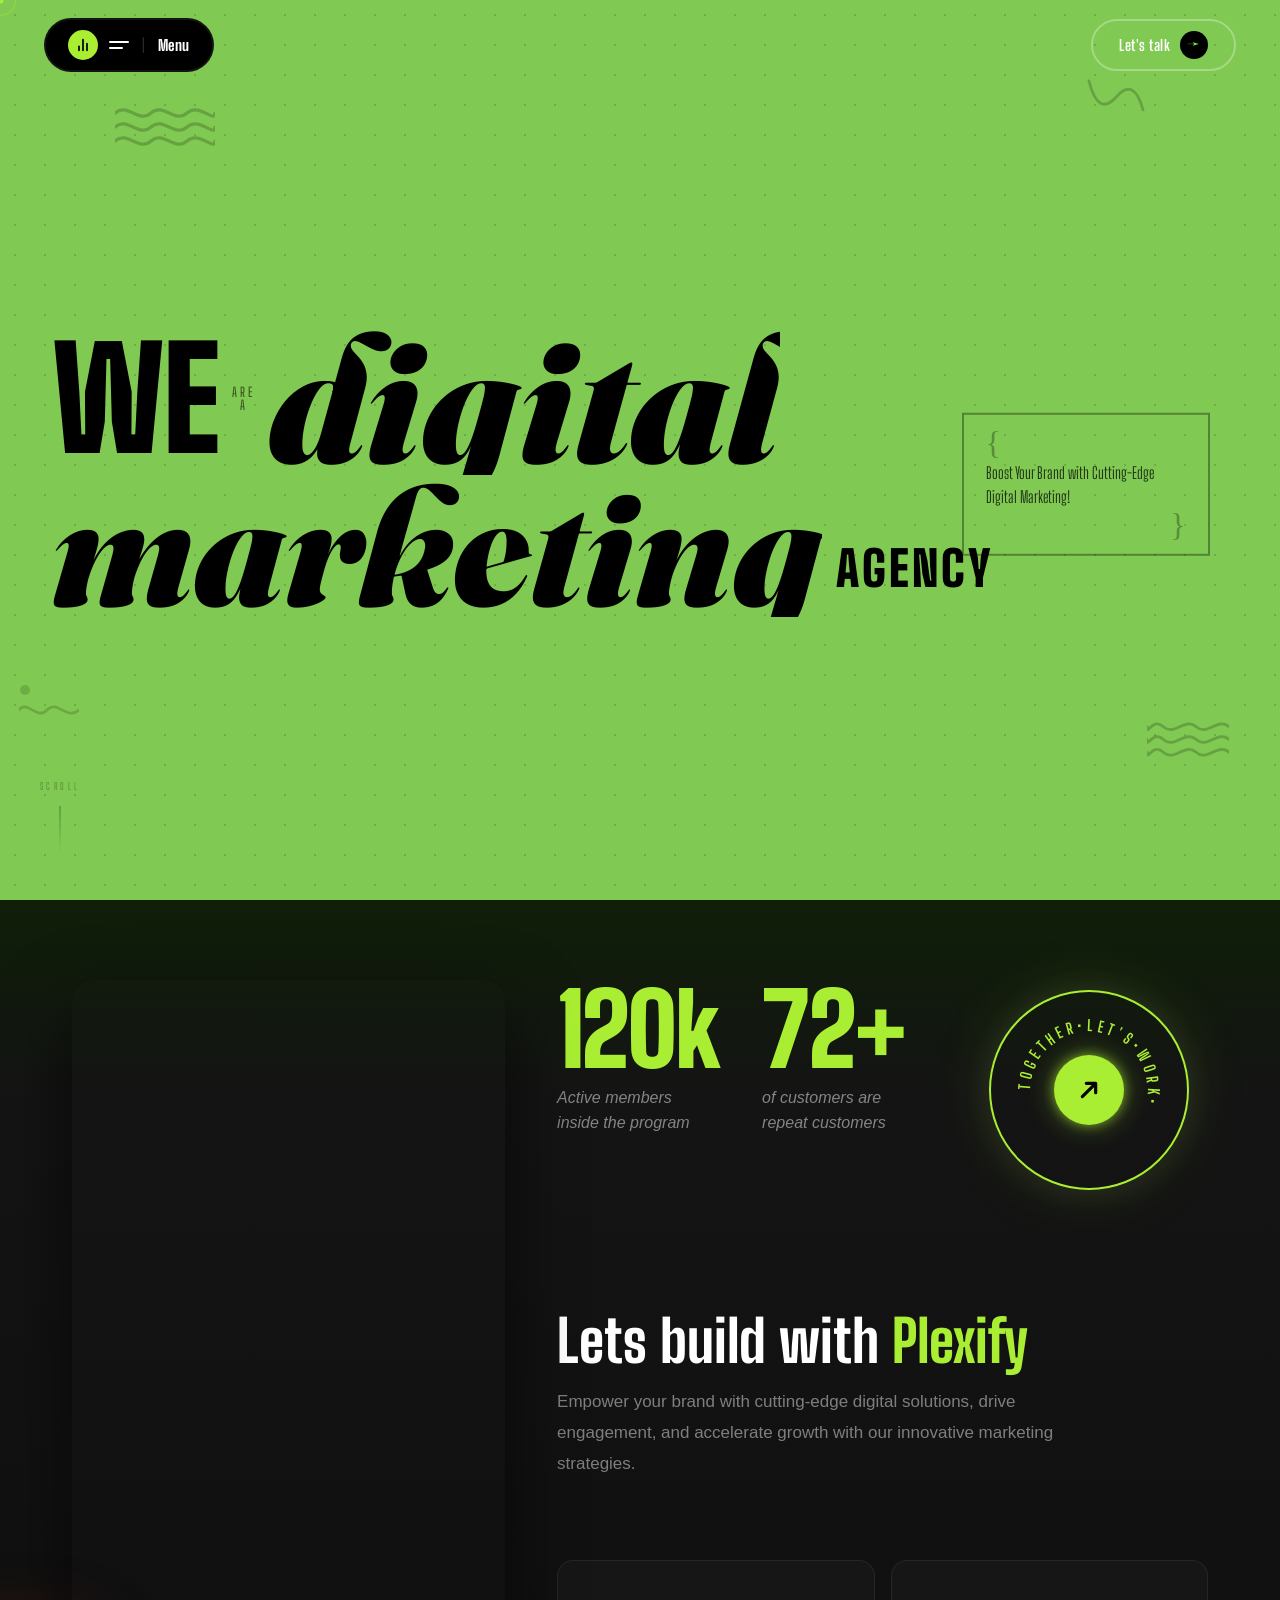
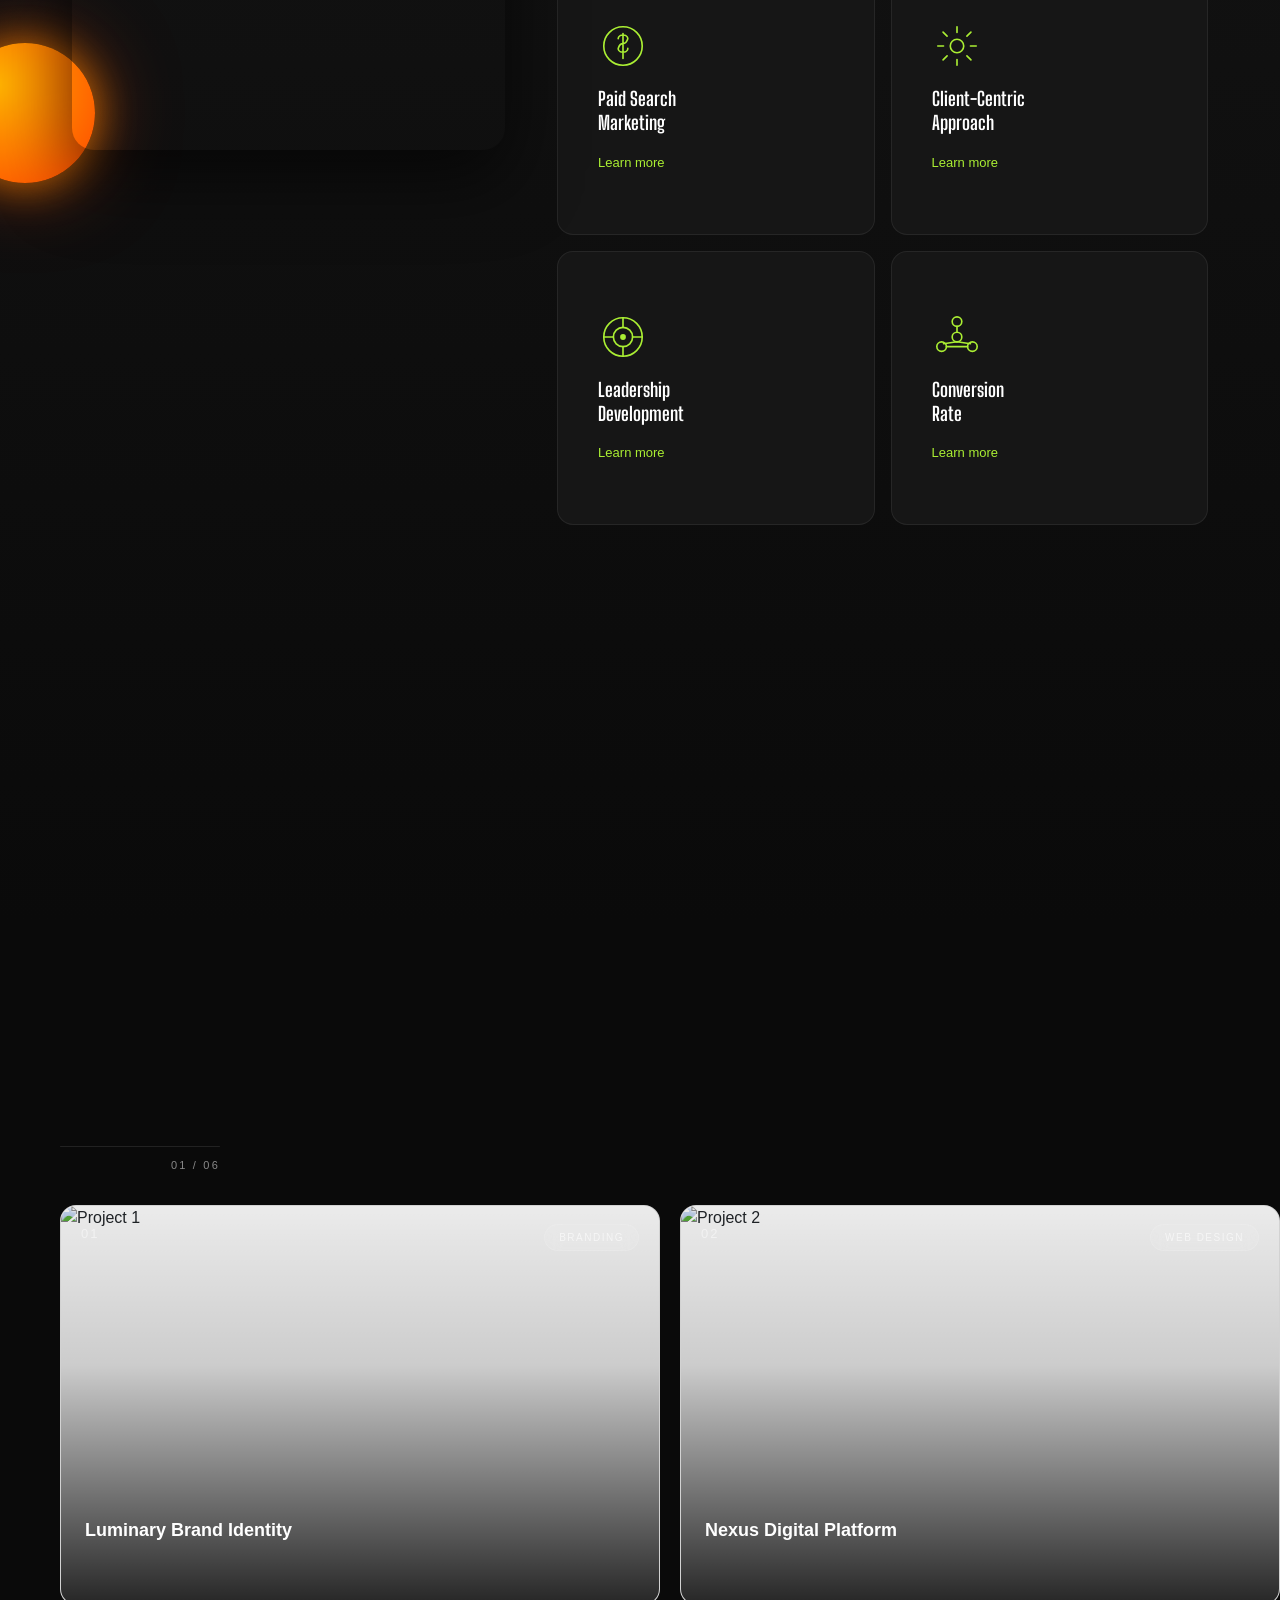
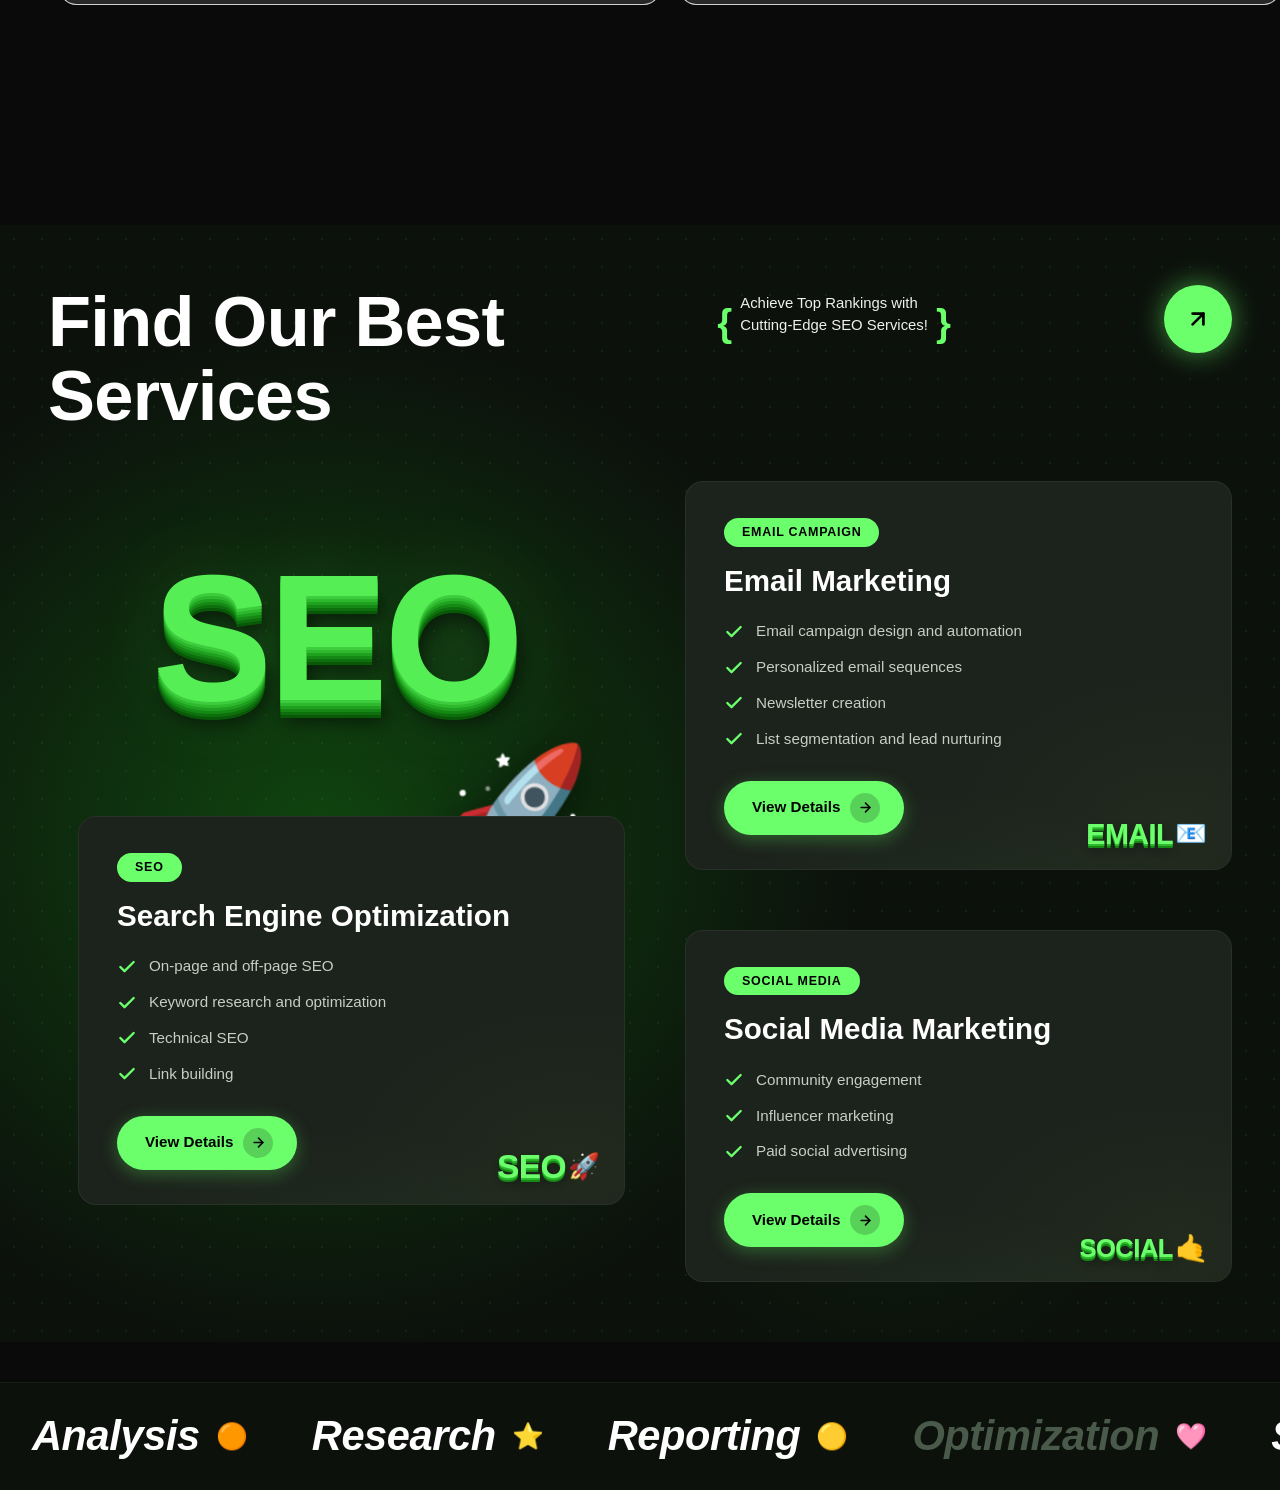
==== about.html @ 0261034b "Fix about section video positioning - video now sticky only within about section" ====
<!DOCTYPE html>
<html lang="en">

<head>
  <meta charset="UTF-8">
  <meta name="viewport" content="width=device-width, initial-scale=1.0">
  <title>Plexify – Hero</title>

  <link href="https://cdn.jsdelivr.net/npm/bootstrap@5.3.3/dist/css/bootstrap.min.css" rel="stylesheet">
  <!-- Fonts: Big Shoulders Display (condensed heavy) + Fraunces (deep serif italic) -->
  <link
    href="https://fonts.googleapis.com/css2?family=Big+Shoulders+Display:wght@400;700;800;900&family=Fraunces:ital,opsz,wght@1,9..144,900&display=swap"
    rel="stylesheet">

  <link rel="stylesheet" href="style.css">
  <!-- GSAP -->
  <script src="https://cdnjs.cloudflare.com/ajax/libs/gsap/3.12.5/gsap.min.js"></script>

  <!-- ScrollTrigger -->
  <script src="https://cdnjs.cloudflare.com/ajax/libs/gsap/3.12.5/ScrollTrigger.min.js"></script>

  <!-- Bootstrap -->
  <script src="https://cdn.jsdelivr.net/npm/bootstrap@5.3.3/dist/js/bootstrap.bundle.min.js"></script>
</head>

<body>

  <!-- Custom cursor -->
  <div id="cdot"></div>
  <div id="cring"></div>

  <!-- ══════════ NAVBAR ══════════ -->
  <nav class="gnav" id="gnav">

    <!-- Logo / Menu pill -->
    <div class="logo-pill">
      <div class="logo-ico">
        <svg viewBox="0 0 24 24" fill="none" stroke="#000" stroke-width="2.6" stroke-linecap="round">
          <line x1="18" y1="20" x2="18" y2="10" />
          <line x1="12" y1="20" x2="12" y2="4" />
          <line x1="6" y1="20" x2="6" y2="14" />
        </svg>
      </div>
      <div class="menu-lines" aria-label="Menu">
        <span></span><span></span>
      </div>
      <span class="logo-sep">|</span>
      Menu
    </div>

    <!-- Let's talk (desktop) -->
    <a href="#" class="talk-btn">
      Let's talk
      <div class="talk-arrow"></div>
    </a>

    <!-- Hamburger (mobile ≤991px) -->
    <button class="nav-mobile-toggle" aria-label="Open menu">
      <div class="mlines"><span></span><span></span></div>
    </button>

  </nav>

  <section class="hero" id="hero">

    <!-- ── Wavy decorators ── -->
    <!-- top-left: triple wave -->
    <div class="wv wv-tl">
      <svg viewBox="0 0 100 56" width="100">
        <path d="M0 14 C12 3,  24 25, 36 14 C48 3,  60 25, 72 14 C84 3, 100 25,100 14" stroke-width="3.2" />
        <path d="M0 28 C12 17, 24 39, 36 28 C48 17, 60 39, 72 28 C84 17,100 39,100 28" stroke-width="3.2" />
        <path d="M0 42 C12 31, 24 53, 36 42 C48 31, 60 53, 72 42 C84 31,100 53,100 42" stroke-width="3.2" />
      </svg>
    </div>

    <!-- top-right: single sweep -->
    <div class="wv wv-tr">
      <svg viewBox="0 0 80 50" width="72">
        <path d="M10 42 Q20 5 40 28 Q60 50 70 10" stroke-width="3.2" />
      </svg>
    </div>

    <!-- bottom-left: small dot + single wave -->
    <div class="wv wv-bl" style="opacity:.45">
      <svg viewBox="0 0 60 36" width="60">
        <circle cx="6" cy="6" r="5" fill="rgba(0,0,0,.3)" stroke="none" />
        <path d="M0 26 C8 15, 18 37, 28 26 C38 15, 48 37, 60 26" stroke-width="2.8" />
      </svg>
    </div>

    <!-- bottom-right: triple wave (mirrored via CSS scaleX) -->
    <div class="wv wv-br">
      <svg viewBox="0 0 90 56" width="82">
        <path d="M0 14 C12 3,  24 25, 36 14 C48 3,  60 25, 72 14 C84 3, 90 25, 90 14" stroke-width="3.2" />
        <path d="M0 28 C12 17, 24 39, 36 28 C48 17, 60 39, 72 28 C84 17, 90 39, 90 28" stroke-width="3.2" />
        <path d="M0 42 C12 31, 24 53, 36 42 C48 31, 60 53, 72 42 C84 31, 90 53, 90 42" stroke-width="3.2" />
      </svg>
    </div>

    <!-- ── ROW 1: WE | ARE A | digital ── -->
    <div class="h-row1">
      <div class="h-we"><span>WE</span></div>
      <div class="h-area"><span>ARE</span><span>A</span></div>
      <div class="h-digital"><span>digital</span></div>
    </div>

    <!-- ── ROW 2: marketing AGENCY ── -->
    <div class="h-row2">
      <div class="h-marketing"><span>marketing</span></div>
      <div class="h-agency"><span>AGENCY</span></div>
    </div>

    <!-- ── TAG BOX ── -->
    <div class="tagbox d-none d-lg-block">
      <div class="tagbox-inner">
        <span class="tb-brace">{</span>
        <span>Boost Your Brand with Cutting-Edge Digital Marketing!</span>
        <span class="tb-brace right">}</span>
      </div>
    </div>

    <!-- ── Scroll hint ── -->
    <div class="scroll-hint">
      <span class="sh-txt">Scroll</span>
      <div class="sh-bar"></div>
    </div>

  </section>


  <!-- about started -->
  <section class="about-section" id="about">

    <!-- orange glow blob -->
    <div class="o-blob"></div>

    <div class="about-cols">

      <!-- left column holding fixed video -->
      <div class="ab-left-placeholder">
        <div class="ab-left-fixed">
          <div class="img-card">
            <video class="img-photo" autoplay muted loop playsinline>
              <source src="videoplayback.mp4" type="video/mp4">
              Your browser does not support the video tag.
            </video>
          </div>
        </div>
      </div>

      <!-- ══ RIGHT CONTENT — scrolls normally ══ -->
      <div class="ab-right">

        <!-- Stats -->
        <div class="stats-row">
          <div>
            <div class="stat-num">120k</div>
            <div class="stat-lbl">Active members<br>inside the program</div>
          </div>
          <div>
            <div class="stat-num">72+</div>
            <div class="stat-lbl">of customers are<br>repeat customers</div>
          </div>
          <div class="rot-badge">
            <svg class="badge-ring" viewBox="0 0 104 104">
              <defs>
                <path id="cp" d="M52,52 m-38,0 a38,38 0 1,1 76,0 a38,38 0 1,1 -76,0" />
              </defs>
              <text font-size="9.8" fill="#aaee33" font-family="Big Shoulders Display,sans-serif" font-weight="700"
                letter-spacing="2.8">
                <textPath href="#cp">TOGETHER•LET'S•WORK•</textPath>
              </text>
            </svg>
            <div class="badge-arrow">
              <svg viewBox="0 0 18 18" fill="none" stroke="#000" stroke-width="2.4" stroke-linecap="round">
                <path d="M4 14L14 4M14 4H7M14 4V11" />
              </svg>
            </div>
          </div>
        </div>

        <!-- Heading -->
        <h2 class="build-h">Lets build with <span class="gc">Plexify</span></h2>
        <p class="build-p">Empower your brand with cutting-edge digital solutions, drive
          engagement, and accelerate growth with our innovative marketing strategies.</p>

        <!-- 2×2 service cards -->
        <div class="svc-grid">

          <div class="svc-card">
            <div class="svc-ico">
              <svg viewBox="0 0 52 52" fill="none" stroke="currentColor" stroke-width="1.7" stroke-linecap="round"
                stroke-linejoin="round">
                <circle cx="26" cy="26" r="20" />
                <path d="M26 13v26M21 18.5s0-4 5-4 5 4 5 4-1.5 5-5 5-5 5-5 5 0 4 5 4 5-4 5-4" />
              </svg>
            </div>
            <div class="svc-t">Paid Search<br>Marketing</div>
            <a href="#" class="svc-learn">Learn more</a>
          </div>

          <div class="svc-card">
            <div class="svc-ico">
              <svg viewBox="0 0 52 52" fill="none" stroke="currentColor" stroke-width="1.7" stroke-linecap="round"
                stroke-linejoin="round">
                <circle cx="26" cy="26" r="7" />
                <path
                  d="M26 6v6M26 40v6M6 26h6M40 26h6M11.5 11.5l4.2 4.2M36.3 36.3l4.2 4.2M11.5 40.5l4.2-4.2M36.3 15.7l4.2-4.2" />
              </svg>
            </div>
            <div class="svc-t">Client-Centric<br>Approach</div>
            <a href="#" class="svc-learn">Learn more</a>
          </div>

          <div class="svc-card">
            <div class="svc-ico">
              <svg viewBox="0 0 52 52" fill="none" stroke="currentColor" stroke-width="1.7" stroke-linecap="round">
                <circle cx="26" cy="26" r="20" />
                <circle cx="26" cy="26" r="10" />
                <circle cx="26" cy="26" r="3" fill="currentColor" stroke="none" />
                <line x1="26" y1="6" x2="26" y2="16" />
                <line x1="26" y1="36" x2="26" y2="46" />
                <line x1="6" y1="26" x2="16" y2="26" />
                <line x1="36" y1="26" x2="46" y2="26" />
              </svg>
            </div>
            <div class="svc-t">Leadership<br>Development</div>
            <a href="#" class="svc-learn">Learn more</a>
          </div>

          <div class="svc-card">
            <div class="svc-ico">
              <svg viewBox="0 0 52 52" fill="none" stroke="currentColor" stroke-width="1.7" stroke-linecap="round"
                stroke-linejoin="round">
                <circle cx="26" cy="10" r="5" />
                <circle cx="10" cy="36" r="5" />
                <circle cx="42" cy="36" r="5" />
                <circle cx="26" cy="26" r="5" />
                <line x1="26" y1="15" x2="26" y2="21" />
                <line x1="26" y1="31" x2="12" y2="33" />
                <line x1="26" y1="31" x2="40" y2="33" />
                <line x1="15" y1="36" x2="37" y2="36" />
              </svg>
            </div>
            <div class="svc-t">Conversion<br>Rate</div>
            <a href="#" class="svc-learn">Learn more</a>
          </div>

        </div>

      </div><!-- /ab-right -->
    </div>

  </section>

<!-- about finished -->

 <!-- Custom cursor -->
    <div class="cursor" id="cursor"></div>
    <div class="cursor-trail" id="cursorTrail"></div>


    <!-- Horizontal scroll section -->
    <div class="sticky-outer" id="stickyOuter">
        <div class="sticky-pin" id="stickyPin">

            <div class="section-header">
               
                <div style="text-align:right;">
                    <div class="progress-bar-wrap">
                        <div class="progress-bar-fill" id="progressFill"></div>
                    </div>
                    <div class="progress-count" id="progressCount">01 / 06</div>
                </div>
            </div>

            <div class="cards-viewport">
                <div class="cards-track" id="cardsTrack">

                    <!-- Card 1 -->
                    <div class="card">
                        <img class="card-bg" src="https://images.unsplash.com/photo-1497366216548-37526070297c?w=700&q=80"
                            alt="Project 1">
                        <div class="card-overlay"></div>
                        <div class="card-number">01</div>
                        <div class="card-chip">Branding</div>
                        <div class="card-arrow">
                            <svg viewBox="0 0 24 24">
                                <line x1="5" y1="12" x2="19" y2="12" />
                                <polyline points="12 5 19 12 12 19" />
                            </svg>
                        </div>
                        <div class="card-content">
                            <div class="card-title">Luminary Brand Identity</div>
                            <div class="card-desc">Complete visual overhaul for a luxury fintech startup seeking bold
                                market presence.</div>
                        </div>
                    </div>

                    <!-- Card 2 -->
                    <div class="card">
                        <img class="card-bg"
                            src="https://images.unsplash.com/photo-1497366216548-37526070297c?w=700&q=80"
                            alt="Project 2">
                        <div class="card-overlay"></div>
                        <div class="card-number">02</div>
                        <div class="card-chip">Web Design</div>
                        <div class="card-arrow">
                            <svg viewBox="0 0 24 24">
                                <line x1="5" y1="12" x2="19" y2="12" />
                                <polyline points="12 5 19 12 12 19" />
                            </svg>
                        </div>
                        <div class="card-content">
                            <div class="card-title">Nexus Digital Platform</div>
                            <div class="card-desc">Award-winning SaaS platform design with seamless UX flows and
                                micro-animations.</div>
                        </div>
                    </div>

                    <!-- Card 3 -->
                    <div class="card">
                        <img class="card-bg"
                            src="https://images.unsplash.com/photo-1504384308090-c894fdcc538d?w=700&q=80"
                            alt="Project 3">
                        <div class="card-overlay"></div>
                        <div class="card-number">03</div>
                        <div class="card-chip">Motion</div>
                        <div class="card-arrow">
                            <svg viewBox="0 0 24 24">
                                <line x1="5" y1="12" x2="19" y2="12" />
                                <polyline points="12 5 19 12 12 19" />
                            </svg>
                        </div>
                        <div class="card-content">
                            <div class="card-title">Velocity Motion Reel</div>
                            <div class="card-desc">Cinematic motion graphics campaign for a global sports apparel
                                launch.</div>
                        </div>
                    </div>

                    <!-- Card 4 -->
                    <div class="card">
                        <img class="card-bg"
                            src="https://images.unsplash.com/photo-1460925895917-afdab827c52f?w=700&q=80"
                            alt="Project 4">
                        <div class="card-overlay"></div>
                        <div class="card-number">04</div>
                        <div class="card-chip">Strategy</div>
                        <div class="card-arrow">
                            <svg viewBox="0 0 24 24">
                                <line x1="5" y1="12" x2="19" y2="12" />
                                <polyline points="12 5 19 12 12 19" />
                            </svg>
                        </div>
                        <div class="card-content">
                            <div class="card-title">Apex Growth Engine</div>
                            <div class="card-desc">Data-driven marketing strategy that scaled a D2C brand to 8-figure
                                revenue.</div>
                        </div>
                    </div>

                    <!-- Card 5 -->
                    <div class="card">
                        <img class="card-bg"
                            src="https://images.unsplash.com/photo-1519389950473-47ba0277781c?w=700&q=80"
                            alt="Project 5">
                        <div class="card-overlay"></div>
                        <div class="card-number">05</div>
                        <div class="card-chip">Development</div>
                        <div class="card-arrow">
                            <svg viewBox="0 0 24 24">
                                <line x1="5" y1="12" x2="19" y2="12" />
                                <polyline points="12 5 19 12 12 19" />
                            </svg>
                        </div>
                        <div class="card-content">
                            <div class="card-title">Orbital App Ecosystem</div>
                            <div class="card-desc">End-to-end product engineering for a real-time collaboration suite.
                            </div>
                        </div>
                    </div>

                    <!-- Card 6 -->
                    <div class="card">
                        <img class="card-bg"
                            src="https://images.unsplash.com/photo-1486312338219-ce68d2c6f44d?w=700&q=80"
                            alt="Project 6">
                        <div class="card-overlay"></div>
                        <div class="card-number">06</div>
                        <div class="card-chip">Campaign</div>
                        <div class="card-arrow">
                            <svg viewBox="0 0 24 24">
                                <line x1="5" y1="12" x2="19" y2="12" />
                                <polyline points="12 5 19 12 12 19" />
                            </svg>
                        </div>
                        <div class="card-content">
                            <div class="card-title">Echo Social Campaign</div>
                            <div class="card-desc">Viral multi-platform campaign reaching 40M impressions in the first
                                week.</div>
                        </div>
                    </div>

                </div><!-- /cards-track -->
            </div><!-- /cards-viewport -->

            <!-- Mobile dots -->
            <div class="mobile-dots" id="mobileDots">
                <div class="mobile-dot active" data-idx="0"></div>
                <div class="mobile-dot" data-idx="1"></div>
                <div class="mobile-dot" data-idx="2"></div>
                <div class="mobile-dot" data-idx="3"></div>
                <div class="mobile-dot" data-idx="4"></div>
                <div class="mobile-dot" data-idx="5"></div>
            </div>

            <!-- Mobile nav -->
            <div class="mobile-nav" id="mobileNav">
                <button class="mobile-nav-btn disabled" id="prevBtn" aria-label="Previous">
                    <svg viewBox="0 0 24 24">
                        <polyline points="15 18 9 12 15 6" />
                    </svg>
                </button>
                <span class="mobile-card-label" id="mobileCount">01 / 06</span>
                <button class="mobile-nav-btn" id="nextBtn" aria-label="Next">
                    <svg viewBox="0 0 24 24">
                        <polyline points="9 18 15 12 9 6" />
                    </svg>
                </button>
            </div>

        </div><!-- /sticky-pin -->
    </div><!-- /sticky-outer -->

<!-- work finished -->




<section class="seo-section">
    <div class="container-fluid px-4 px-lg-5">

      <!-- TOP ROW -->
      <div class="top-row">

        <h1 class="main-heading">
          Find Our Best<br>Services
        </h1>

        <div class="top-badge">
          <span class="brace">{</span>
          <p class="badge-text">Achieve Top Rankings with<br>Cutting-Edge SEO Services!</p>
          <span class="brace">}</span>
        </div>

        <div class="arrow-circle">
          <svg viewBox="0 0 24 24" fill="none" stroke-width="2.5" stroke-linecap="round" stroke-linejoin="round">
            <line x1="7" y1="17" x2="17" y2="7" />
            <polyline points="7 7 17 7 17 17" />
          </svg>
        </div>

      </div>

      <!-- BOTTOM ROW -->
      <div class="bottom-row">

        <div class="left-col">
          <!-- 3-D Sticky Graphic -->
          <div class="seo-graphic-wrap">
            <span class="seo-3d" id="stickyText">SEO</span>
            <div class="rocket-img" id="stickyEmoji">🚀</div>
          </div>

          <!-- Card 1 -->
          <div class="service-card" data-text="SEO" data-emoji="🚀">
            <span class="seo-pill">SEO</span>
            <h2 class="card-title-main">Search Engine Optimization</h2>
            <ul class="features">
              <li>
                <svg class="check" viewBox="0 0 24 24" fill="none" stroke-width="2.8" stroke-linecap="round" stroke-linejoin="round"><polyline points="20 6 9 17 4 12" /></svg>
                On-page and off-page SEO
              </li>
              <li>
                <svg class="check" viewBox="0 0 24 24" fill="none" stroke-width="2.8" stroke-linecap="round" stroke-linejoin="round"><polyline points="20 6 9 17 4 12" /></svg>
                Keyword research and optimization
              </li>
              <li>
                <svg class="check" viewBox="0 0 24 24" fill="none" stroke-width="2.8" stroke-linecap="round" stroke-linejoin="round"><polyline points="20 6 9 17 4 12" /></svg>
                Technical SEO
              </li>
              <li>
                <svg class="check" viewBox="0 0 24 24" fill="none" stroke-width="2.8" stroke-linecap="round" stroke-linejoin="round"><polyline points="20 6 9 17 4 12" /></svg>
                Link building
              </li>
            </ul>
            <a href="#" class="view-btn">
              View Details
              <span class="btn-arrow-circle"><svg viewBox="0 0 24 24" fill="none" stroke-width="2.5" stroke-linecap="round" stroke-linejoin="round"><line x1="5" y1="12" x2="19" y2="12" /><polyline points="12 5 19 12 12 19" /></svg></span>
            </a>
            <div class="card-corner">
              <span class="corner-seo">SEO</span>
              <span class="corner-rocket">🚀</span>
            </div>
          </div>
        </div>

        <!-- Scrollable Cards List -->
        <div class="right-col services-list">

          <!-- Card 2 -->
          <div class="service-card" data-text="EMAIL" data-emoji="📧">
            <span class="seo-pill">Email Campaign</span>
            <h2 class="card-title-main">Email Marketing</h2>
            <ul class="features">
              <li>
                <svg class="check" viewBox="0 0 24 24" fill="none" stroke-width="2.8" stroke-linecap="round" stroke-linejoin="round"><polyline points="20 6 9 17 4 12" /></svg>
                Email campaign design and automation
              </li>
              <li>
                <svg class="check" viewBox="0 0 24 24" fill="none" stroke-width="2.8" stroke-linecap="round" stroke-linejoin="round"><polyline points="20 6 9 17 4 12" /></svg>
                Personalized email sequences
              </li>
              <li>
                <svg class="check" viewBox="0 0 24 24" fill="none" stroke-width="2.8" stroke-linecap="round" stroke-linejoin="round"><polyline points="20 6 9 17 4 12" /></svg>
                Newsletter creation
              </li>
              <li>
                <svg class="check" viewBox="0 0 24 24" fill="none" stroke-width="2.8" stroke-linecap="round" stroke-linejoin="round"><polyline points="20 6 9 17 4 12" /></svg>
                List segmentation and lead nurturing
              </li>
            </ul>
            <a href="#" class="view-btn">
              View Details
              <span class="btn-arrow-circle"><svg viewBox="0 0 24 24" fill="none" stroke-width="2.5" stroke-linecap="round" stroke-linejoin="round"><line x1="5" y1="12" x2="19" y2="12" /><polyline points="12 5 19 12 12 19" /></svg></span>
            </a>
            <div class="card-corner">
              <span class="corner-seo" style="font-size: 1.8rem;">EMAIL</span>
              <span class="corner-rocket">📧</span>
            </div>
          </div>

          <!-- Card 3 -->
          <div class="service-card" data-text="SOCIAL" data-emoji="🤙">
            <span class="seo-pill">Social media</span>
            <h2 class="card-title-main">Social Media Marketing</h2>
            <ul class="features">
              <li>
                <svg class="check" viewBox="0 0 24 24" fill="none" stroke-width="2.8" stroke-linecap="round" stroke-linejoin="round"><polyline points="20 6 9 17 4 12" /></svg>
                Community engagement
              </li>
              <li>
                <svg class="check" viewBox="0 0 24 24" fill="none" stroke-width="2.8" stroke-linecap="round" stroke-linejoin="round"><polyline points="20 6 9 17 4 12" /></svg>
                Influencer marketing
              </li>
              <li>
                <svg class="check" viewBox="0 0 24 24" fill="none" stroke-width="2.8" stroke-linecap="round" stroke-linejoin="round"><polyline points="20 6 9 17 4 12" /></svg>
                Paid social advertising
              </li>
            </ul>
            <a href="#" class="view-btn">
              View Details
              <span class="btn-arrow-circle"><svg viewBox="0 0 24 24" fill="none" stroke-width="2.5" stroke-linecap="round" stroke-linejoin="round"><line x1="5" y1="12" x2="19" y2="12" /><polyline points="12 5 19 12 12 19" /></svg></span>
            </a>
            <div class="card-corner">
              <span class="corner-seo" style="font-size: 1.6rem;">SOCIAL</span>
              <span class="corner-rocket">🤙</span>
            </div>
          </div>

        </div>

      </div>

    </div>
  </section>
 
  <!-- end -->













<!-- next section -->
 <div class="marquee-wrap">
    <div class="marquee-track">
      <!-- set 1 -->
      <div class="marquee-item"><span class="marquee-word">Analysis</span><span class="marquee-dot">🟠</span></div>
      <div class="marquee-item"><span class="marquee-word">Research</span><span class="marquee-dot">⭐</span></div>
      <div class="marquee-item"><span class="marquee-word">Reporting</span><span class="marquee-dot">🟡</span></div>
      <div class="marquee-item"><span class="marquee-word muted">Optimization</span><span class="marquee-dot">🩷</span>
      </div>
      <div class="marquee-item"><span class="marquee-word">Strategy</span><span class="marquee-dot">🟢</span></div>
      <div class="marquee-item"><span class="marquee-word">Branding</span><span class="marquee-dot">🔵</span></div>
      <div class="marquee-item"><span class="marquee-word muted">Growth</span><span class="marquee-dot">🟠</span></div>
      <div class="marquee-item"><span class="marquee-word">Engagement</span><span class="marquee-dot">⭐</span></div>
      <!-- set 2 (duplicate for seamless loop) -->
      <div class="marquee-item"><span class="marquee-word">Analysis</span><span class="marquee-dot">🟠</span></div>
      <div class="marquee-item"><span class="marquee-word">Research</span><span class="marquee-dot">⭐</span></div>
      <div class="marquee-item"><span class="marquee-word">Reporting</span><span class="marquee-dot">🟡</span></div>
      <div class="marquee-item"><span class="marquee-word muted">Optimization</span><span class="marquee-dot">🩷</span>
      </div>
      <div class="marquee-item"><span class="marquee-word">Strategy</span><span class="marquee-dot">🟢</span></div>
      <div class="marquee-item"><span class="marquee-word">Branding</span><span class="marquee-dot">🔵</span></div>
      <div class="marquee-item"><span class="marquee-word muted">Growth</span><span class="marquee-dot">🟠</span></div>
      <div class="marquee-item"><span class="marquee-word">Engagement</span><span class="marquee-dot">⭐</span></div>
    </div>
  </div>
<!-- finished -->



















  <script src="https://cdn.jsdelivr.net/npm/bootstrap@5.3.3/dist/js/bootstrap.bundle.min.js"></script>
  <script>
    /* ── Navbar scroll ── */
    window.addEventListener('scroll', () => {
      document.getElementById('gnav').classList.toggle('scrolled', window.scrollY > 60);
    }, { passive: true });

    /* ── Custom cursor ── */
    const cdot = document.getElementById('cdot');
    const cring = document.getElementById('cring');
    let mx = 0, my = 0, rx = 0, ry = 0;
    const lp = (a, b, t) => a + (b - a) * t;
    document.addEventListener('mousemove', e => { mx = e.clientX; my = e.clientY; });
    (function loop() {
      cdot.style.left = mx + 'px'; cdot.style.top = my + 'px';
      rx = lp(rx, mx, .1); ry = lp(ry, my, .1);
      cring.style.left = rx + 'px'; cring.style.top = ry + 'px';
      requestAnimationFrame(loop);
    })();
    document.querySelectorAll('a, button, .logo-pill').forEach(el => {
      el.addEventListener('mouseenter', () => document.body.classList.add('ch'));
      el.addEventListener('mouseleave', () => document.body.classList.remove('ch'));
    });




    // start works 


    gsap.registerPlugin(ScrollTrigger);

        const isMobile = () => window.innerWidth <= 900;

        // ── Desktop horizontal scroll ──
        function initDesktop() {
            const track = document.getElementById('cardsTrack');
            const outer = document.getElementById('stickyOuter');
            const fill = document.getElementById('progressFill');
            const count = document.getElementById('progressCount');
            const cards = track.querySelectorAll('.card');

            const getScrollAmount = () => {
                const trackW = track.scrollWidth;
                const viewW = track.parentElement.offsetWidth;
                return -(trackW - viewW + 60);
            };

            ScrollTrigger.create({
                trigger: outer,
                start: 'top top',
                end: () => `+=${Math.abs(getScrollAmount()) + window.innerHeight * 0.5}`,
                pin: '#stickyPin',
                scrub: 1,
                anticipatePin: 1,
                onUpdate: self => {
                    const prog = self.progress;
                    gsap.set(track, { x: getScrollAmount() * prog });
                    fill.style.width = (prog * 100) + '%';
                    const cardIdx = Math.min(Math.floor(prog * 6), 5);
                    count.textContent = `0${cardIdx + 1} / 06`;
                },
                invalidateOnRefresh: true
            });

            gsap.from(cards, {
                scrollTrigger: {
                    trigger: outer,
                    start: 'top 80%',
                    toggleActions: 'play none none none'
                },
                y: 60, opacity: 0, stagger: 0.08, duration: 0.9, ease: 'power3.out'
            });

            window.addEventListener('resize', () => ScrollTrigger.refresh());
        }

        // ── Mobile slider ──
        function initMobile() {
            const viewport = document.querySelector('.cards-viewport');
            const cards = document.querySelectorAll('.card');
            const dots = document.querySelectorAll('.mobile-dot');
            const prevBtn = document.getElementById('prevBtn');
            const nextBtn = document.getElementById('nextBtn');
            const countEl = document.getElementById('mobileCount');
            const fillEl = document.getElementById('progressFill');
            let current = 0;
            const total = cards.length;

            function getCardWidth() {
                return cards[0].offsetWidth + 14;
            }

            function goTo(idx) {
                idx = Math.max(0, Math.min(total - 1, idx));
                current = idx;
                viewport.scrollTo({ left: getCardWidth() * idx, behavior: 'smooth' });
                updateUI();
            }

            function updateUI() {
                dots.forEach((d, i) => d.classList.toggle('active', i === current));
                countEl.textContent = `0${current + 1} / 0${total}`;
                fillEl.style.width = ((current / (total - 1)) * 100) + '%';
                prevBtn.classList.toggle('disabled', current === 0);
                nextBtn.classList.toggle('disabled', current === total - 1);
            }

            dots.forEach(d => d.addEventListener('click', () => goTo(+d.dataset.idx)));
            prevBtn.addEventListener('click', () => goTo(current - 1));
            nextBtn.addEventListener('click', () => goTo(current + 1));

            let scrollTimer;
            viewport.addEventListener('scroll', () => {
                clearTimeout(scrollTimer);
                scrollTimer = setTimeout(() => {
                    const w = getCardWidth();
                    const idx = Math.round(viewport.scrollLeft / w);
                    if (idx !== current) { current = idx; updateUI(); }
                }, 80);
            }, { passive: true });

            let touchStartX = 0;
            viewport.addEventListener('touchstart', e => { touchStartX = e.touches[0].clientX; }, { passive: true });
            viewport.addEventListener('touchend', e => {
                const diff = touchStartX - e.changedTouches[0].clientX;
                if (Math.abs(diff) > 40) goTo(diff > 0 ? current + 1 : current - 1);
            }, { passive: true });

            gsap.from(cards, {
                y: 50, opacity: 0, stagger: 0.1, duration: 0.7, ease: 'power3.out', delay: 0.2
            });

            updateUI();
        }

        // ── Init based on viewport ──
        if (isMobile()) {
            // Mobile: vertical stack, just animate cards in
            const cards = document.querySelectorAll('.card');
            gsap.from(cards, {
                y: 40, opacity: 0, stagger: 0.1, duration: 0.6, ease: 'power3.out', delay: 0.1
            });
        } else {
            initDesktop();
        }

        // ── Default cursor always visible on desktop ──
        if (!isMobile()) {
            // Cards should NOT hide the cursor - remove cursor:none from cards
            document.querySelectorAll('.card').forEach(el => {
                el.style.cursor = 'default';
            });
        }

  // service started
document.addEventListener("DOMContentLoaded", () => {
      const cards = document.querySelectorAll('.service-card');
      const stickyText = document.getElementById('stickyText');
      const stickyEmoji = document.getElementById('stickyEmoji');

      let activeText = "SEO";
      const rightCards = Array.from(cards).slice(1);
      
      window.addEventListener('scroll', () => {
        let newActiveText = "SEO";
        let newActiveEmoji = "🚀";
        
        for (let i = rightCards.length - 1; i >= 0; i--) {
          const rect = rightCards[i].getBoundingClientRect();
          if (rect.top < window.innerHeight * 0.65) {
            newActiveText = rightCards[i].getAttribute('data-text');
            newActiveEmoji = rightCards[i].getAttribute('data-emoji');
            break;
          }
        }
        
        if (newActiveText !== activeText) {
          activeText = newActiveText;
          stickyText.style.opacity = '0';
          stickyEmoji.style.opacity = '0';
          
          setTimeout(() => {
            stickyText.textContent = newActiveText;
            stickyEmoji.textContent = newActiveEmoji;
            
            if (newActiveText.length > 4) {
              stickyText.style.fontSize = "clamp(4.5rem, 8vw, 7rem)";
            } else {
              stickyText.style.fontSize = "clamp(7rem, 14vw, 11.5rem)";
            }

            stickyText.style.opacity = '1';
            stickyEmoji.style.opacity = '1';
          }, 300);
        }
      });
    });
  // ended 














  </script>
  </script>














</body>

</html>
---- style.css ----
/* ── reset ── */

@keyframes pgFade {
  from {
    opacity: 0;
  }

  to {
    opacity: 1;
  }
}

/* ── CURSOR ── */
#cdot,
#cring {
  position: fixed;
  pointer-events: none;
  z-index: 9999;
  border-radius: 50%;
  transform: translate(-50%, -50%);
}

#cdot {
  width: 7px;
  height: 7px;
  background: #000;
  transition: width .18s, height .18s;
}

#cring {
  width: 32px;
  height: 32px;
  border: 1.5px solid rgba(0, 0, 0, .45);
  transition: width .28s, height .28s, border-radius .28s;
}

body.ch #cdot {
  width: 10px;
  height: 10px;
}

body.ch #cring {
  width: 48px;
  height: 48px;
  border-radius: 6px;
}

/* ══════════════════════════════════════
   NAVBAR
══════════════════════════════════════ */
.gnav {
  position: fixed;
  top: 0;
  left: 0;
  right: 0;
  z-index: 800;
  padding: 22px 48px;
  display: flex;
  align-items: center;
  justify-content: space-between;
  transition: background .4s, padding .35s, border-color .4s;
  border-bottom: 1px solid transparent;
}

/* scrolled state – added via JS */
.gnav.scrolled {
  background: rgba(20, 80, 0, .55);
  backdrop-filter: blur(18px);
  padding: 14px 48px;
  border-bottom-color: rgba(0, 0, 0, .12);
}

/* ── Logo pill ── */
.logo-pill {
  display: flex;
  align-items: center;
  gap: 10px;
  background: #000;
  border-radius: 50px;
  padding: 10px 22px;
  font-family: 'Big Shoulders Display', sans-serif;
  font-weight: 800;
  font-size: 15px;
  letter-spacing: .5px;
  color: #fff;
  cursor: none;
  user-select: none;
  transition: transform .3s, box-shadow .3s;
  animation: fi .7s .2s ease both;
}

.logo-pill:hover {
  transform: scale(1.06);
  box-shadow: 0 6px 20px rgba(0, 0, 0, .35);
}

.logo-ico {
  width: 30px;
  height: 30px;
  background: #7deb3a;
  border-radius: 50%;
  display: flex;
  align-items: center;
  justify-content: center;
  flex-shrink: 0;
}

.logo-ico svg {
  width: 16px;
  height: 16px;
}

.logo-sep {
  opacity: .3;
  font-weight: 300;
  margin: 0 2px;
}

/* ── Hamburger lines (Menu icon) ── */
.menu-lines {
  display: flex;
  flex-direction: column;
  gap: 4px;
  cursor: none;
  padding: 2px 0;
}

.menu-lines span {
  display: block;
  height: 2px;
  border-radius: 2px;
  background: #fff;
  transition: width .3s;
}

.menu-lines span:nth-child(1) {
  width: 20px;
}

.menu-lines span:nth-child(2) {
  width: 14px;
}

.logo-pill:hover .menu-lines span:nth-child(2) {
  width: 20px;
}

/* ── Let's talk button ── */
.talk-btn {
  display: flex;
  align-items: center;
  gap: 10px;
  border: 2px solid rgba(0, 0, 0, .55);
  border-radius: 50px;
  padding: 10px 26px;
  background: transparent;
  color: #000;
  font-family: 'Big Shoulders Display', sans-serif;
  font-weight: 700;
  font-size: 15px;
  letter-spacing: .5px;
  cursor: none;
  text-decoration: none;
  transition: background .3s, border-color .3s, color .3s, transform .3s, box-shadow .3s;
  animation: fi .7s .3s ease both;
}

.talk-arrow {
  width: 28px;
  height: 28px;
  border-radius: 50%;
  background: #000;
  color: #7deb3a;
  display: flex;
  align-items: center;
  justify-content: center;
  font-size: 13px;
  flex-shrink: 0;
  transition: transform .4s, background .3s, color .3s;
}

/* arrow symbol */
.talk-arrow::after {
  content: '→';
  font-size: 14px;
  line-height: 1;
}

.talk-btn:hover {
  background: #000;
  border-color: #000;
  color: #7deb3a;
  transform: scale(1.05);
  box-shadow: 0 8px 24px rgba(0, 0, 0, .25);
}

.talk-btn:hover .talk-arrow {
  background: #7deb3a;
  color: #000;
  transform: rotate(-45deg);
}

.talk-btn:hover .talk-arrow::after {
  content: '→';
}

/* ── Mobile hamburger toggle (separate, shown ≤ 991px) ── */
.nav-mobile-toggle {
  display: none;
  background: #000;
  border: none;
  border-radius: 50px;
  padding: 10px 18px;
  gap: 10px;
  align-items: center;
  cursor: none;
  animation: fi .7s .2s ease both;
}

.nav-mobile-toggle .mlines {
  display: flex;
  flex-direction: column;
  gap: 4px;
}

.nav-mobile-toggle .mlines span {
  display: block;
  height: 2px;
  border-radius: 2px;
  background: #fff;
  transition: width .3s;
}

.nav-mobile-toggle .mlines span:nth-child(1) {
  width: 18px;
}

.nav-mobile-toggle .mlines span:nth-child(2) {
  width: 13px;
}

.nav-mobile-toggle:hover .mlines span:nth-child(2) {
  width: 18px;
}

/* ── Responsive nav ── */
@media (max-width: 991px) {
  .gnav {
    padding: 14px 20px;
  }

  .gnav.scrolled {
    padding: 10px 20px;
  }

  .talk-btn {
    display: none;
  }

  .nav-mobile-toggle {
    display: flex;
  }
}

@media (max-width: 575px) {
  .logo-pill {
    padding: 9px 16px;
    font-size: 13px;
  }
}

/* ═══════════════════════════════════════
   HERO
═══════════════════════════════════════ */
.hero {
  min-height: 100vh;
  background: #80c952;
  /* bright lime-green */

  position: relative;
  overflow: hidden;
  display: flex;
  flex-direction: column;
  justify-content: center;
  padding: 130px 52px 90px;
}

/* dot-grid texture */
.hero::before {
  content: '';
  position: absolute;
  inset: 0;
  background-image: radial-gradient(circle, rgba(0, 0, 0, .15) 1.5px, transparent 1.5px);
  background-size: 30px 30px;
  pointer-events: none;
  z-index: 0;
}

/* ── WAVY SVG decorators ── */
.wv {
  position: absolute;
  pointer-events: none;
  z-index: 1;
  opacity: .55;
}

.wv path {
  fill: none;
  stroke: rgba(0, 0, 0, .35);
  stroke-linecap: round;
}

/* positions */
.wv-tl {
  top: 11%;
  left: 9%;
  width: 100px;
  animation: wvf 5s ease-in-out infinite;
}

.wv-tr {
  top: 8%;
  right: 10%;
  width: 72px;
  animation: wvf 6.5s 1.3s ease-in-out infinite;
  transform: scaleX(-1);
}

.wv-bl {
  bottom: 20%;
  left: 1.5%;
  width: 60px;
  animation: wvf 4.8s .7s ease-in-out infinite;
}

.wv-br {
  bottom: 15%;
  right: 4%;
  width: 82px;
  animation: wvf 5.8s 2s ease-in-out infinite;
  transform: scaleX(-1);
}

@keyframes wvf {

  0%,
  100% {
    translate: 0 0;
  }

  50% {
    translate: 0 -18px;
  }
}

/* ── TYPOGRAPHY ROWS ── */
.h-row1 {
  display: flex;
  align-items: center;
  position: relative;
  z-index: 2;
  line-height: 1;
}

/* "WE" */
.h-we {
  font-family: 'Big Shoulders Display', sans-serif;
  font-weight: 900;
  font-size: clamp(62px, 11vw, 152px);
  color: #000;
  letter-spacing: -2px;
  overflow: hidden;
}

.h-we span {
  display: block;
  animation: wup .85s .35s cubic-bezier(.16, 1, .3, 1) both;
}

/* "ARE A" vertical */
.h-area {
  display: flex;
  flex-direction: column;
  align-items: center;
  font-family: 'Big Shoulders Display', sans-serif;
  font-weight: 600;
  font-size: clamp(9px, 1.1vw, 13px);
  letter-spacing: 3px;
  text-transform: uppercase;
  color: rgba(0, 0, 0, .55);
  margin: 0 14px;
  align-self: center;
  animation: fi .7s 1s ease both;
}

/* "digital" italic serif */
.h-digital {
  font-family: 'Fraunces', serif;
  font-style: italic;
  font-weight: 900;
  font-size: clamp(76px, 14vw, 200px);
  color: #000;
  line-height: .85;
  position: relative;
  z-index: 2;
  display: block;
  overflow: hidden;
}

.h-digital span {
  display: block;
  animation: wup .9s .6s cubic-bezier(.16, 1, .3, 1) both;
}

/* row 2: "marketing" + "AGENCY" */
.h-row2 {
  display: flex;
  align-items: flex-end;
  position: relative;
  z-index: 2;
}

.h-marketing {
  font-family: 'Fraunces', serif;
  font-style: italic;
  font-weight: 900;
  font-size: clamp(66px, 13vw, 186px);
  color: #000;
  line-height: .85;
  display: block;
  overflow: hidden;
}

.h-marketing span {
  display: block;
  animation: wup .9s .82s cubic-bezier(.16, 1, .3, 1) both;
}

.h-agency {
  font-family: 'Big Shoulders Display', sans-serif;
  font-weight: 900;
  font-size: clamp(22px, 3.8vw, 58px);
  color: #000;
  letter-spacing: 3px;
  padding-left: 14px;
  padding-bottom: 12px;
  overflow: hidden;
}

.h-agency span {
  display: block;
  animation: wup .8s 1s cubic-bezier(.16, 1, .3, 1) both;
}

/* ── TAG BOX (right side) ── */
.tagbox {
  position: absolute;
  right: clamp(20px, 5.5vw, 96px);
  top: 50%;
  transform: translateY(-26%);
  z-index: 3;
  animation: fi .9s 1.5s ease both;
}

.tagbox-inner {
  border: 2px solid rgba(0, 0, 0, .35);
  padding: 16px 22px;
  max-width: 248px;
  font-family: 'Big Shoulders Display', sans-serif;
  font-weight: 400;
  font-size: clamp(13px, 1.4vw, 16px);
  line-height: 1.5;
  color: rgba(0, 0, 0, .75);
  display: flex;
  flex-direction: column;
  gap: 4px;
}

.tb-brace {
  font-size: 32px;
  line-height: .8;
  opacity: .4;
  font-family: Georgia, serif;
  font-weight: 400;
}

.tb-brace.right {
  text-align: right;
}

/* ── SCROLL HINT ── */
.scroll-hint {
  position: absolute;
  bottom: 36px;
  left: 50%;
  translate: -50% 0;
  display: flex;
  flex-direction: column;
  align-items: center;
  gap: 8px;
  animation: fi 1s 2.1s ease both;
  z-index: 2;
}

.sh-txt {
  font-family: 'Big Shoulders Display', sans-serif;
  font-size: 10px;
  letter-spacing: 3.5px;
  text-transform: uppercase;
  color: rgba(0, 0, 0, .3);
}

.sh-bar {
  width: 1px;
  height: 46px;
  background: linear-gradient(to bottom, rgba(0, 0, 0, .4), transparent);
  animation: shp 2s 2.4s ease-in-out infinite;
}

@keyframes shp {

  0%,
  100% {
    opacity: .8;
    transform: scaleY(1);
  }

  50% {
    opacity: .2;
    transform: scaleY(.45);
  }
}

/* ── keyframes ── */
@keyframes wup {
  from {
    opacity: 0;
    transform: translateY(108%);
  }

  to {
    opacity: 1;
    transform: translateY(0);
  }
}

@keyframes fi {
  from {
    opacity: 0;
  }

  to {
    opacity: 1;
  }
}

/* ══════════════════════════════════════
   RESPONSIVE
══════════════════════════════════════ */
@media (max-width: 991px) {
  .hero {
    padding: 110px 24px 70px;
  }

  .tagbox {
    display: none !important;
  }

  .wv-tr,
  .wv-br {
    display: none;
  }
}

@media (max-width: 575px) {
  .hero {
    padding: 100px 18px 60px;
  }

  .h-area {
    margin: 0 8px;
  }
}


/* about section started */


*,
*::before,
*::after {
  box-sizing: border-box;
  margin: 0;
  padding: 0;
}

html {
  scroll-behavior: smooth;
}

body {
  background: #0a0a0a;
  color: #fff;
  font-family: 'Barlow', sans-serif;
  overflow-x: hidden;
  cursor: none;
}


/* ================= CURSOR ================= */

#cdot,
#cring {
  position: fixed;
  pointer-events: none;
  z-index: 9999;
  border-radius: 50%;
  transform: translate(-50%, -50%);
}

#cdot {
  width: 7px;
  height: 7px;
  background: #aaee33;
  transition: width .18s, height .18s;
}

#cring {
  width: 32px;
  height: 32px;
  border: 1.5px solid rgba(170, 238, 51, .5);
  transition: width .28s, height .28s, border-radius .28s;
}

body.ch #cdot {
  width: 11px;
  height: 11px;
}

body.ch #cring {
  width: 50px;
  height: 50px;
  border-radius: 5px;
}


/* ================= NAVBAR ================= */

.gnav {
  position: fixed;
  top: 0;
  left: 0;
  right: 0;
  z-index: 800;
  padding: 18px 44px;
  display: flex;
  align-items: center;
  justify-content: space-between;
  transition: background .4s, padding .3s;
}

.gnav.s {
  background: rgba(10, 10, 10, .95);
  backdrop-filter: blur(18px);
  padding: 13px 44px;
  border-bottom: 1px solid rgba(255, 255, 255, .05);
}

.logo-pill {
  display: flex;
  align-items: center;
  gap: 11px;
  background: #000;
  border-radius: 50px;
  padding: 10px 22px;
  font-family: 'Big Shoulders Display', sans-serif;
  font-weight: 800;
  font-size: 15px;
  color: #fff;
  border: 2px solid rgba(255, 255, 255, .08);
  text-decoration: none;
}

.logo-ico {
  width: 30px;
  height: 30px;
  background: #aaee33;
  border-radius: 50%;
  display: flex;
  align-items: center;
  justify-content: center;
}

.mlines {
  display: flex;
  flex-direction: column;
  gap: 4px;
}

.mlines span {
  display: block;
  height: 2px;
  background: #fff;
  border-radius: 2px;
}

.talk-btn {
  display: flex;
  align-items: center;
  gap: 10px;
  border: 2px solid rgba(255, 255, 255, .3);
  border-radius: 50px;
  padding: 10px 26px;
  background: transparent;
  color: #fff;
  font-family: 'Big Shoulders Display', sans-serif;
  font-weight: 700;
  font-size: 15px;
  text-decoration: none;
}


/* ================= ABOUT SECTION ================= */


/* ============================================================
   ABOUT SECTION
   — background + right content scroll naturally (phase 1)
   — left video becomes sticky/fixed once it hits viewport top
============================================================ */
.about-section {
  background: linear-gradient(180deg, #0f1f08 0%, #141414 12%, #0a0a0a 100%);
  position: relative;
  overflow: visible;
}

/* ================= ORANGE BLOB ================= */
.o-blob {
  position: absolute;
  left: -45px;
  top: 50%;
  transform: translateY(-50%);
  width: 140px;
  height: 140px;
  border-radius: 50%;
  background: radial-gradient(circle at 30% 30%, #ffb300, #ff4500);
  box-shadow:
    0 0 40px rgba(255, 140, 0, 0.7),
    0 0 80px rgba(255, 80, 0, 0.5);
  animation: blobF 3.4s ease-in-out infinite;
  z-index: 2;
  pointer-events: none;
}

@keyframes blobF {

  0%,
  100% {
    transform: translateY(-50%) scale(1);
    opacity: 1;
  }

  50% {
    transform: translateY(-55%) scale(1.08);
    opacity: .85;
  }
}

/* ================= LAYOUT ================= */
.about-cols {
  display: flex;
  align-items: stretch;
  max-width: 1240px;
  margin: 0 auto;
  padding: 80px 52px 340px;
  gap: 0;
}

/* ─────────────────────────────────────────
   LEFT LAYOUT COLUMN
   Holds the fixed video in normal layout flow
───────────────────────────────────────── */
.ab-left-placeholder {
  width: 42%;
  flex-shrink: 0;
  padding-right: 44px;
}

/* ─────────────────────────────────────────
   LEFT VIDEO — position: sticky
   Only fixed within about section scroll
───────────────────────────────────────── */
.ab-left-fixed {
  position: sticky;
  top: 90px;
  width: 100%;
  z-index: 10;
}

.img-card {
  width: 100%;
  aspect-ratio: 9 / 16;
  height: auto;
  border-radius: 22px;
  overflow: hidden;
  position: relative;
  box-shadow: 0 28px 72px rgba(0, 0, 0, .6);
}

.img-photo {
  width: 100%;
  height: 100%;
  object-fit: cover;
  object-position: center top;
  display: block;
  filter: saturate(.45) hue-rotate(72deg) brightness(.78);
}

/* ─────────────────────────────────────────
   RIGHT CONTENT — scrolls normally
───────────────────────────────────────── */
.ab-right {
  flex: 1;
  padding-top: 0;
  padding-bottom: 60px;
  padding-left: 8px;
}

/* ================= STATS ================= */
.stats-row {
  display: flex;
  align-items: flex-start;
  gap: 44px;
  flex-wrap: wrap;
  margin-bottom: 120px;
}

.stat-num {
  font-family: 'Big Shoulders Display', sans-serif;
  font-weight: 900;
  font-size: clamp(64px, 9vw, 100px);
  color: #aaee33;
  line-height: 1;
  letter-spacing: -3px;
}

.stat-lbl {
  font-style: italic;
  font-size: 16px;
  color: rgba(255, 255, 255, .48);
  line-height: 1.55;
  margin-top: 6px;
}

/* ================= ROTATING BADGE ================= */
.rot-badge {
  width: 200px;
  height: 200px;
  border-radius: 50%;
  border: 2px solid #aaee33;
  display: flex;
  align-items: center;
  justify-content: center;
  position: relative;
  flex-shrink: 0;
  margin-top: 10px;
  margin-left: 40px;
  box-shadow:
    0 0 25px rgba(66, 73, 55, 0.35),
    0 0 60px rgba(170, 238, 51, 0.15);
}

.badge-ring {
  position: absolute;
  top: 50%;
  left: 50%;
  transform: translate(-50%, -50%);
  width: 160px;
  height: 160px;
  animation: spin 10s linear infinite;
}

.badge-ring text {
  font-size: 9.8px;
  fill: #aaee33;
  font-family: 'Big Shoulders Display', sans-serif;
  font-weight: 700;
  letter-spacing: 3px;
}

@keyframes spin {
  from {
    transform: translate(-50%, -50%) rotate(0deg);
  }

  to {
    transform: translate(-50%, -50%) rotate(360deg);
  }
}

.badge-arrow {
  width: 70px;
  height: 70px;
  border-radius: 50%;
  background: #aaee33;
  display: flex;
  align-items: center;
  justify-content: center;
  box-shadow:
    0 0 12px rgba(170, 238, 51, 0.6),
    0 0 30px rgba(170, 238, 51, 0.35);
}

.badge-arrow svg {
  width: 24px;
  height: 24px;
  stroke: #000;
}

/* ================= HEADING ================= */
.build-h {
  font-family: 'Big Shoulders Display', sans-serif;
  font-weight: 800;
  font-size: clamp(34px, 4.8vw, 58px);
  line-height: 1.06;
  color: #fff;
  margin-bottom: 16px;
}

.build-h .gc {
  color: #aaee33;
}

.build-p {
  font-size: 17px;
  line-height: 1.82;
  color: rgba(255, 255, 255, .46);
  max-width: 540px;
  margin-bottom: 80px;
}

/* ================= SERVICE CARDS ================= */
.svc-grid {
  display: grid;
  grid-template-columns: 1fr 1fr;
  gap: 16px;
}

.svc-card {
  background: #161616;
  border: 1px solid rgba(255, 255, 255, .07);
  border-radius: 16px;
  padding: 60px 40px;
  transition: border-color .3s, transform .3s;
  cursor: default;
}

.svc-card:hover {
  border-color: rgba(170, 238, 51, .3);
  transform: translateY(-6px);
}

.svc-ico {
  width: 50px;
  height: 50px;
  color: #aaee33;
  margin-bottom: 16px;
}

.svc-t {
  font-family: 'Big Shoulders Display', sans-serif;
  font-weight: 700;
  font-size: 19px;
  color: #fff;
  line-height: 1.25;
}

.svc-learn {
  display: inline-block;
  margin-top: 18px;
  font-size: 13px;
  color: #aaee33;
  text-decoration: none;
  transition: opacity .2s;
}

.svc-learn:hover {
  opacity: .7;
}

/* ================= RESPONSIVE ================= */
@media (max-width: 991px) {
  .ab-left-fixed {
    position: relative;
    top: auto;
    left: auto;
    width: 100%;
  }

  .ab-left-placeholder {
    width: 100%;
    padding-right: 0;
    margin-bottom: 30px;
  }

  .about-cols {
    flex-direction: column;
    padding: 40px 20px 60px;
  }

  .img-card {
    aspect-ratio: 9 / 16;
    height: auto;
    min-height: 300px;
  }

  .ab-right {
    padding: 0 0 40px;
  }

  .o-blob {
    position: absolute;
    width: 100px;
    height: 100px;
    left: -30px;
  }
}

@media (max-width: 575px) {
  .stat-num {
    font-size: 52px;
  }

  .svc-grid {
    grid-template-columns: 1fr;
  }

  .stats-row {
    gap: 24px;
  }
}

/* our works */

 /* ── Intro section ── */
  .intro {
    min-height: 100vh;
    display: flex;
    flex-direction: column;
    justify-content: center;
    padding: 80px 60px;
    position: relative;
    overflow: hidden;
    background-image: url('https://images.unsplash.com/photo-1451187580459-43490279c0fa?w=1920&q=80');
    background-size: cover;
    background-position: center;
    background-attachment: fixed;
  }
  /* Dark overlay over bg image */
  .intro-overlay {
    position: absolute;
    inset: 0;
    background: rgba(0,0,0,0.70);
    pointer-events: none;
    z-index: 0;
  }
  .intro > * { position: relative; z-index: 1; }
  .intro::before {
    content: '';
    position: absolute;
    inset: 0;
    background: radial-gradient(ellipse 60% 60% at 70% 50%, rgba(184,255,87,0.08) 0%, transparent 70%);
    pointer-events: none;
    z-index: 1;
  }
  .intro-label {
    font-family: 'Syne', sans-serif;
    font-size: 11px;
    letter-spacing: 0.35em;
    text-transform: uppercase;
    color: var(--green);
    margin-bottom: 28px;
  }
  .intro h1 {
    font-family: 'Bebas Neue', sans-serif;
    font-size: clamp(72px, 10vw, 140px);
    line-height: 0.92;
    letter-spacing: 0.02em;
    color: var(--text);
    max-width: 900px;
  }
  .intro h1 em {
    font-style: normal;
    color: var(--green);
    -webkit-text-stroke: 0px;
  }
  .intro p {
    margin-top: 36px;
    font-size: 16px;
    line-height: 1.7;
    color: var(--muted);
    max-width: 420px;
    font-weight: 300;
  }
  .scroll-hint {
    position: absolute;
    bottom: 48px;
    left: 60px;
    display: flex;
    align-items: center;
    gap: 12px;
    font-family: 'Syne', sans-serif;
    font-size: 11px;
    letter-spacing: 0.2em;
    text-transform: uppercase;
    color: var(--muted);
  }
  .scroll-hint-line {
    width: 40px;
    height: 1px;
    background: var(--muted);
    animation: line-pulse 2s ease-in-out infinite;
  }
  @keyframes line-pulse { 0%,100%{opacity:0.3} 50%{opacity:1} }

  /* ── Sticky wrapper ── */
  .sticky-outer {
    position: relative;
    background-image: url('https://images.unsplash.com/photo-1451187580459-43490279c0fa?w=1920&q=80');
    background-size: cover;
    background-position: center;
    background-attachment: fixed;
  }
  .sticky-pin {
    position: sticky;
    top: 0;
    height: 100vh;
    overflow: hidden;
    display: flex;
    flex-direction: column;
    justify-content: center;
    z-index: 1;
  }

  .section-header {
    padding: 0 60px;
    margin-bottom: 32px;
    display: flex;
    align-items: flex-end;
    justify-content: space-between;
  }
  .section-tag {
    font-family: 'Syne', sans-serif;
    font-size: 11px;
    letter-spacing: 0.35em;
    text-transform: uppercase;
    color: var(--green);
    margin-bottom: 12px;
  }
  .section-title {
    font-family: 'Bebas Neue', sans-serif;
    font-size: clamp(36px, 5vw, 64px);
    letter-spacing: 0.04em;
    line-height: 1;
    color: var(--text);
  }
  .progress-bar-wrap {
    width: 160px;
    height: 1px;
    background: rgba(255,255,255,0.1);
    margin-bottom: 10px;
    overflow: hidden;
    border-radius: 1px;
  }
  .progress-bar-fill {
    height: 100%;
    background: var(--green);
    width: 0%;
    transition: width 0.05s linear;
  }
  .progress-count {
    font-family: 'Syne', sans-serif;
    font-size: 11px;
    letter-spacing: 0.2em;
    color: var(--muted);
  }

  /* ── Cards track ── */
  .cards-viewport {
    overflow: hidden;
    padding: 0 60px;
  }
  .cards-track {
    display: flex;
    gap: var(--gap);
    will-change: transform;
    width: max-content;
  }

  /* ── Individual card ── */
  .card {
    width: var(--card-w);
    height: var(--card-h);
    position: relative;
    border-radius: 16px;
    overflow: hidden;
    flex-shrink: 0;
    cursor: default;
  }
  .card-bg {
    position: absolute;
    inset: 0;
    background-size: cover;
    background-position: center;
    transition: transform 0.7s cubic-bezier(0.25,0.46,0.45,0.94);
  }
  .card:hover .card-bg { transform: scale(1.08); }

  .card-overlay {
    position: absolute;
    inset: 0;
    background: linear-gradient(
      to bottom,
      rgba(0,0,0,0.08) 0%,
      rgba(0,0,0,0.2) 40%,
      rgba(0,0,0,0.85) 100%
    );
    transition: background 0.5s ease;
  }
  .card:hover .card-overlay {
    background: linear-gradient(
      to bottom,
      rgba(0,0,0,0.25) 0%,
      rgba(0,0,0,0.4) 40%,
      rgba(0,0,0,0.9) 100%
    );
  }

  /* Number tag */
  .card-number {
    position: absolute;
    top: 18px;
    left: 20px;
    font-family: 'Bebas Neue', sans-serif;
    font-size: 13px;
    letter-spacing: 0.15em;
    color: rgba(255,255,255,0.5);
    z-index: 3;
    transition: color 0.3s;
  }
  .card:hover .card-number { color: var(--green); }

  /* Category chip */
  .card-chip {
    position: absolute;
    top: 18px;
    right: 20px;
    background: rgba(255,255,255,0.08);
    border: 1px solid rgba(255,255,255,0.12);
    backdrop-filter: blur(8px);
    border-radius: 100px;
    padding: 5px 14px;
    font-family: 'Syne', sans-serif;
    font-size: 10px;
    letter-spacing: 0.15em;
    text-transform: uppercase;
    color: rgba(255,255,255,0.6);
    z-index: 3;
    transition: background 0.3s, border-color 0.3s, color 0.3s;
  }
  .card:hover .card-chip {
    background: rgba(184,255,87,0.12);
    border-color: rgba(184,255,87,0.3);
    color: var(--green);
  }

  /* Content at bottom */
  .card-content {
    position: absolute;
    bottom: 0;
    left: 0;
    right: 0;
    padding: 22px 24px;
    z-index: 3;
    transform: translateY(10px);
    transition: transform 0.5s cubic-bezier(0.25,0.46,0.45,0.94);
  }
  .card:hover .card-content { transform: translateY(0); }

  .card-title {
    font-family: 'Syne', sans-serif;
    font-size: 18px;
    font-weight: 700;
    line-height: 1.25;
    color: #fff;
    margin-bottom: 8px;
  }
  .card-desc {
    font-size: 13px;
    line-height: 1.65;
    color: rgba(255,255,255,0.6);
    font-weight: 300;
    opacity: 0;
    transform: translateY(10px);
    transition: opacity 0.4s 0.05s ease, transform 0.4s 0.05s ease;
    max-width: 400px;
  }
  .card:hover .card-desc {
    opacity: 1;
    transform: translateY(0);
  }

  /* Arrow button */
  .card-arrow {
    position: absolute;
    top: 50%;
    left: 50%;
    transform: translate(-50%, -50%) scale(0);
    width: 56px;
    height: 56px;
    border-radius: 50%;
    background: var(--green);
    display: flex;
    align-items: center;
    justify-content: center;
    z-index: 4;
    transition: transform 0.4s cubic-bezier(0.34,1.56,0.64,1), background 0.3s;
  }
  .card:hover .card-arrow { transform: translate(-50%, -50%) scale(1); }
  .card-arrow:hover { background: #d4ff7a; }
  .card-arrow svg {
    width: 20px;
    height: 20px;
    fill: none;
    stroke: #000;
    stroke-width: 2.2;
    stroke-linecap: round;
    stroke-linejoin: round;
    transform: rotate(-45deg);
  }

  /* Shine sweep */
  .card::after {
    content: '';
    position: absolute;
    inset: 0;
    background: linear-gradient(105deg, transparent 40%, rgba(255,255,255,0.06) 50%, transparent 60%);
    transform: translateX(-100%);
    transition: transform 0.6s ease;
    z-index: 2;
    pointer-events: none;
  }
  .card:hover::after { transform: translateX(100%); }

  /* ── Services section ── */
  .services {
    min-height: 100vh;
    display: flex;
    align-items: center;
    padding: 80px 60px;
    background: var(--dark);
    position: relative;
    overflow: hidden;
    gap: 60px;
  }
  .services::before {
    content: '';
    position: absolute;
    inset: 0;
    background: radial-gradient(ellipse 50% 60% at 20% 50%, rgba(184,255,87,0.04) 0%, transparent 60%);
    pointer-events: none;
  }

  /* Left side */
  .services-left {
    flex: 0 0 420px;
    position: relative;
  }
  .services-num {
    font-family: 'Bebas Neue', sans-serif;
    font-size: 80px;
    color: rgba(184,255,87,0.15);
    line-height: 1;
    margin-bottom: -16px;
    display: block;
  }
  .services-left h2 {
    font-family: 'Syne', sans-serif;
    font-size: clamp(36px, 4vw, 56px);
    font-weight: 800;
    line-height: 1.1;
    color: #fff;
    margin-bottom: 32px;
  }
  .services-left h2 span { color: var(--green); }

  /* 3D SEO visual mockup */
  .seo-visual {
    width: 100%;
    height: 220px;
    position: relative;
    display: flex;
    align-items: center;
    justify-content: center;
  }
  .seo-text-3d {
    font-family: 'Bebas Neue', sans-serif;
    font-size: 110px;
    letter-spacing: 0.06em;
    background: linear-gradient(135deg, #4ade80 0%, #22c55e 40%, #15803d 100%);
    -webkit-background-clip: text;
    -webkit-text-fill-color: transparent;
    background-clip: text;
    filter: drop-shadow(0 8px 24px rgba(74,222,128,0.4));
    position: relative;
    z-index: 2;
    text-shadow: none;
  }
  .rocket-emoji {
    position: absolute;
    font-size: 64px;
    top: 10px;
    left: 55%;
    z-index: 3;
    animation: rocket-float 3s ease-in-out infinite;
    filter: drop-shadow(0 4px 12px rgba(0,0,0,0.5));
  }
  @keyframes rocket-float {
    0%,100% { transform: translateY(0) rotate(-10deg); }
    50%      { transform: translateY(-12px) rotate(-5deg); }
  }

  /* Right side */
  .services-right {
    flex: 1;
    display: flex;
    flex-direction: column;
    gap: 20px;
  }

  /* Top row: tagline + arrow btn */
  .services-top-row {
    display: flex;
    align-items: center;
    gap: 20px;
    margin-bottom: 4px;
  }
  .services-tagline {
    border: 1px solid rgba(255,255,255,0.15);
    border-left: 3px solid var(--green);
    padding: 12px 20px;
    font-family: 'Syne', sans-serif;
    font-size: 13px;
    font-weight: 600;
    color: rgba(255,255,255,0.8);
    line-height: 1.4;
    flex: 1;
    background: rgba(255,255,255,0.03);
    border-radius: 4px;
  }
  .services-arrow-btn {
    width: 56px;
    height: 56px;
    border-radius: 50%;
    background: var(--green);
    display: flex;
    align-items: center;
    justify-content: center;
    flex-shrink: 0;
    cursor: pointer;
    transition: background 0.3s, transform 0.3s;
  }
  .services-arrow-btn:hover { background: #d4ff7a; transform: scale(1.08); }
  .services-arrow-btn svg {
    width: 22px; height: 22px;
    fill: none; stroke: #000;
    stroke-width: 2.2;
    stroke-linecap: round; stroke-linejoin: round;
    transform: rotate(-45deg);
  }

  /* Service card */
  .service-card {
    background: #161616;
    border: 1px solid rgba(255,255,255,0.07);
    border-radius: 16px;
    padding: 28px 28px 24px;
    position: relative;
    overflow: hidden;
    transition: border-color 0.3s, transform 0.3s;
  }
  .service-card:hover {
    border-color: rgba(184,255,87,0.25);
    transform: translateY(-2px);
  }
  .service-card::before {
    content: '';
    position: absolute;
    inset: 0;
    background: radial-gradient(ellipse 60% 60% at 90% 90%, rgba(184,255,87,0.04) 0%, transparent 70%);
    pointer-events: none;
  }

  .service-badge {
    display: inline-flex;
    align-items: center;
    gap: 6px;
    background: rgba(184,255,87,0.12);
    border: 1px solid rgba(184,255,87,0.25);
    color: var(--green);
    font-family: 'Syne', sans-serif;
    font-size: 10px;
    font-weight: 700;
    letter-spacing: 0.12em;
    text-transform: uppercase;
    padding: 4px 12px;
    border-radius: 100px;
    margin-bottom: 14px;
  }
  .service-badge::before {
    content: '';
    width: 6px; height: 6px;
    border-radius: 50%;
    background: var(--green);
    display: inline-block;
  }

  .service-card h3 {
    font-family: 'Syne', sans-serif;
    font-size: 22px;
    font-weight: 700;
    color: #fff;
    margin-bottom: 16px;
  }

  .service-features {
    list-style: none;
    display: grid;
    grid-template-columns: 1fr 1fr;
    gap: 8px 20px;
    margin-bottom: 22px;
  }
  .service-features li {
    display: flex;
    align-items: center;
    gap: 8px;
    font-size: 13px;
    color: rgba(255,255,255,0.6);
    font-weight: 300;
  }
  .service-features li::before {
    content: '✓';
    color: var(--green);
    font-weight: 700;
    font-size: 12px;
    flex-shrink: 0;
  }

  /* Mini SEO badge in corner */
  .service-corner-badge {
    position: absolute;
    bottom: 20px;
    right: 24px;
    font-family: 'Bebas Neue', sans-serif;
    font-size: 28px;
    letter-spacing: 0.05em;
    background: linear-gradient(135deg, #4ade80, #22c55e);
    -webkit-background-clip: text;
    -webkit-text-fill-color: transparent;
    background-clip: text;
    opacity: 0.6;
  }

  .service-view-btn {
    display: inline-flex;
    align-items: center;
    gap: 10px;
    border: 1px solid rgba(184,255,87,0.4);
    color: var(--green);
    font-family: 'Syne', sans-serif;
    font-size: 12px;
    font-weight: 700;
    letter-spacing: 0.1em;
    text-transform: uppercase;
    padding: 10px 22px;
    border-radius: 100px;
    text-decoration: none;
    cursor: pointer;
    transition: background 0.3s, color 0.3s;
  }
  .service-view-btn:hover {
    background: var(--green);
    color: #000;
  }
  .service-view-btn svg {
    width: 16px; height: 16px;
    fill: none; stroke: currentColor;
    stroke-width: 2.2;
    stroke-linecap: round; stroke-linejoin: round;
  }

  @media (max-width: 900px) {
    .services {
      flex-direction: column;
      padding: 60px 24px;
      gap: 40px;
    }
    .services-left { flex: none; width: 100%; }
    .seo-visual { height: 160px; }
    .seo-text-3d { font-size: 80px; }
    .rocket-emoji { font-size: 48px; }
    .service-features { grid-template-columns: 1fr; }
    .services-arrow-btn { cursor: auto; }
    .service-view-btn { cursor: auto; }
  }

  /* ── Mobile slider dots ── */
  .mobile-dots {
    display: none;
    justify-content: center;
    gap: 8px;
    margin-top: 24px;
    padding: 0 24px;
  }
  .mobile-dot {
    width: 6px; height: 6px;
    border-radius: 50%;
    background: rgba(255,255,255,0.2);
    transition: background 0.3s, width 0.3s;
    cursor: pointer;
  }
  .mobile-dot.active {
    background: var(--green);
    width: 24px;
    border-radius: 3px;
  }

  /* Mobile nav arrows */
  .mobile-nav {
    display: none;
    justify-content: space-between;
    align-items: center;
    padding: 0 24px;
    margin-top: 20px;
  }
  .mobile-nav-btn {
    width: 44px; height: 44px;
    border-radius: 50%;
    border: 1px solid rgba(255,255,255,0.15);
    background: rgba(255,255,255,0.05);
    display: flex;
    align-items: center;
    justify-content: center;
    cursor: pointer;
    transition: background 0.3s, border-color 0.3s;
    -webkit-tap-highlight-color: transparent;
  }
  .mobile-nav-btn:active { background: rgba(184,255,87,0.15); border-color: var(--green); }
  .mobile-nav-btn svg {
    width: 18px; height: 18px;
    fill: none; stroke: #fff;
    stroke-width: 2; stroke-linecap: round; stroke-linejoin: round;
  }
  .mobile-nav-btn.disabled { opacity: 0.3; pointer-events: none; }
  .mobile-card-label {
    font-family: 'Syne', sans-serif;
    font-size: 12px;
    letter-spacing: 0.15em;
    color: var(--muted);
  }

  /* ── Mobile swipe slider ── */
  @media (max-width: 900px) {
    body { cursor: auto; }
    .cursor, .cursor-trail { display: none; }

    .sticky-outer {
      background-attachment: scroll;
    }

    .sticky-outer { height: auto !important; }
    .sticky-pin {
      position: relative !important;
      height: auto !important;
      overflow: visible;
      padding: 40px 0 0;
    }
    .section-header {
      padding: 0 16px;
      margin-bottom: 24px;
      flex-direction: column;
      align-items: flex-start;
      gap: 12px;
    }
    .progress-bar-wrap { width: 100px; }

    /* Vertical stack layout */
    .cards-viewport {
      overflow-x: hidden;
      overflow-y: visible;
      padding: 0 16px 16px;
      scrollbar-width: none;
    }
    .cards-track {
      transform: none !important;
      flex-direction: column;
      gap: 16px;
      width: 100%;
    }

    :root { --card-w: 100%; --card-h: 220px; }

    .card {
      width: 100% !important;
      height: 220px !important;
      border-radius: 16px;
      scroll-snap-align: unset;
    }

    /* Always show content on mobile */
    .card .card-content { transform: translateY(0) !important; }
    .card .card-desc {
      opacity: 1 !important;
      transform: translateY(0) !important;
    }
    /* Hide arrow on mobile */
    .card .card-arrow {
      display: none !important;
    }
    /* Chip style on mobile */
    .card-chip {
      background: var(--green);
      color: #000 !important;
      font-weight: 700;
      border: none;
    }
    .card-number { color: var(--green) !important; }

    .mobile-dots { display: none; }
    .mobile-nav { display: none; }
  }

  @media (max-width: 480px) {
    .cards-viewport { padding: 0 12px 16px; }
    .card { height: 200px !important; }
  }




        :root {
            --green: #b8ff57;
            --dark: #0a0a0a;
            --mid: #111111;
            --text: #e8e4dc;
            --muted: #888;
            --card-w: 600px;
            --card-h: 400px;
            --gap: 20px;
        }

       

        .cursor,
        .cursor-trail {
            display: none !important;
        }

        /* ── Intro section ── */
        .intro {
            min-height: 100vh;
            display: flex;
            flex-direction: column;
            justify-content: center;
            padding: 80px 60px;
            position: relative;
            overflow: hidden;
            background-image: url('https://images.unsplash.com/photo-1451187580459-43490279c0fa?w=1920&q=80');
            background-size: cover;
            background-position: center;
            background-attachment: fixed;
        }

        /* Dark overlay over bg image */
        .intro-overlay {
            position: absolute;
            inset: 0;
            background: rgba(0, 0, 0, 0.70);
            pointer-events: none;
            z-index: 0;
        }

        .intro>* {
            position: relative;
            z-index: 1;
        }

        .intro::before {
            content: '';
            position: absolute;
            inset: 0;
            background: radial-gradient(ellipse 60% 60% at 70% 50%, rgba(184, 255, 87, 0.08) 0%, transparent 70%);
            pointer-events: none;
            z-index: 1;
        }

        .intro-label {
            font-family: 'Syne', sans-serif;
            font-size: 11px;
            letter-spacing: 0.35em;
            text-transform: uppercase;
            color: var(--green);
            margin-bottom: 28px;
        }

        .intro h1 {
            font-family: 'Bebas Neue', sans-serif;
            font-size: clamp(72px, 10vw, 140px);
            line-height: 0.92;
            letter-spacing: 0.02em;
            color: var(--text);
            max-width: 900px;
        }

        .intro h1 em {
            font-style: normal;
            color: var(--green);
            -webkit-text-stroke: 0px;
        }

        .intro p {
            margin-top: 36px;
            font-size: 16px;
            line-height: 1.7;
            color: var(--muted);
            max-width: 420px;
            font-weight: 300;
        }

        .scroll-hint {
            position: absolute;
            bottom: 48px;
            left: 60px;
            display: flex;
            align-items: center;
            gap: 12px;
            font-family: 'Syne', sans-serif;
            font-size: 11px;
            letter-spacing: 0.2em;
            text-transform: uppercase;
            color: var(--muted);
        }

        .scroll-hint-line {
            width: 40px;
            height: 1px;
            background: var(--muted);
            animation: line-pulse 2s ease-in-out infinite;
        }

        @keyframes line-pulse {

            0%,
            100% {
                opacity: 0.3
            }

            50% {
                opacity: 1
            }
        }

        /* ── Sticky wrapper ── */
        .sticky-outer {
            position: relative;
            background-image: url('https://images.unsplash.com/photo-1451187580459-43490279c0fa?w=1920&q=80');
            background-size: cover;
            background-position: center;
            background-attachment: fixed;
        }

        .sticky-pin {
            position: sticky;
            top: 0;
            height: 100vh;
            overflow: hidden;
            display: flex;
            flex-direction: column;
            justify-content: center;
            z-index: 1;
        }

        .section-header {
            padding: 0 60px;
            margin-bottom: 32px;
            display: flex;
            align-items: flex-end;
            justify-content: space-between;
        }

        .section-tag {
            font-family: 'Syne', sans-serif;
            font-size: 11px;
            letter-spacing: 0.35em;
            text-transform: uppercase;
            color: var(--green);
            margin-bottom: 12px;
        }

        .section-title {
            font-family: 'Bebas Neue', sans-serif;
            font-size: clamp(36px, 5vw, 64px);
            letter-spacing: 0.04em;
            line-height: 1;
            color: var(--text);
        }

        .progress-bar-wrap {
            width: 160px;
            height: 1px;
            background: rgba(255, 255, 255, 0.1);
            margin-bottom: 10px;
            overflow: hidden;
            border-radius: 1px;
        }

        .progress-bar-fill {
            height: 100%;
            background: var(--green);
            width: 0%;
            transition: width 0.05s linear;
        }

        .progress-count {
            font-family: 'Syne', sans-serif;
            font-size: 11px;
            letter-spacing: 0.2em;
            color: var(--muted);
        }

        /* ── Cards track ── */
        .cards-viewport {
            overflow: hidden;
            padding: 0 60px;
        }

        .cards-track {
            display: flex;
            gap: var(--gap);
            will-change: transform;
            width: max-content;
        }

        /* ── Individual card ── */
        .card {
            width: var(--card-w);
            height: var(--card-h);
            position: relative;
            border-radius: 16px;
            overflow: hidden;
            flex-shrink: 0;
            cursor: default;
        }

        .card-bg {
            position: absolute;
            inset: 0;
            width: 100%;
            height: 100%;
            object-fit: cover;
            background-size: cover;
            background-position: center;
            transition: transform 0.7s cubic-bezier(0.25, 0.46, 0.45, 0.94);
        }

        .card:hover .card-bg {
            transform: scale(1.08);
        }

        .card-overlay {
            position: absolute;
            inset: 0;
            background: linear-gradient(to bottom,
                    rgba(0, 0, 0, 0.08) 0%,
                    rgba(0, 0, 0, 0.2) 40%,
                    rgba(0, 0, 0, 0.85) 100%);
            transition: background 0.5s ease;
        }

        .card:hover .card-overlay {
            background: linear-gradient(to bottom,
                    rgba(0, 0, 0, 0.25) 0%,
                    rgba(0, 0, 0, 0.4) 40%,
                    rgba(0, 0, 0, 0.9) 100%);
        }

        /* Number tag */
        .card-number {
            position: absolute;
            top: 18px;
            left: 20px;
            font-family: 'Bebas Neue', sans-serif;
            font-size: 13px;
            letter-spacing: 0.15em;
            color: rgba(255, 255, 255, 0.5);
            z-index: 3;
            transition: color 0.3s;
        }

        .card:hover .card-number {
            color: var(--green);
        }

        /* Category chip */
        .card-chip {
            position: absolute;
            top: 18px;
            right: 20px;
            background: rgba(255, 255, 255, 0.08);
            border: 1px solid rgba(255, 255, 255, 0.12);
            backdrop-filter: blur(8px);
            border-radius: 100px;
            padding: 5px 14px;
            font-family: 'Syne', sans-serif;
            font-size: 10px;
            letter-spacing: 0.15em;
            text-transform: uppercase;
            color: rgba(255, 255, 255, 0.6);
            z-index: 3;
            transition: background 0.3s, border-color 0.3s, color 0.3s;
        }

        .card:hover .card-chip {
            background: rgba(184, 255, 87, 0.12);
            border-color: rgba(184, 255, 87, 0.3);
            color: var(--green);
        }

        /* Content at bottom */
        .card-content {
            position: absolute;
            bottom: 0;
            left: 0;
            right: 0;
            padding: 22px 24px;
            z-index: 3;
            transform: translateY(10px);
            transition: transform 0.5s cubic-bezier(0.25, 0.46, 0.45, 0.94);
        }

        .card:hover .card-content {
            transform: translateY(0);
        }

        .card-title {
            font-family: 'Syne', sans-serif;
            font-size: 18px;
            font-weight: 700;
            line-height: 1.25;
            color: #fff;
            margin-bottom: 8px;
        }

        .card-desc {
            font-size: 13px;
            line-height: 1.65;
            color: rgba(255, 255, 255, 0.6);
            font-weight: 300;
            opacity: 0;
            transform: translateY(10px);
            transition: opacity 0.4s 0.05s ease, transform 0.4s 0.05s ease;
            max-width: 400px;
        }

        .card:hover .card-desc {
            opacity: 1;
            transform: translateY(0);
        }

        /* Arrow button */
        .card-arrow {
            position: absolute;
            top: 50%;
            left: 50%;
            transform: translate(-50%, -50%) scale(0);
            width: 56px;
            height: 56px;
            border-radius: 50%;
            background: var(--green);
            display: flex;
            align-items: center;
            justify-content: center;
            z-index: 4;
            transition: transform 0.4s cubic-bezier(0.34, 1.56, 0.64, 1), background 0.3s;
        }

        .card:hover .card-arrow {
            transform: translate(-50%, -50%) scale(1);
        }

        .card-arrow:hover {
            background: #d4ff7a;
        }

        .card-arrow svg {
            width: 20px;
            height: 20px;
            fill: none;
            stroke: #000;
            stroke-width: 2.2;
            stroke-linecap: round;
            stroke-linejoin: round;
            transform: rotate(-45deg);
        }

        /* Shine sweep */
        .card::after {
            content: '';
            position: absolute;
            inset: 0;
            background: linear-gradient(105deg, transparent 40%, rgba(255, 255, 255, 0.06) 50%, transparent 60%);
            transform: translateX(-100%);
            transition: transform 0.6s ease;
            z-index: 2;
            pointer-events: none;
        }

        .card:hover::after {
            transform: translateX(100%);
        }

        /* ── Services section ── */
        .services {
            min-height: 100vh;
            display: flex;
            align-items: center;
            padding: 80px 60px;
            background: var(--dark);
            position: relative;
            overflow: hidden;
            gap: 60px;
        }

        .services::before {
            content: '';
            position: absolute;
            inset: 0;
            background: radial-gradient(ellipse 50% 60% at 20% 50%, rgba(184, 255, 87, 0.04) 0%, transparent 60%);
            pointer-events: none;
        }

        /* Left side */
        .services-left {
            flex: 0 0 420px;
            position: relative;
        }

        .services-num {
            font-family: 'Bebas Neue', sans-serif;
            font-size: 80px;
            color: rgba(184, 255, 87, 0.15);
            line-height: 1;
            margin-bottom: -16px;
            display: block;
        }

        .services-left h2 {
            font-family: 'Syne', sans-serif;
            font-size: clamp(36px, 4vw, 56px);
            font-weight: 800;
            line-height: 1.1;
            color: #fff;
            margin-bottom: 32px;
        }

        .services-left h2 span {
            color: var(--green);
        }

        /* 3D SEO visual mockup */
        .seo-visual {
            width: 100%;
            height: 220px;
            position: relative;
            display: flex;
            align-items: center;
            justify-content: center;
        }

        .seo-text-3d {
            font-family: 'Bebas Neue', sans-serif;
            font-size: 110px;
            letter-spacing: 0.06em;
            background: linear-gradient(135deg, #4ade80 0%, #22c55e 40%, #15803d 100%);
            -webkit-background-clip: text;
            -webkit-text-fill-color: transparent;
            background-clip: text;
            filter: drop-shadow(0 8px 24px rgba(74, 222, 128, 0.4));
            position: relative;
            z-index: 2;
            text-shadow: none;
        }

        .rocket-emoji {
            position: absolute;
            font-size: 64px;
            top: 10px;
            left: 55%;
            z-index: 3;
            animation: rocket-float 3s ease-in-out infinite;
            filter: drop-shadow(0 4px 12px rgba(0, 0, 0, 0.5));
        }

        @keyframes rocket-float {

            0%,
            100% {
                transform: translateY(0) rotate(-10deg);
            }

            50% {
                transform: translateY(-12px) rotate(-5deg);
            }
        }

        /* Right side */
        .services-right {
            flex: 1;
            display: flex;
            flex-direction: column;
            gap: 20px;
        }

        /* Top row: tagline + arrow btn */
        .services-top-row {
            display: flex;
            align-items: center;
            gap: 20px;
            margin-bottom: 4px;
        }

        .services-tagline {
            border: 1px solid rgba(255, 255, 255, 0.15);
            border-left: 3px solid var(--green);
            padding: 12px 20px;
            font-family: 'Syne', sans-serif;
            font-size: 13px;
            font-weight: 600;
            color: rgba(255, 255, 255, 0.8);
            line-height: 1.4;
            flex: 1;
            background: rgba(255, 255, 255, 0.03);
            border-radius: 4px;
        }

        .services-arrow-btn {
            width: 56px;
            height: 56px;
            border-radius: 50%;
            background: var(--green);
            display: flex;
            align-items: center;
            justify-content: center;
            flex-shrink: 0;
            cursor: pointer;
            transition: background 0.3s, transform 0.3s;
        }

        .services-arrow-btn:hover {
            background: #d4ff7a;
            transform: scale(1.08);
        }

        .services-arrow-btn svg {
            width: 22px;
            height: 22px;
            fill: none;
            stroke: #000;
            stroke-width: 2.2;
            stroke-linecap: round;
            stroke-linejoin: round;
            transform: rotate(-45deg);
        }

        /* Service card */
        .service-card {
            background: #161616;
            border: 1px solid rgba(255, 255, 255, 0.07);
            border-radius: 16px;
            padding: 28px 28px 24px;
            position: relative;
            overflow: hidden;
            transition: border-color 0.3s, transform 0.3s;
        }

        .service-card:hover {
            border-color: rgba(184, 255, 87, 0.25);
            transform: translateY(-2px);
        }

        .service-card::before {
            content: '';
            position: absolute;
            inset: 0;
            background: radial-gradient(ellipse 60% 60% at 90% 90%, rgba(184, 255, 87, 0.04) 0%, transparent 70%);
            pointer-events: none;
        }

        .service-badge {
            display: inline-flex;
            align-items: center;
            gap: 6px;
            background: rgba(184, 255, 87, 0.12);
            border: 1px solid rgba(184, 255, 87, 0.25);
            color: var(--green);
            font-family: 'Syne', sans-serif;
            font-size: 10px;
            font-weight: 700;
            letter-spacing: 0.12em;
            text-transform: uppercase;
            padding: 4px 12px;
            border-radius: 100px;
            margin-bottom: 14px;
        }

        .service-badge::before {
            content: '';
            width: 6px;
            height: 6px;
            border-radius: 50%;
            background: var(--green);
            display: inline-block;
        }

        .service-card h3 {
            font-family: 'Syne', sans-serif;
            font-size: 22px;
            font-weight: 700;
            color: #fff;
            margin-bottom: 16px;
        }

        .service-features {
            list-style: none;
            display: grid;
            grid-template-columns: 1fr 1fr;
            gap: 8px 20px;
            margin-bottom: 22px;
        }

        .service-features li {
            display: flex;
            align-items: center;
            gap: 8px;
            font-size: 13px;
            color: rgba(255, 255, 255, 0.6);
            font-weight: 300;
        }

        .service-features li::before {
            content: '✓';
            color: var(--green);
            font-weight: 700;
            font-size: 12px;
            flex-shrink: 0;
        }

        /* Mini SEO badge in corner */
        .service-corner-badge {
            position: absolute;
            bottom: 20px;
            right: 24px;
            font-family: 'Bebas Neue', sans-serif;
            font-size: 28px;
            letter-spacing: 0.05em;
            background: linear-gradient(135deg, #4ade80, #22c55e);
            -webkit-background-clip: text;
            -webkit-text-fill-color: transparent;
            background-clip: text;
            opacity: 0.6;
        }

        .service-view-btn {
            display: inline-flex;
            align-items: center;
            gap: 10px;
            border: 1px solid rgba(184, 255, 87, 0.4);
            color: var(--green);
            font-family: 'Syne', sans-serif;
            font-size: 12px;
            font-weight: 700;
            letter-spacing: 0.1em;
            text-transform: uppercase;
            padding: 10px 22px;
            border-radius: 100px;
            text-decoration: none;
            cursor: pointer;
            transition: background 0.3s, color 0.3s;
        }

        .service-view-btn:hover {
            background: var(--green);
            color: #000;
        }

        .service-view-btn svg {
            width: 16px;
            height: 16px;
            fill: none;
            stroke: currentColor;
            stroke-width: 2.2;
            stroke-linecap: round;
            stroke-linejoin: round;
        }

        @media (max-width: 900px) {
            .services {
                flex-direction: column;
                padding: 60px 24px;
                gap: 40px;
            }

            .services-left {
                flex: none;
                width: 100%;
            }

            .seo-visual {
                height: 160px;
            }

            .seo-text-3d {
                font-size: 80px;
            }

            .rocket-emoji {
                font-size: 48px;
            }

            .service-features {
                grid-template-columns: 1fr;
            }

            .services-arrow-btn {
                cursor: auto;
            }

            .service-view-btn {
                cursor: auto;
            }
        }

        /* ── Mobile slider dots ── */
        .mobile-dots {
            display: none;
            justify-content: center;
            gap: 8px;
            margin-top: 24px;
            padding: 0 24px;
        }

        .mobile-dot {
            width: 6px;
            height: 6px;
            border-radius: 50%;
            background: rgba(255, 255, 255, 0.2);
            transition: background 0.3s, width 0.3s;
            cursor: pointer;
        }

        .mobile-dot.active {
            background: var(--green);
            width: 24px;
            border-radius: 3px;
        }

        /* Mobile nav arrows */
        .mobile-nav {
            display: none;
            justify-content: space-between;
            align-items: center;
            padding: 0 24px;
            margin-top: 20px;
        }

        .mobile-nav-btn {
            width: 44px;
            height: 44px;
            border-radius: 50%;
            border: 1px solid rgba(255, 255, 255, 0.15);
            background: rgba(255, 255, 255, 0.05);
            display: flex;
            align-items: center;
            justify-content: center;
            cursor: pointer;
            transition: background 0.3s, border-color 0.3s;
            -webkit-tap-highlight-color: transparent;
        }

        .mobile-nav-btn:active {
            background: rgba(184, 255, 87, 0.15);
            border-color: var(--green);
        }

        .mobile-nav-btn svg {
            width: 18px;
            height: 18px;
            fill: none;
            stroke: #fff;
            stroke-width: 2;
            stroke-linecap: round;
            stroke-linejoin: round;
        }

        .mobile-nav-btn.disabled {
            opacity: 0.3;
            pointer-events: none;
        }

        .mobile-card-label {
            font-family: 'Syne', sans-serif;
            font-size: 12px;
            letter-spacing: 0.15em;
            color: var(--muted);
        }

        /* ── Mobile swipe slider ── */
        @media (max-width: 900px) {
            body {
                cursor: auto;
            }

            .cursor,
            .cursor-trail {
                display: none;
            }

            .sticky-outer {
                background-attachment: scroll;
            }

            .sticky-outer {
                height: auto !important;
            }

            .sticky-pin {
                position: relative !important;
                height: auto !important;
                overflow: visible;
                padding: 40px 0 0;
            }

            .section-header {
                padding: 0 16px;
                margin-bottom: 24px;
                flex-direction: column;
                align-items: flex-start;
                gap: 12px;
            }

            .progress-bar-wrap {
                width: 100px;
            }

            /* Vertical stack layout */
            .cards-viewport {
                overflow-x: hidden;
                overflow-y: visible;
                padding: 0 16px 16px;
                scrollbar-width: none;
            }

            .cards-track {
                transform: none !important;
                flex-direction: column;
                gap: 16px;
                width: 100%;
            }

            :root {
                --card-w: 100%;
                --card-h: 220px;
            }

            .card {
                width: 100% !important;
                height: 220px !important;
                border-radius: 16px;
                scroll-snap-align: unset;
            }

            /* Always show content on mobile */
            .card .card-content {
                transform: translateY(0) !important;
            }

            .card .card-desc {
                opacity: 1 !important;
                transform: translateY(0) !important;
            }

            /* Hide arrow on mobile */
            .card .card-arrow {
                display: none !important;
            }

            /* Chip style on mobile */
            .card-chip {
                background: var(--green);
                color: #000 !important;
                font-weight: 700;
                border: none;
            }

            .card-number {
                color: var(--green) !important;
            }

            .mobile-dots {
                display: none;
            }

            .mobile-nav {
                display: none;
            }
        }

        @media (max-width: 480px) {
            .cards-viewport {
                padding: 0 12px 16px;
            }

            .card {
                height: 200px !important;
            }
        }

        /* service started */

         /* ── MARQUEE TICKER ── */
    .marquee-wrap {
      position: relative;
      background: #0c110c;
      overflow: hidden;
      padding: 22px 0;
      border-top: 1px solid rgba(255, 255, 255, 0.05);
      margin-top: 40px;
    }

    .marquee-track {
      display: flex;
      gap: 0;
      width: max-content;
      animation: marqueeScroll 18s linear infinite;
    }

    .marquee-track:hover {
      animation-play-state: paused;
    }

    @keyframes marqueeScroll {
      from {
        transform: translateX(0);
      }

      to {
        transform: translateX(-50%);
      }
    }

    .marquee-item {
      display: flex;
      align-items: center;
      gap: 16px;
      padding: 0 32px;
      white-space: nowrap;
    }

    .marquee-word {
      font-family: 'Nunito', sans-serif;
      font-weight: 900;
      font-size: clamp(1.6rem, 3.5vw, 2.6rem);
      color: #fff;
      letter-spacing: -0.01em;
      font-style: italic;
    }

    .marquee-word.muted {
      color: #4a5a4a;
    }

    .marquee-dot {
      font-size: 1.6rem;
      line-height: 1;
      flex-shrink: 0;
    }








    
 /* ───────────────────────────────────────
       SECTION
    ─────────────────────────────────────── */
    .seo-section {
      position: relative;
      min-height: 100vh;
      display: flex;
      align-items: center;
      overflow: hidden;
      padding: 60px 0;

      background:
        radial-gradient(ellipse 65% 70% at 25% 55%, rgba(17, 90, 17, 0.70) 0%, transparent 65%),
        radial-gradient(ellipse 30% 30% at 70% 85%, rgba(10, 55, 10, 0.30) 0%, transparent 60%),
        #0c110c;
    }

    /* dot grid overlay */
    .seo-section::before {
      content: '';
      position: absolute;
      inset: 0;
      background-image: radial-gradient(circle, rgba(60, 160, 60, 0.13) 1px, transparent 1px);
      background-size: 28px 28px;
      pointer-events: none;
      z-index: 0;
    }

    .seo-section .container-fluid {
      position: relative;
      z-index: 1;
    }

    /* ───────────────────────────────────────
       TOP ROW
    ─────────────────────────────────────── */
    .top-row {
      display: flex;
      align-items: flex-start;
      justify-content: space-between;
      gap: 24px;
      margin-bottom: 0;
    }

    .main-heading {
      font-family: 'Nunito', 'Inter', sans-serif;
      font-weight: 900;
      font-size: clamp(2.6rem, 5.5vw, 4.4rem);
      line-height: 1.05;
      color: #ffffff;
      letter-spacing: -0.01em;
    }

    .top-badge {
      display: flex;
      align-items: center;
      gap: 8px;
      padding-top: 8px;
      flex-shrink: 0;
    }

    .brace {
      color: #6cff6c;
      font-size: 2.4rem;
      font-weight: 900;
      line-height: 1;
      font-family: 'Nunito', sans-serif;
    }

    .badge-text {
      color: #f0f0ee;
      font-size: .93rem;
      font-weight: 500;
      line-height: 1.45;
      max-width: 210px;
    }

    .arrow-circle {
      width: 68px;
      height: 68px;
      border-radius: 50%;
      background: #6cff6c;
      display: flex;
      align-items: center;
      justify-content: center;
      flex-shrink: 0;
      cursor: pointer;
      box-shadow: 0 0 28px rgba(100, 255, 100, 0.55);
      transition: transform .25s, box-shadow .25s;
    }

    .arrow-circle:hover {
      transform: scale(1.08);
      box-shadow: 0 0 44px rgba(100, 255, 100, 0.75);
    }

    .arrow-circle svg {
      width: 26px;
      height: 26px;
      stroke: #000;
    }

    /* ───────────────────────────────────────
       BOTTOM ROW
    ─────────────────────────────────────── */
    .bottom-row {
      display: flex;
      align-items: flex-start;
      gap: 30px;
      margin-top: 40px;
    }

    .left-col {
      flex: 1;
      display: flex;
      flex-direction: column;
      gap: 20px;
      position: sticky;
      top: 5vh;
      height: max-content;
      z-index: 10;
    }

    .right-col {
      flex: 1;
      display: flex;
      flex-direction: column;
      gap: 60px;
    }

    /* LEFT – 3-D SEO */
    .seo-graphic-wrap {
      width: 100%;
      height: 35vh;
      display: flex;
      align-items: center;
      justify-content: center;
    }

    .seo-3d {
      font-family: 'Nunito', 'Inter', sans-serif;
      font-weight: 900;
      font-size: clamp(7rem, 14vw, 11.5rem);
      color: #55ee55;
      line-height: 1;
      letter-spacing: -0.02em;
      display: inline-block;
      text-shadow:
        0 3px 0 #3dcc3d,
        0 6px 0 #2db82d,
        0 9px 0 #1fa01f,
        0 12px 0 #158815,
        0 15px 0 #0d700d,
        0 18px 0 #085808,
        4px 22px 18px rgba(0, 0, 0, 0.55),
        0 0 80px rgba(80, 220, 80, 0.20);
      transition: opacity 0.3s ease, font-size 0.3s ease;
    }

    .rocket-img {
      position: absolute;
      right: 5%;
      bottom: 50%;
      transform: translateY(30%) rotate(-5deg);
      font-size: clamp(5rem, 10vw, 8.5rem);
      filter: drop-shadow(0 12px 24px rgba(0, 0, 0, 0.6));
      animation: rocketFloat 3.4s ease-in-out infinite;
      line-height: 1;
      transition: opacity 0.3s ease;
    }

    @keyframes rocketFloat {

      0%,
      100% {
        transform: translateY(30%) rotate(-5deg);
      }

      50% {
        transform: translateY(10%) rotate(-5deg);
      }
    }

    /* RIGHT – service card */
    .service-card {
      flex: 1 1 auto;
      background: #1c221c;
      border-radius: 18px;
      padding: 36px 38px 34px;
      position: relative;
      overflow: hidden;
      border: 1px solid rgba(255, 255, 255, 0.06);
      margin-left: 30px;
    }

    .service-card::after {
      content: '';
      position: absolute;
      inset: 0;
      background: radial-gradient(ellipse 70% 50% at 50% 110%, rgba(80, 200, 80, 0.06) 0%, transparent 60%);
      pointer-events: none;
    }

    .seo-pill {
      display: inline-block;
      background: #6cff6c;
      color: #000;
      font-weight: 800;
      font-size: .78rem;
      letter-spacing: .06em;
      text-transform: uppercase;
      padding: 5px 18px;
      border-radius: 999px;
      margin-bottom: 16px;
    }

    .card-title-main {
      font-family: 'Nunito', 'Inter', sans-serif;
      font-weight: 900;
      font-size: clamp(1.35rem, 2.6vw, 1.85rem);
      color: #ffffff;
      margin-bottom: 22px;
      line-height: 1.2;
    }

    .features {
      list-style: none;
      padding: 0;
      margin: 0 0 30px;
      display: flex;
      flex-direction: column;
      gap: 13px;
    }

    .features li {
      display: flex;
      align-items: center;
      gap: 12px;
      font-size: .95rem;
      font-weight: 500;
      color: #c5cfc5;
    }

    .check {
      flex-shrink: 0;
      width: 20px;
      height: 20px;
      stroke: #6cff6c;
    }

    .view-btn {
      display: inline-flex;
      align-items: center;
      gap: 10px;
      background: #6cff6c;
      color: #000;
      font-weight: 700;
      font-size: .95rem;
      padding: 12px 24px 12px 28px;
      border-radius: 999px;
      border: none;
      cursor: pointer;
      text-decoration: none;
      box-shadow: 0 4px 18px rgba(100, 255, 100, 0.30);
      transition: background .2s, transform .2s, box-shadow .2s;
    }

    .view-btn:hover {
      background: #88ff88;
      transform: translateY(-2px);
      box-shadow: 0 8px 28px rgba(100, 255, 100, 0.45);
      color: #000;
    }

    .btn-arrow-circle {
      width: 30px;
      height: 30px;
      border-radius: 50%;
      background: rgba(0, 0, 0, 0.18);
      display: flex;
      align-items: center;
      justify-content: center;
    }

    .btn-arrow-circle svg {
      width: 15px;
      height: 15px;
      stroke: #000;
    }

    .card-corner {
      position: absolute;
      bottom: 20px;
      right: 24px;
      display: flex;
      align-items: center;
      gap: 2px;
      z-index: 2;
    }

    .corner-seo {
      font-family: 'Nunito', sans-serif;
      font-weight: 900;
      font-size: 2.1rem;
      color: #6cff6c;
      letter-spacing: -0.02em;
      text-shadow:
        0 2px 0 #2db82d,
        0 4px 0 #158815,
        2px 6px 8px rgba(0, 0, 0, 0.4);
      line-height: 1;
    }

    .corner-rocket {
      font-size: 1.6rem;
      line-height: 1;
    }

    /* ── RESPONSIVE ── */
    @media (max-width: 991px) {
      .top-row {
        flex-wrap: wrap;
      }

      .badge-text {
        max-width: 100%;
      }

      .bottom-row {
        flex-direction: column;
        align-items: stretch;
        margin-top: 20px;
      }

      .seo-graphic-wrap {
        position: relative;
        width: 100%;
        height: auto;
        justify-content: center;
        min-height: 250px;
        margin-bottom: 24px;
        top: 0;
      }

      .left-col, .right-col {
        width: 100%;
        gap: 24px;
      }

      .service-card {
        margin-left: 0;
      }

      .arrow-circle {
        display: none;
      }
    }

    @media (max-width: 575px) {
      .seo-3d {
        font-size: 5.5rem;
      }

      .rocket-img {
        font-size: 4rem;
      }

      .service-card {
        padding: 24px 20px;
      }

      .card-corner {
        display: none;
      }
    }
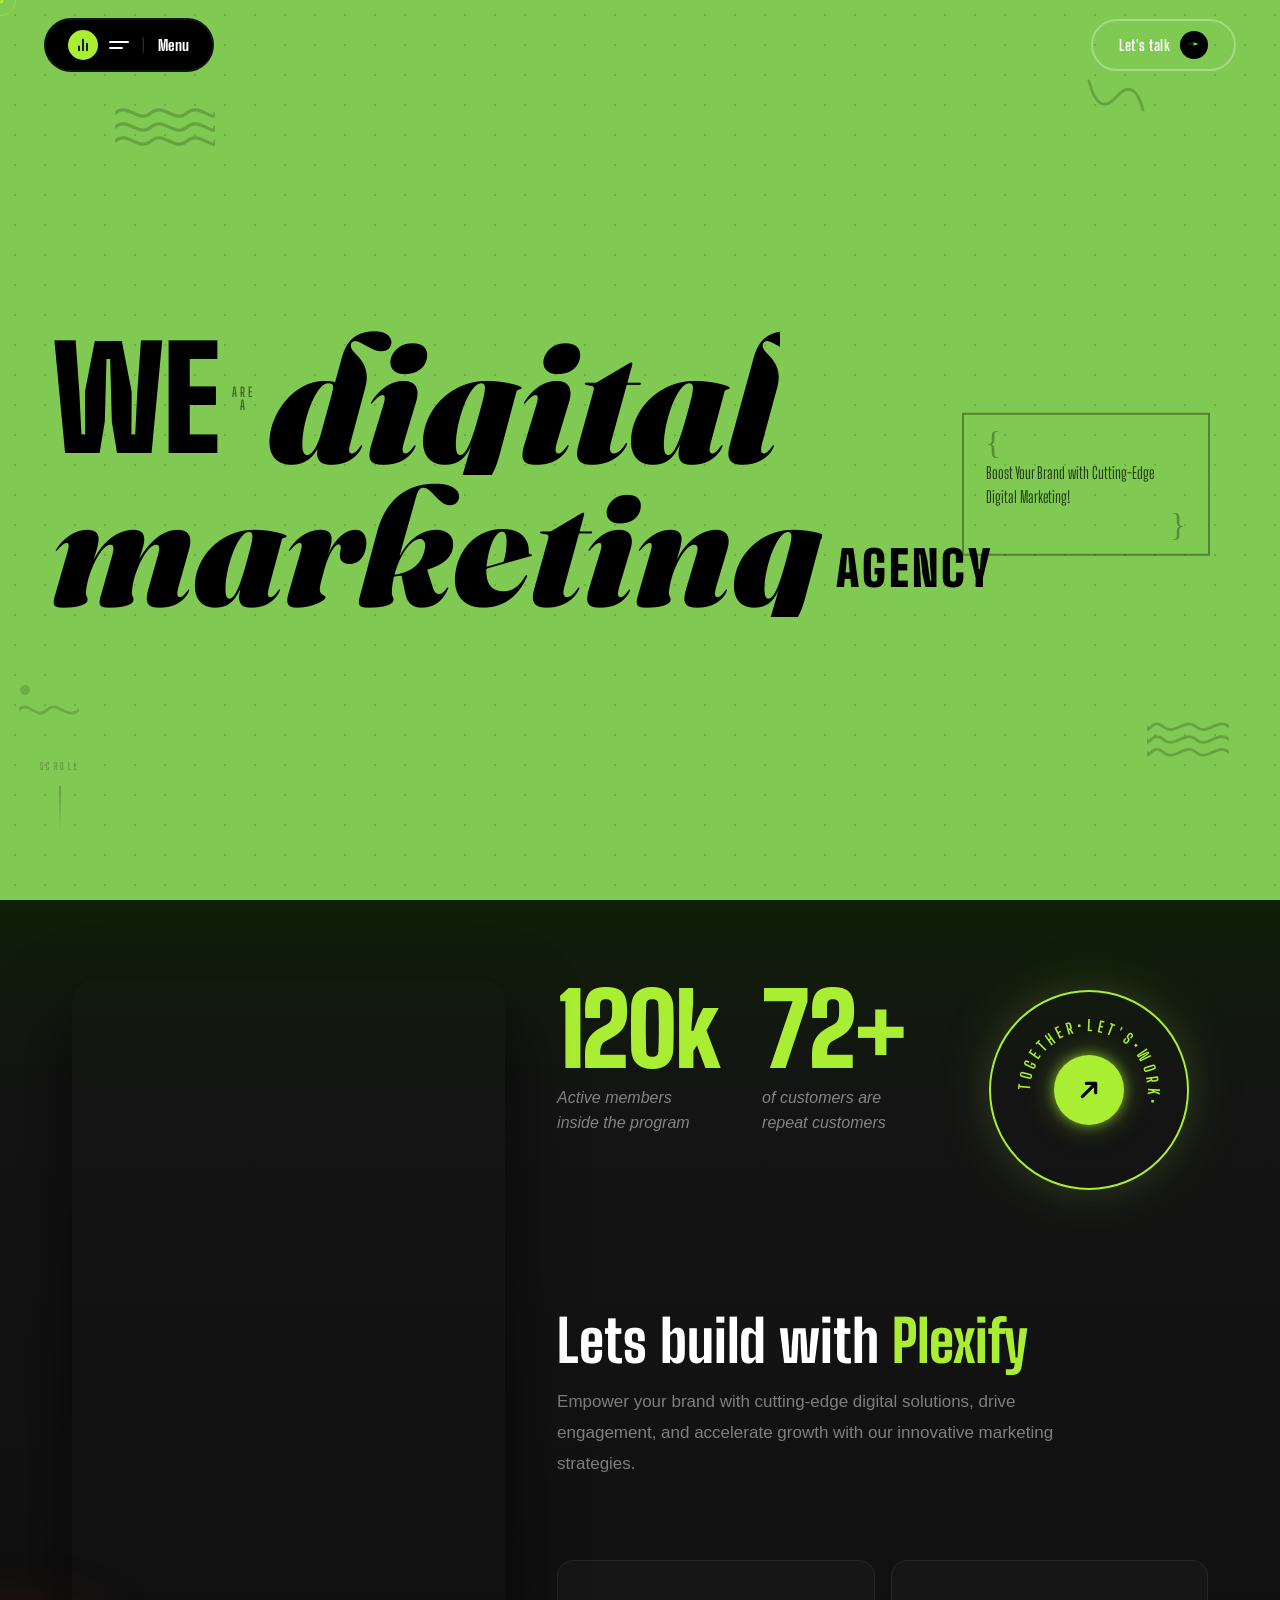
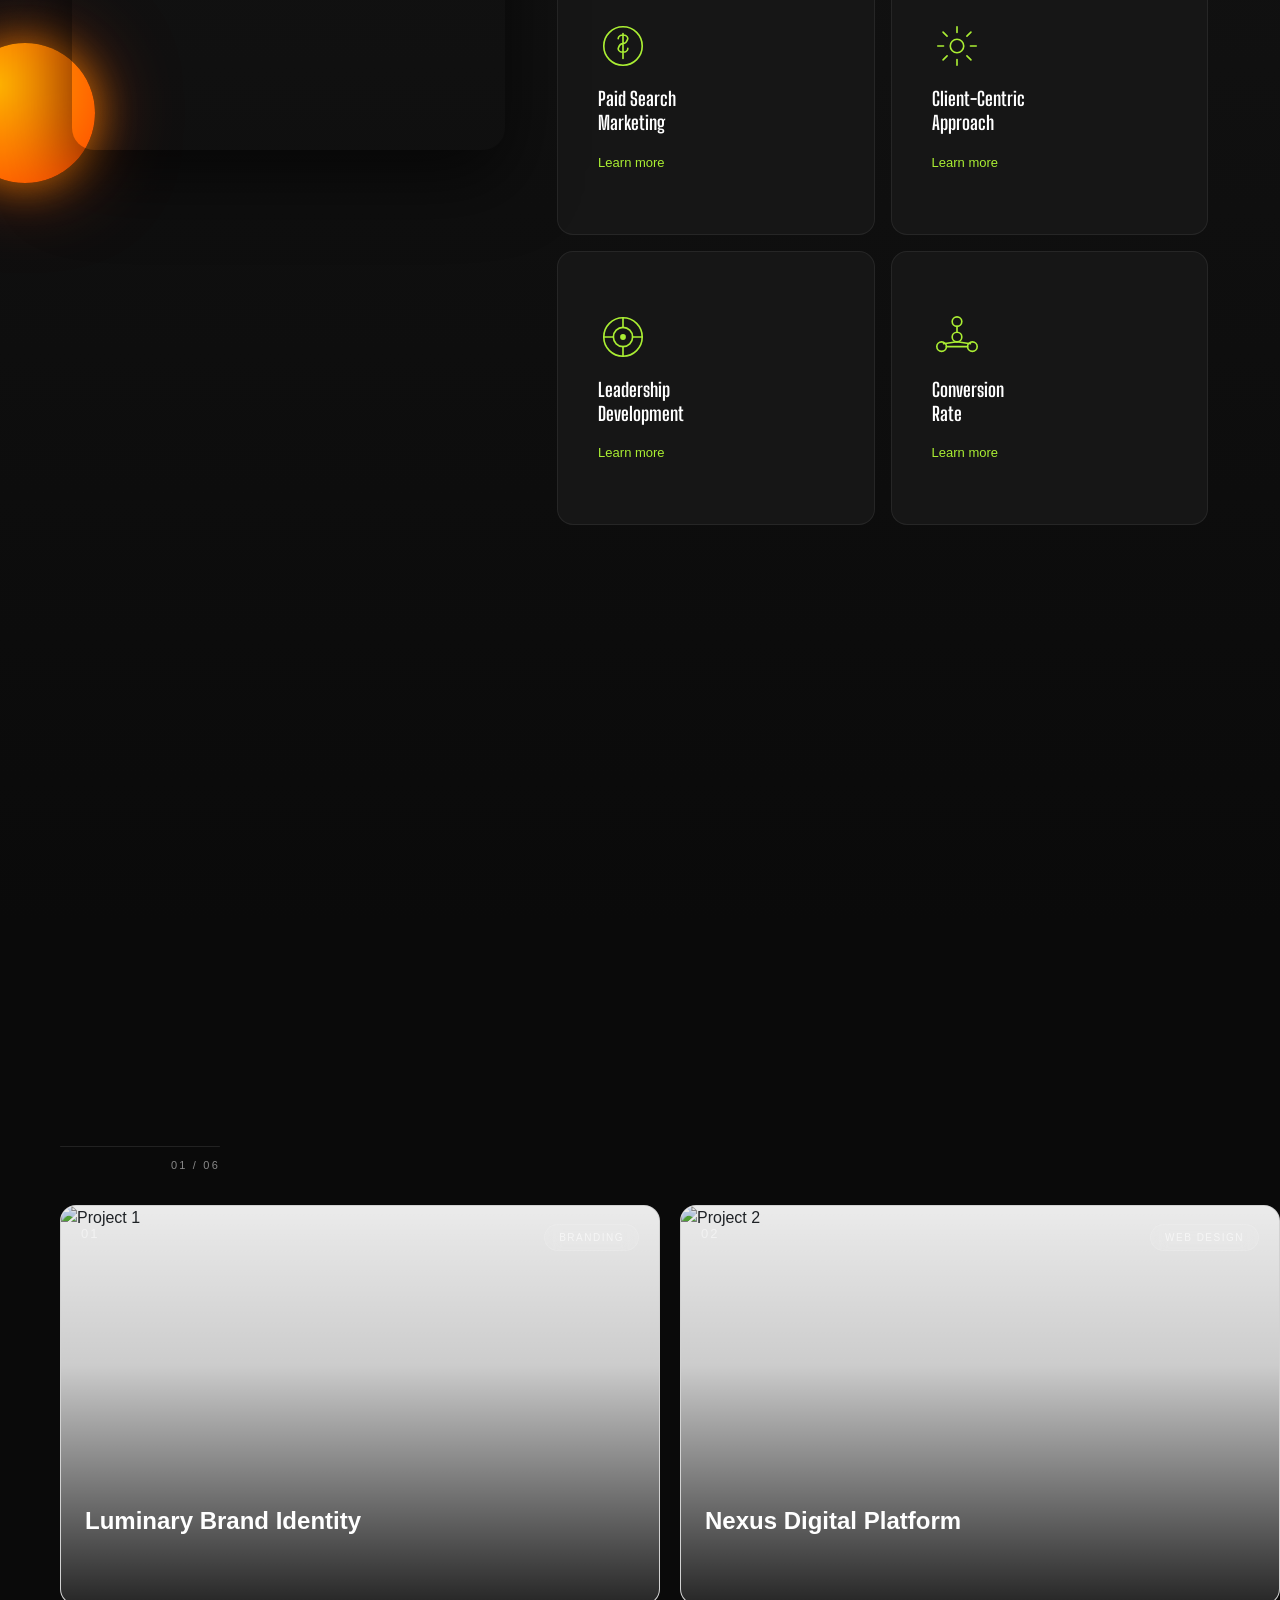
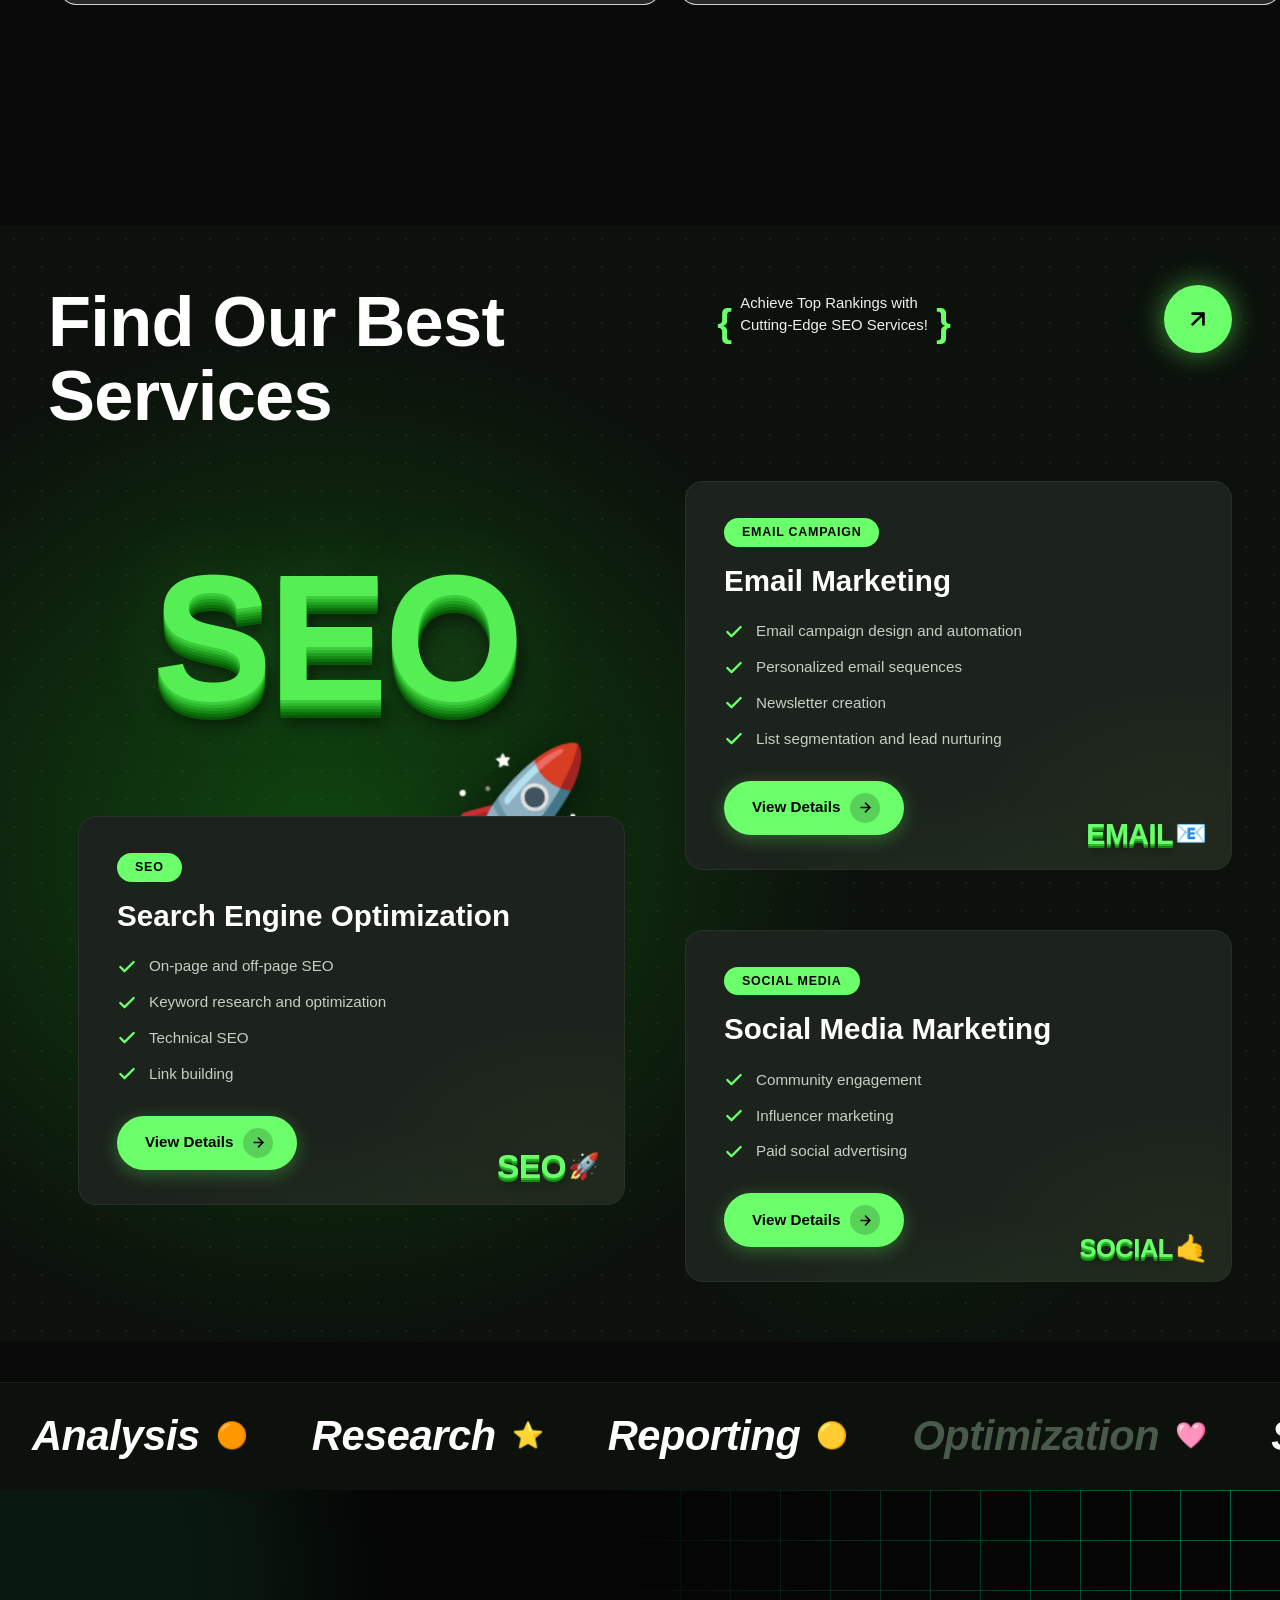
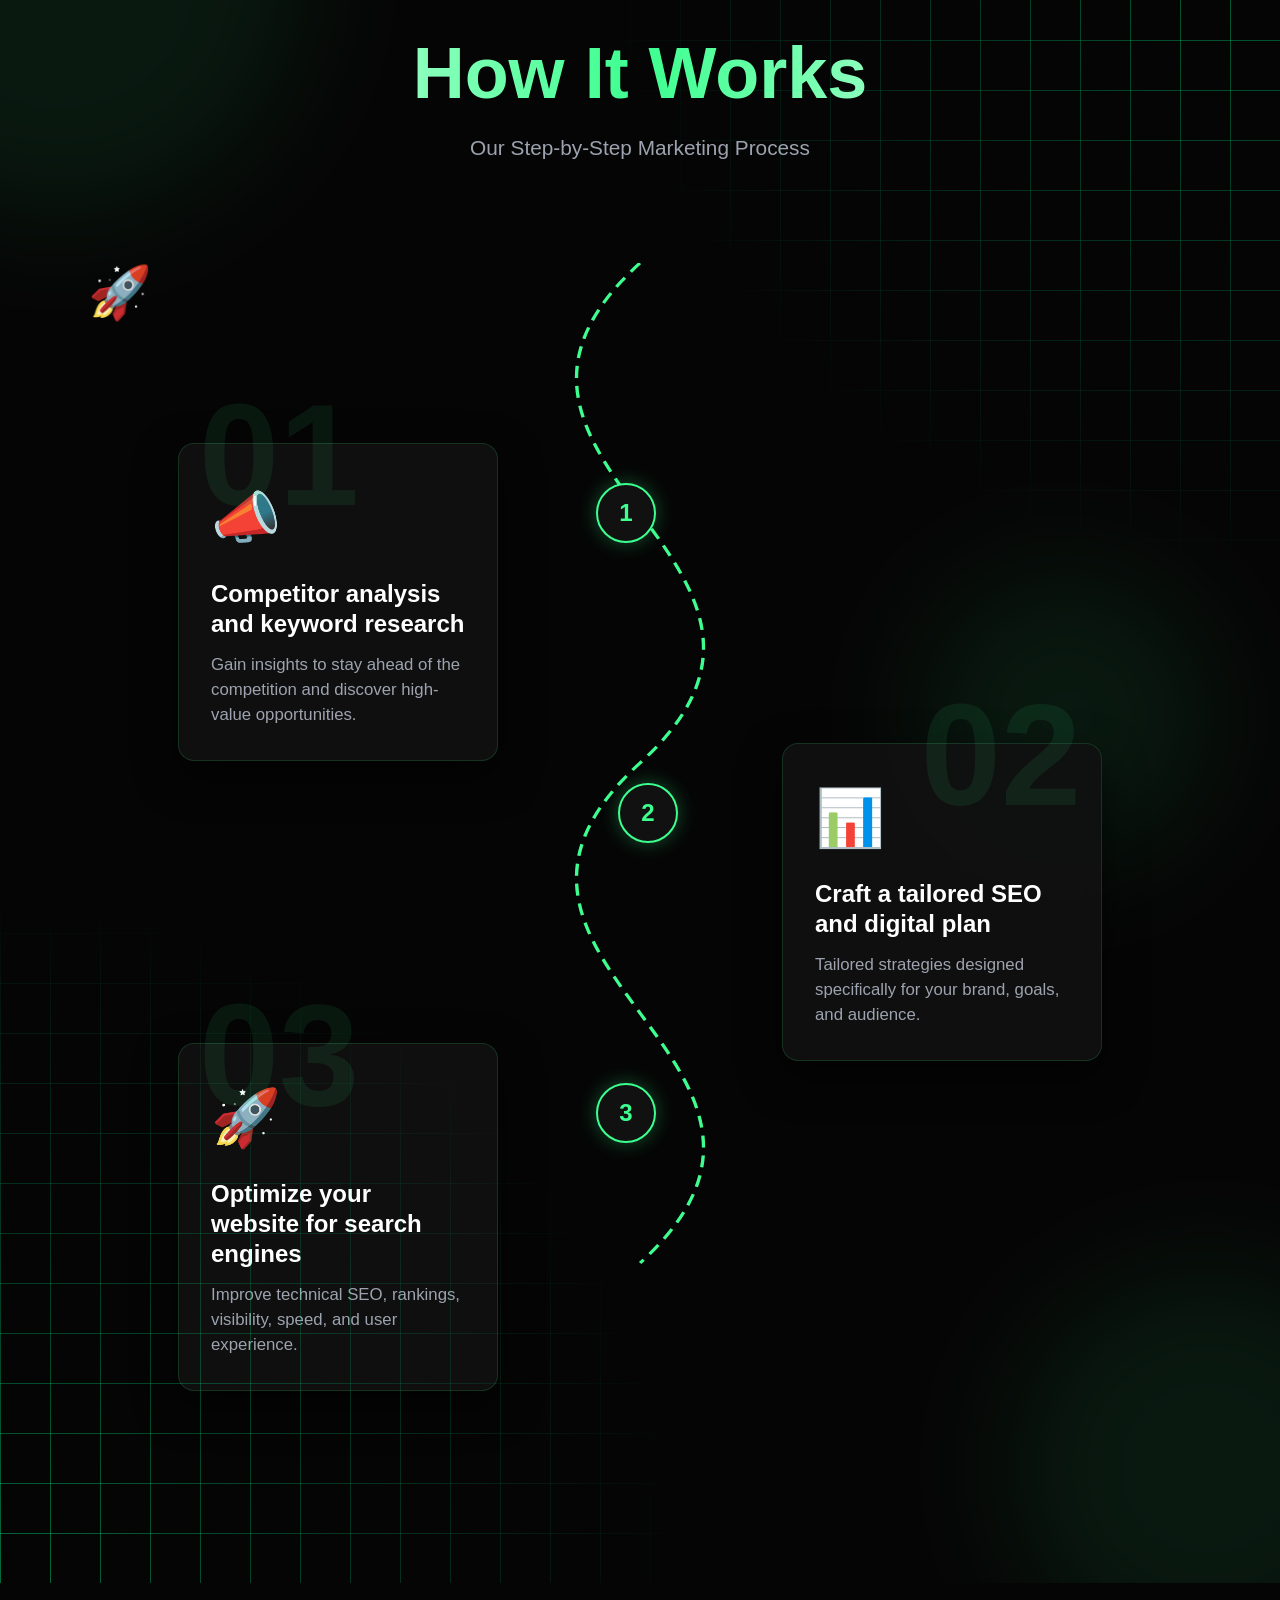
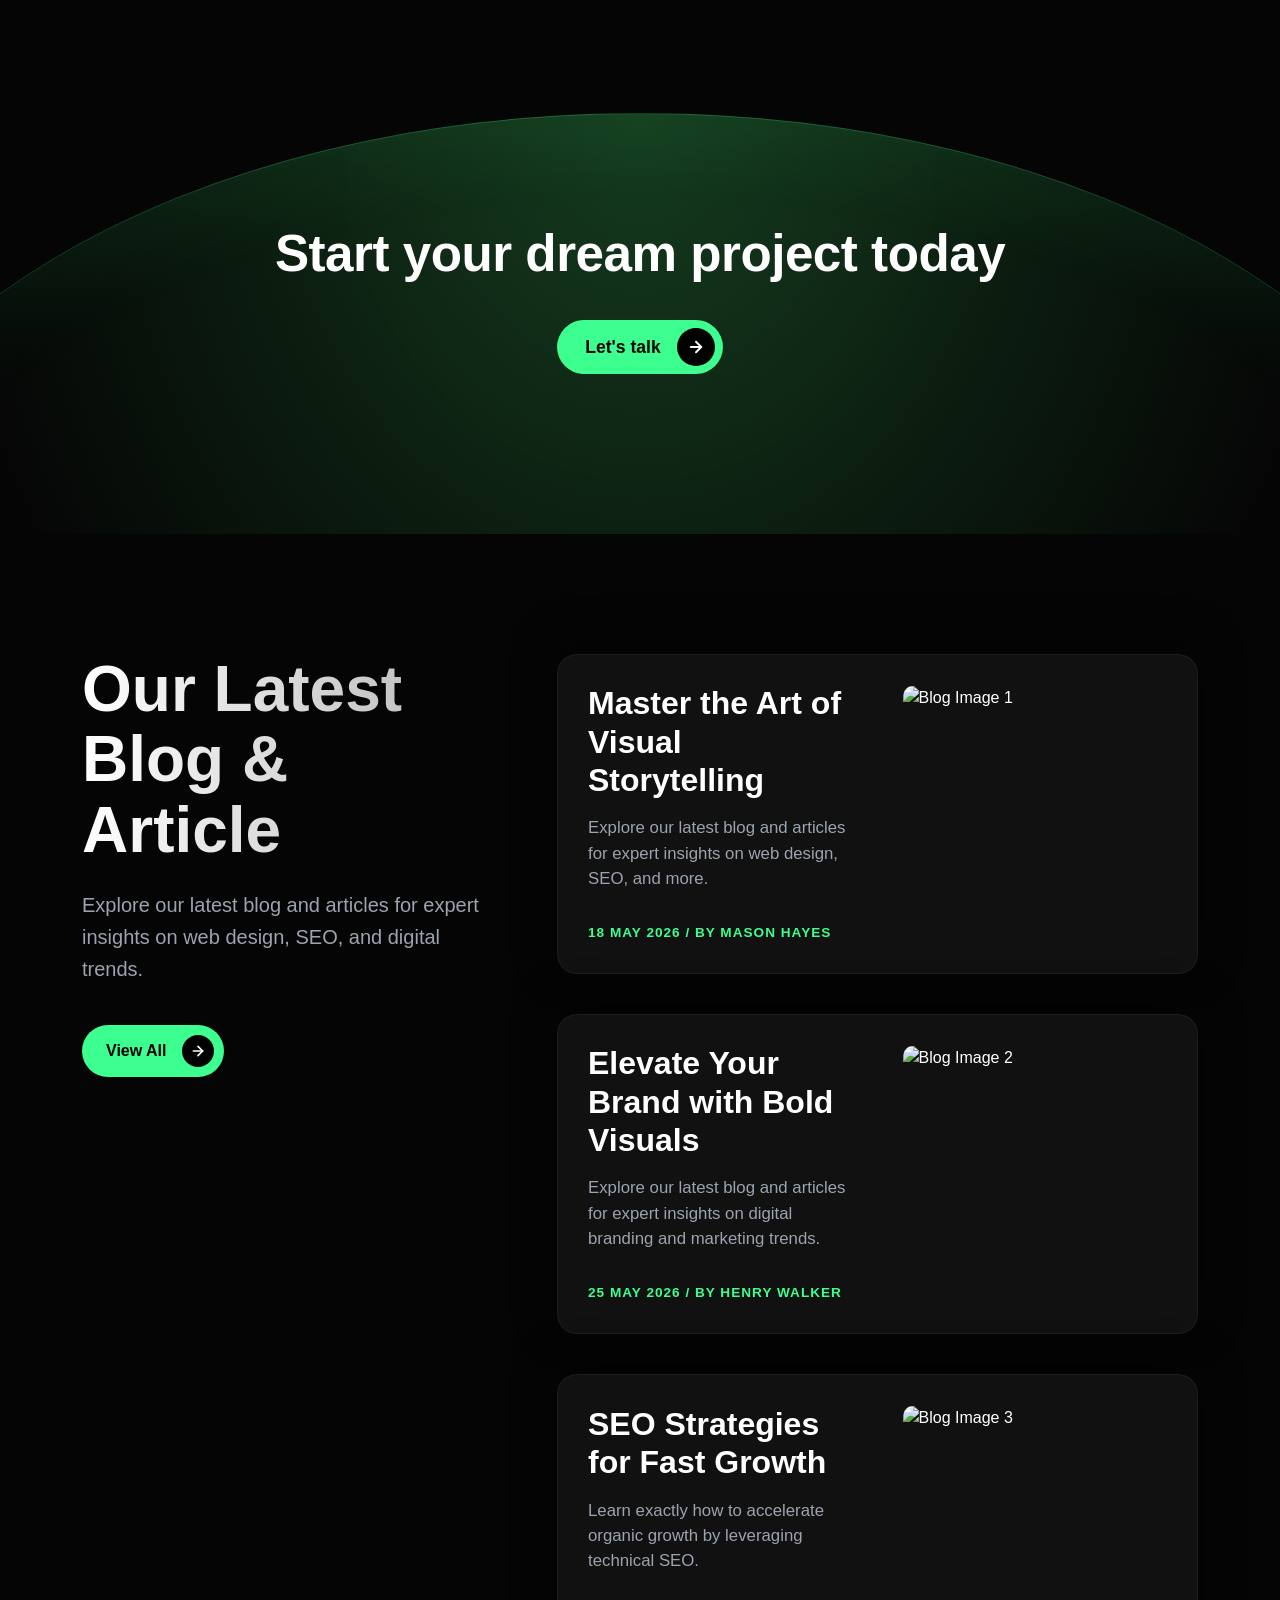
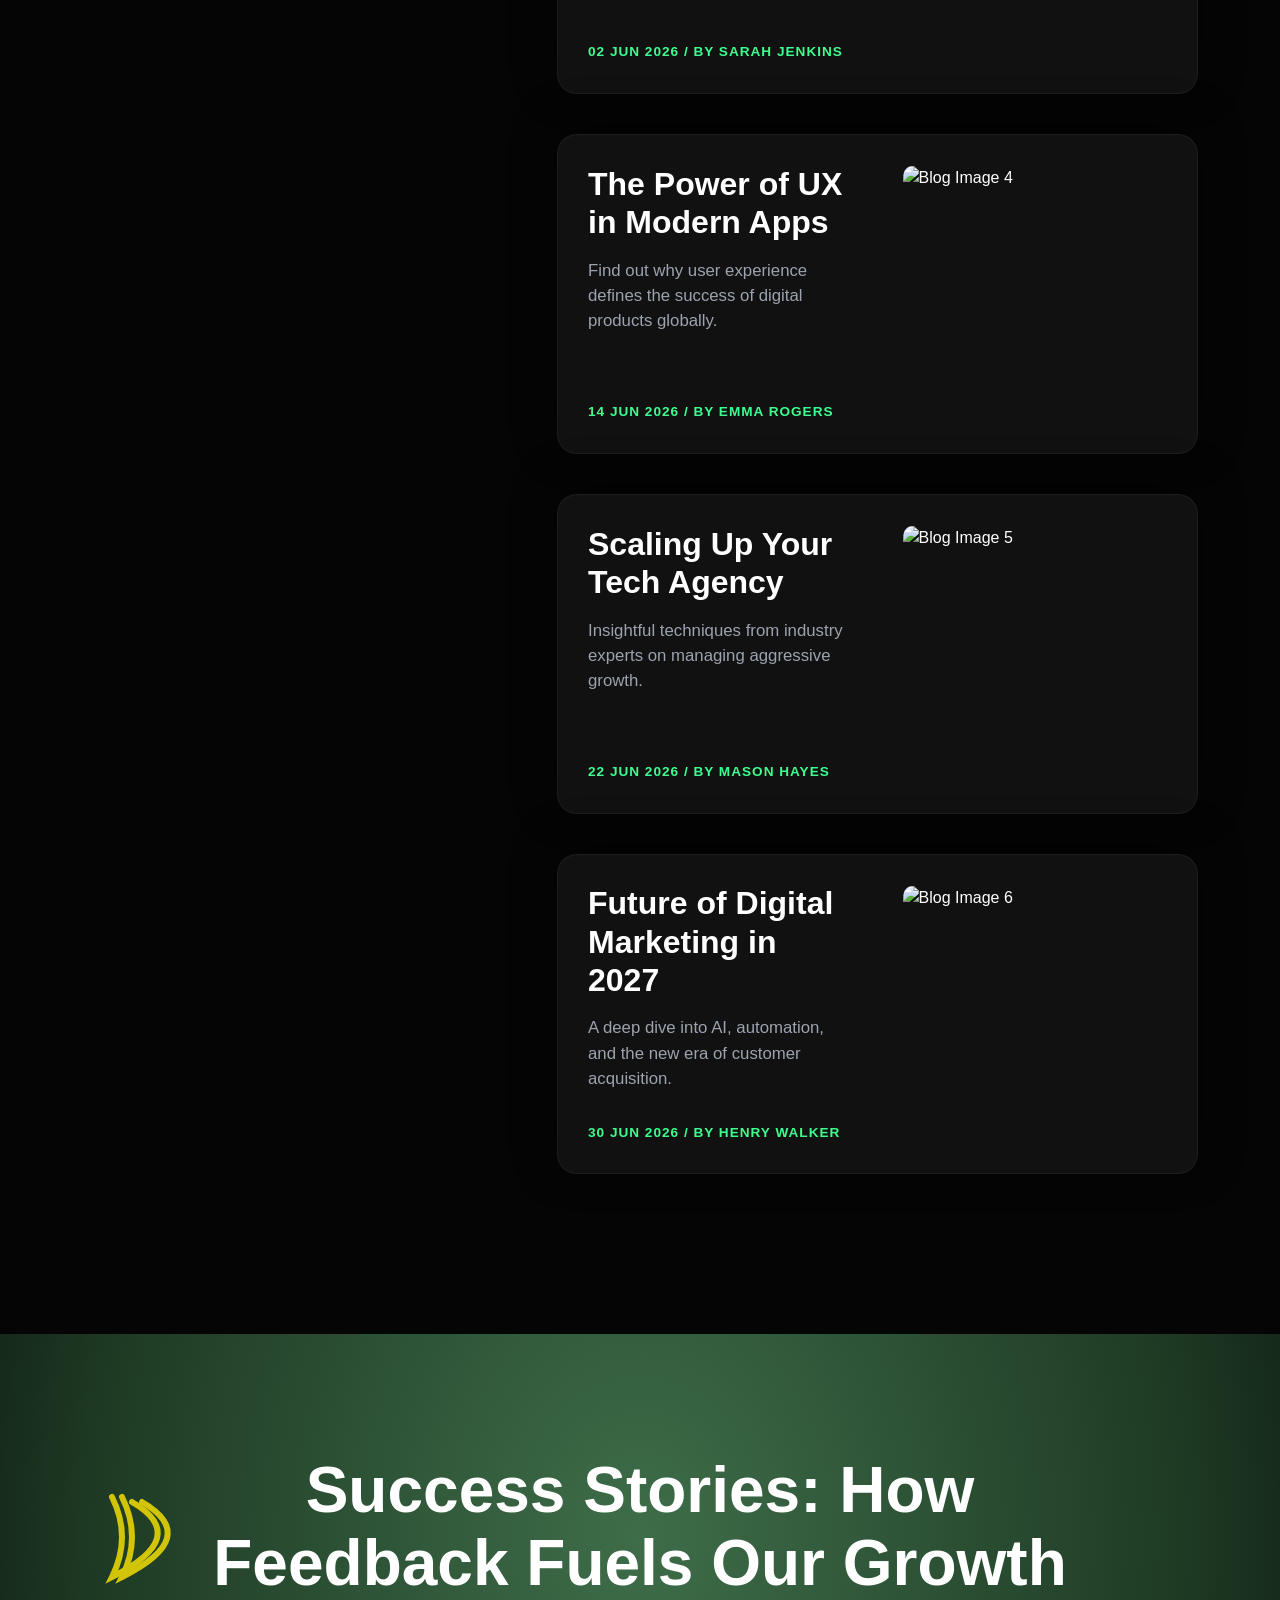
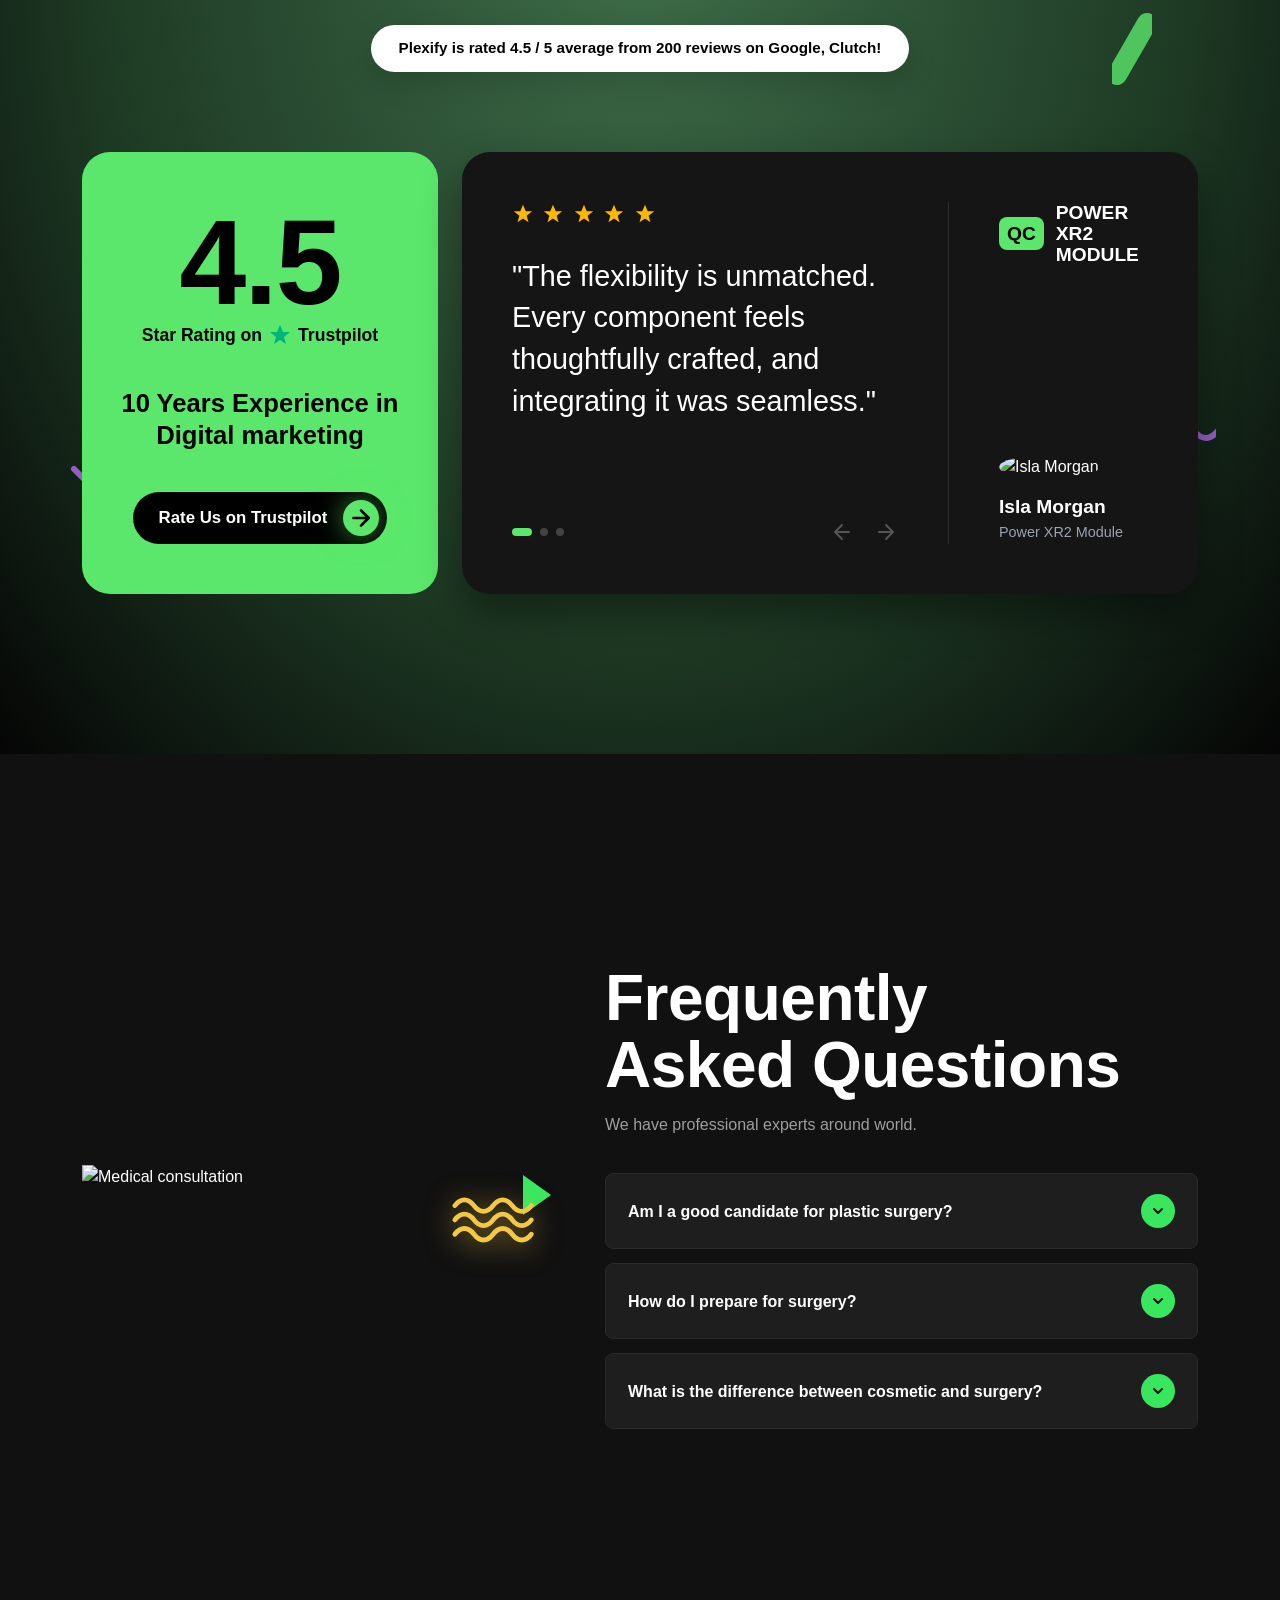
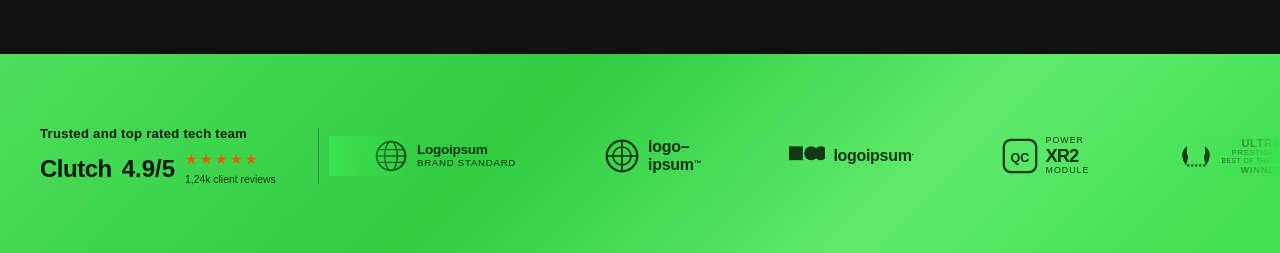
==== commit 321a6a44: "Update project files" ====
--- a/about.html
+++ b/about.html
@@ -620,7 +620,576 @@
 
 
 
-
+  <section class="process-section">
+
+    <div class="floating-bg">
+      <div class="float-shape s1"></div>
+      <div class="float-shape s2"></div>
+      <div class="float-shape s3"></div>
+    </div>
+
+    <div class="container text-center">
+      <h2 class="title">How It Works</h2>
+      <p class="subtitle">Our Step-by-Step Marketing Process</p>
+    </div>
+
+    <div class="timeline-wrapper">
+
+      <!-- Curved Path -->
+      <svg class="path-svg" viewBox="0 0 1000 1100" preserveAspectRatio="none">
+        <defs>
+          <mask id="dashMask">
+            <!-- Solid thick line used as mask; strokeDasharray and strokeDashoffset will be animated -->
+            <path id="maskPath" d="M 500,0 
+               C 300,200 700,300 500,500 
+               C 300,700 700,800 500,1000" stroke="white" stroke-width="20" fill="none" />
+          </mask>
+        </defs>
+
+        <!-- Background Gray Dashed Line -->
+        <path id="rocketPath" d="M 500,0 
+           C 300,200 700,300 500,500 
+           C 300,700 700,800 500,1000" stroke="rgba(255, 255, 255, 0.15)" stroke-width="3" fill="none"
+          stroke-dasharray="12 8" />
+
+        <!-- Foreground Green Dashed Line revealed on scroll -->
+        <path d="M 500,0 
+           C 300,200 700,300 500,500 
+           C 300,700 700,800 500,1000" stroke="var(--primary)" stroke-width="3" fill="none" stroke-dasharray="12 8"
+          mask="url(#dashMask)" />
+      </svg>
+
+      <!-- Rocket -->
+      <div class="rocket">🚀</div>
+
+      <!-- Dots on path -->
+      <div class="step-dot dot1">1</div>
+      <div class="step-dot dot2">2</div>
+      <div class="step-dot dot3">3</div>
+
+      <!-- Cards -->
+      <div class="process-card step1 card-left">
+        <div class="card-step-number">01</div>
+        <div class="card-icon">📣</div>
+        <h3 class="card-title">Competitor analysis and keyword research</h3>
+        <p class="card-text">Gain insights to stay ahead of the competition and discover high-value opportunities.</p>
+      </div>
+
+      <div class="process-card step2 card-right">
+        <div class="card-step-number">02</div>
+        <div class="card-icon">📊</div>
+        <h3 class="card-title">Craft a tailored SEO and digital plan</h3>
+        <p class="card-text">Tailored strategies designed specifically for your brand, goals, and audience.</p>
+      </div>
+
+      <div class="process-card step3 card-left">
+        <div class="card-step-number">03</div>
+        <div class="card-icon">🚀</div>
+        <h3 class="card-title">Optimize your website for search engines</h3>
+        <p class="card-text">Improve technical SEO, rankings, visibility, speed, and user experience.</p>
+      </div>
+
+    </div>
+
+  </section>
+
+  <!-- CTA Section -->
+  <section class="cta-section">
+    <div class="cta-bg-curve"></div>
+    <div class="container cta-content">
+      <h2 class="cta-title">Start your dream project today</h2>
+      <a href="#" class="cta-btn">
+        Let's talk
+        <div class="cta-icon">
+          <svg width="18" height="18" viewBox="0 0 24 24" fill="none" stroke="currentColor" stroke-width="2.5"
+            stroke-linecap="round" stroke-linejoin="round">
+            <line x1="5" y1="12" x2="19" y2="12"></line>
+            <polyline points="12 5 19 12 12 19"></polyline>
+          </svg>
+        </div>
+      </a>
+    </div>
+  </section>
+
+  <!-- Blog Stack Section -->
+  <section class="blog-section">
+    <div class="container">
+      <div class="row">
+        <!-- Sticky Left Side -->
+        <div class="col-lg-5">
+          <div class="blog-left">
+            <h2>Our Latest<br>Blog &<br>Article</h2>
+            <p>Explore our latest blog and articles for expert insights on web design, SEO, and digital trends.</p>
+            <a href="#" class="btn-view-all">
+              View All
+              <span class="btn-icon">
+                <svg width="16" height="16" viewBox="0 0 24 24" fill="none" stroke="currentColor" stroke-width="2.5"
+                  stroke-linecap="round" stroke-linejoin="round">
+                  <line x1="5" y1="12" x2="19" y2="12"></line>
+                  <polyline points="12 5 19 12 12 19"></polyline>
+                </svg>
+              </span>
+            </a>
+          </div>
+        </div>
+
+        <!-- Scrolling Right Side -->
+        <div class="col-lg-7">
+          <div class="blog-right">
+
+            <!-- Card 1 -->
+            <div class="stack-card">
+              <div class="card-content-left">
+                <h3>Master the Art of Visual Storytelling</h3>
+                <p>Explore our latest blog and articles for expert insights on web design, SEO, and more.</p>
+                <div class="card-meta">18 MAY 2026 / BY MASON HAYES</div>
+              </div>
+              <div class="card-image">
+                <img src="https://images.unsplash.com/photo-1552664730-d307ca884978?q=80&w=800" alt="Blog Image 1">
+              </div>
+            </div>
+
+            <!-- Card 2 -->
+            <div class="stack-card">
+              <div class="card-content-left">
+                <h3>Elevate Your Brand with Bold Visuals</h3>
+                <p>Explore our latest blog and articles for expert insights on digital branding and marketing trends.
+                </p>
+                <div class="card-meta">25 MAY 2026 / BY HENRY WALKER</div>
+              </div>
+              <div class="card-image">
+                <img src="https://images.unsplash.com/photo-1542744173-8e7e53415bb0?q=80&w=800" alt="Blog Image 2">
+              </div>
+            </div>
+
+            <!-- Card 3 -->
+            <div class="stack-card">
+              <div class="card-content-left">
+                <h3>SEO Strategies for Fast Growth</h3>
+                <p>Learn exactly how to accelerate organic growth by leveraging technical SEO.</p>
+                <div class="card-meta">02 JUN 2026 / BY SARAH JENKINS</div>
+              </div>
+              <div class="card-image">
+                <img src="https://images.unsplash.com/photo-1460925895917-afdab827c52f?q=80&w=800" alt="Blog Image 3">
+              </div>
+            </div>
+
+            <!-- Card 4 -->
+            <div class="stack-card">
+              <div class="card-content-left">
+                <h3>The Power of UX in Modern Apps</h3>
+                <p>Find out why user experience defines the success of digital products globally.</p>
+                <div class="card-meta">14 JUN 2026 / BY EMMA ROGERS</div>
+              </div>
+              <div class="card-image">
+                <img src="https://images.unsplash.com/photo-1507238692062-5a042e9eec62?q=80&w=800" alt="Blog Image 4">
+              </div>
+            </div>
+
+            <!-- Card 5 -->
+            <div class="stack-card">
+              <div class="card-content-left">
+                <h3>Scaling Up Your Tech Agency</h3>
+                <p>Insightful techniques from industry experts on managing aggressive growth.</p>
+                <div class="card-meta">22 JUN 2026 / BY MASON HAYES</div>
+              </div>
+              <div class="card-image">
+                <img src="https://images.unsplash.com/photo-1519389950473-47ba0277781c?q=80&w=800" alt="Blog Image 5">
+              </div>
+            </div>
+
+            <!-- Card 6 -->
+            <div class="stack-card">
+              <div class="card-content-left">
+                <h3>Future of Digital Marketing in 2027</h3>
+                <p>A deep dive into AI, automation, and the new era of customer acquisition.</p>
+                <div class="card-meta">30 JUN 2026 / BY HENRY WALKER</div>
+              </div>
+              <div class="card-image">
+                <img src="https://images.unsplash.com/photo-1432888498266-38ffec3eaf0a?q=80&w=800" alt="Blog Image 6">
+              </div>
+            </div>
+
+          </div>
+        </div>
+      </div>
+    </div>
+  </section>
+
+  <!-- Success Stories Section -->
+  <section class="success-section">
+    <!-- Decos -->
+    <svg class="success-deco" style="top: 15%; left: 8%;" width="100" height="100" viewBox="0 0 100 100" fill="none">
+      <path d="M10,10 Q30,50 10,90 Q90,50 30,15" stroke="#ffe600" stroke-width="6" stroke-linecap="round" fill="none" />
+      <path d="M20,10 Q40,50 20,90 Q100,50 40,15" stroke="#ffe600" stroke-width="6" stroke-linecap="round"
+        fill="none" />
+    </svg>
+    <svg class="success-deco" style="top: 25%; right: 10%;" width="40" height="120" viewBox="0 0 40 120" fill="none">
+      <rect x="10" y="20" width="20" height="80" rx="10" fill="#5ae76b" transform="rotate(30 20 60)" />
+    </svg>
+    <svg class="success-deco" style="bottom: 25%; left: 5%;" width="60" height="60" viewBox="0 0 60 60" fill="none">
+      <path d="M10,30 L30,50 L50,10" stroke="#b46ff0" stroke-width="6" stroke-linecap="round" stroke-linejoin="round" />
+    </svg>
+    <svg class="success-deco" style="bottom: 30%; right: 5%;" width="80" height="80" viewBox="0 0 80 80" fill="none">
+      <path d="M10,50 Q30,10 50,50 T90,50" stroke="#b46ff0" stroke-width="6" stroke-linecap="round" fill="none" />
+    </svg>
+
+    <div class="container text-center success-content">
+      <h2 class="success-heading">Success Stories: How<br>Feedback Fuels Our Growth</h2>
+      <div class="success-badge">
+        Plexify is rated <span>4.5 / 5</span> average from 200 reviews on Google, Clutch!
+      </div>
+
+      <div class="row text-start align-items-stretch">
+
+        <!-- Left Column: Rating Card -->
+        <div class="col-lg-4 col-md-12">
+          <div class="rating-card">
+            <div class="rating-number">4.5</div>
+            <div class="rating-trustpilot">
+              Star Rating on
+              <svg viewBox="0 0 24 24" fill="#00b67a">
+                <polygon points="12,2 15,9 22,9 16,14 18,21 12,17 6,21 8,14 2,9 9,9" />
+              </svg>
+              Trustpilot
+            </div>
+            <div class="rating-desc">10 Years Experience in Digital marketing</div>
+            <a href="#" class="btn-rate-us">
+              Rate Us on Trustpilot
+              <span class="arrow-circle">
+                <svg width="20" height="20" viewBox="0 0 24 24" fill="none" stroke="#000" stroke-width="2.5"
+                  stroke-linecap="round" stroke-linejoin="round">
+                  <line x1="5" y1="12" x2="19" y2="12"></line>
+                  <polyline points="12 5 19 12 12 19"></polyline>
+                </svg>
+              </span>
+            </a>
+          </div>
+        </div>
+
+        <!-- Right Column: Testimonial Card -->
+        <div class="col-lg-8 col-md-12">
+          <div class="testimonial-card-main">
+
+            <div class="testi-left">
+              <div class="testi-stars">
+                <!-- 5 full stars -->
+                <svg viewBox="0 0 24 24" fill="currentColor">
+                  <polygon points="12,2 15,9 22,9 16,14 18,21 12,17 6,21 8,14 2,9 9,9" />
+                </svg>
+                <svg viewBox="0 0 24 24" fill="currentColor">
+                  <polygon points="12,2 15,9 22,9 16,14 18,21 12,17 6,21 8,14 2,9 9,9" />
+                </svg>
+                <svg viewBox="0 0 24 24" fill="currentColor">
+                  <polygon points="12,2 15,9 22,9 16,14 18,21 12,17 6,21 8,14 2,9 9,9" />
+                </svg>
+                <svg viewBox="0 0 24 24" fill="currentColor">
+                  <polygon points="12,2 15,9 22,9 16,14 18,21 12,17 6,21 8,14 2,9 9,9" />
+                </svg>
+                <svg viewBox="0 0 24 24" fill="currentColor">
+                  <polygon points="12,2 15,9 22,9 16,14 18,21 12,17 6,21 8,14 2,9 9,9" />
+                </svg>
+              </div>
+              <div class="testi-quote">
+                "The flexibility is unmatched. Every component feels thoughtfully crafted, and integrating it was
+                seamless."
+              </div>
+              <div class="testi-nav">
+                <div class="testi-dots">
+                  <div class="testi-dot active"></div>
+                  <div class="testi-dot"></div>
+                  <div class="testi-dot"></div>
+                </div>
+                <div class="testi-arrows">
+                  <svg viewBox="0 0 24 24" fill="none" stroke="currentColor" stroke-width="2" stroke-linecap="round"
+                    stroke-linejoin="round">
+                    <path d="M19 12H5M12 19l-7-7 7-7" />
+                  </svg>
+                  <svg viewBox="0 0 24 24" fill="none" stroke="currentColor" stroke-width="2" stroke-linecap="round"
+                    stroke-linejoin="round">
+                    <path d="M5 12h14M12 5l7 7-7 7" />
+                  </svg>
+                </div>
+              </div>
+            </div>
+
+            <div class="testi-right">
+              <div class="testi-logo">
+                <span class="qc">QC</span>
+                <span>POWER<br>XR2<br>MODULE</span>
+              </div>
+              <div class="testi-author">
+                <img src="https://images.unsplash.com/photo-1573496359142-b8d87734a5a2?q=80&w=200" alt="Isla Morgan">
+                <h4>Isla Morgan</h4>
+                <p>Power XR2 Module</p>
+              </div>
+            </div>
+
+          </div>
+        </div>
+
+      </div>
+    </div>
+  </section>
+
+
+<!-- faq start -->
+ 
+<section class="faq-section">
+  <div class="container">
+    <div class="row align-items-center">
+
+      <!-- Left: Image -->
+      <div class="col-lg-5 col-md-6 d-flex justify-content-center justify-content-md-start">
+
+        <!-- image-outer: fixed anchor for squiggle -->
+        <div class="image-outer">
+
+          <!-- image + arrow float together -->
+          <div class="image-wrapper">
+            <img src="https://images.unsplash.com/photo-1551836022-d5d88e9218df?w=600&q=80"
+                 alt="Medical consultation" />
+            <div class="arrow-accent"></div>
+          </div>
+
+          <!-- Yellow wavy lines — float on their OWN independent animation -->
+          <div class="squiggle-accent">
+            <svg viewBox="0 0 92 50" xmlns="http://www.w3.org/2000/svg" fill="none">
+              <path d="M4 10 C10 2,18 2,24 10 C30 18,38 18,44 10 C50 2,58 2,64 10 C70 18,78 18,84 10"
+                stroke="#f5c842" stroke-width="5" stroke-linecap="round"/>
+              <path d="M4 25 C10 17,18 17,24 25 C30 33,38 33,44 25 C50 17,58 17,64 25 C70 33,78 33,84 25"
+                stroke="#f5c842" stroke-width="5" stroke-linecap="round"/>
+              <path d="M4 40 C10 32,18 32,24 40 C30 48,38 48,44 40 C50 32,58 32,64 40 C70 48,78 48,84 40"
+                stroke="#f5c842" stroke-width="5" stroke-linecap="round"/>
+            </svg>
+          </div>
+
+        </div>
+      </div>
+
+      <!-- Right: FAQ Content -->
+      <div class="col-lg-7 col-md-6">
+        <div class="content-block">
+          <h2 class="faq-title">Frequently<br>Asked Questions</h2>
+          <p class="faq-subtitle">We have professional experts around world.</p>
+
+          <div class="accordion faq-accordion" id="faqAccordion">
+
+            <div class="accordion-item">
+              <h2 class="accordion-header" id="h1">
+                <button class="accordion-button collapsed" type="button"
+                  data-bs-toggle="collapse" data-bs-target="#q1" aria-expanded="false">
+                  <span>Am I a good candidate for plastic surgery?</span>
+                  <span class="acc-icon">
+                    <svg viewBox="0 0 24 24"><polyline points="6 9 12 15 18 9"/></svg>
+                  </span>
+                </button>
+              </h2>
+              <div id="q1" class="accordion-collapse collapse" data-bs-parent="#faqAccordion">
+                <div class="accordion-body">
+                  Good candidates are generally healthy individuals with realistic expectations. A thorough consultation with our board-certified surgeons will determine if surgery is right for you.
+                </div>
+              </div>
+            </div>
+
+            <div class="accordion-item">
+              <h2 class="accordion-header" id="h2">
+                <button class="accordion-button collapsed" type="button"
+                  data-bs-toggle="collapse" data-bs-target="#q2" aria-expanded="false">
+                  <span>How do I prepare for surgery?</span>
+                  <span class="acc-icon">
+                    <svg viewBox="0 0 24 24"><polyline points="6 9 12 15 18 9"/></svg>
+                  </span>
+                </button>
+              </h2>
+              <div id="q2" class="accordion-collapse collapse" data-bs-parent="#faqAccordion">
+                <div class="accordion-body">
+                  Preparation includes pre-operative blood work, stopping certain medications, and arranging for someone to drive you home and assist during recovery.
+                </div>
+              </div>
+            </div>
+
+            <div class="accordion-item">
+              <h2 class="accordion-header" id="h3">
+                <button class="accordion-button collapsed" type="button"
+                  data-bs-toggle="collapse" data-bs-target="#q3" aria-expanded="false">
+                  <span>What is the difference between cosmetic and surgery?</span>
+                  <span class="acc-icon">
+                    <svg viewBox="0 0 24 24"><polyline points="6 9 12 15 18 9"/></svg>
+                  </span>
+                </button>
+              </h2>
+              <div id="q3" class="accordion-collapse collapse" data-bs-parent="#faqAccordion">
+                <div class="accordion-body">
+                  Cosmetic surgery enhances appearance, while reconstructive surgery restores form and function. Both are performed by plastic surgeons but serve different goals.
+                </div>
+              </div>
+            </div>
+
+          </div>
+        </div>
+      </div>
+
+    </div>
+  </div>
+</section>
+
+
+<!-- client -->
+ <section class="trusted-section">
+  <div class="trusted-inner">
+
+    <!-- Left: Rating -->
+    <div class="rating-block">
+      <p class="rating-label">Trusted and top rated tech team</p>
+      <div class="clutch-row">
+        <span class="clutch-name">Clutch</span>
+        <span class="clutch-score">4.9/5</span>
+        <div class="stars-wrap">
+          <div class="stars">
+            <span>★</span><span>★</span><span>★</span><span>★</span><span>★</span>
+          </div>
+          <span class="review-count">1,24k client reviews</span>
+        </div>
+      </div>
+    </div>
+
+    <!-- Divider -->
+    <div class="divider"></div>
+
+    <!-- Logos — scroll-driven -->
+    <div class="marquee-outer">
+      <div class="marquee-track" id="marqueeTrack">
+
+        <!-- Logo 1 -->
+        <div class="logo-item">
+          <div class="logo-text-wrap">
+            <svg class="logo-icon" viewBox="0 0 40 40" fill="none" xmlns="http://www.w3.org/2000/svg">
+              <circle cx="20" cy="20" r="16" stroke="#0a1a0a" stroke-width="2" fill="none"/>
+              <ellipse cx="20" cy="20" rx="7" ry="16" stroke="#0a1a0a" stroke-width="1.5" fill="none"/>
+              <line x1="4" y1="20" x2="36" y2="20" stroke="#0a1a0a" stroke-width="1.5"/>
+              <line x1="6" y1="13" x2="34" y2="13" stroke="#0a1a0a" stroke-width="1.2"/>
+              <line x1="6" y1="27" x2="34" y2="27" stroke="#0a1a0a" stroke-width="1.2"/>
+            </svg>
+            <div class="logo-wordmark">
+              <span class="main" style="font-size:0.85rem;font-weight:800;">Logoipsum</span>
+              <span class="sub">Brand Standard</span>
+            </div>
+          </div>
+        </div>
+
+        <!-- Logo 2 -->
+        <div class="logo-item">
+          <div class="logo-text-wrap">
+            <svg class="logo-icon" viewBox="0 0 40 40" fill="none" xmlns="http://www.w3.org/2000/svg">
+              <circle cx="20" cy="20" r="17" stroke="#0a1a0a" stroke-width="2.5" fill="none"/>
+              <circle cx="20" cy="20" r="10" stroke="#0a1a0a" stroke-width="1.8" fill="none"/>
+              <line x1="3" y1="20" x2="37" y2="20" stroke="#0a1a0a" stroke-width="1.8"/>
+              <line x1="20" y1="3" x2="20" y2="37" stroke="#0a1a0a" stroke-width="1.8"/>
+            </svg>
+            <div class="logo-wordmark">
+              <span class="main">logo–</span>
+              <span class="main">ipsum<sup style="font-size:0.5rem;">™</sup></span>
+            </div>
+          </div>
+        </div>
+
+        <!-- Logo 3 -->
+        <div class="logo-item">
+          <div class="logo-text-wrap">
+            <svg class="logo-icon" viewBox="0 0 52 28" fill="#0a1a0a" xmlns="http://www.w3.org/2000/svg">
+              <rect x="0" y="0" width="20" height="20"/>
+              <circle cx="32" cy="10" r="10"/>
+              <circle cx="46" cy="10" r="10"/>
+            </svg>
+            <div class="logo-wordmark">
+              <span class="main">logoipsum<sup style="font-size:0.5rem;">·</sup></span>
+            </div>
+          </div>
+        </div>
+
+        <!-- Logo 4 -->
+        <div class="logo-item">
+          <div class="logo-text-wrap">
+            <svg class="logo-icon" viewBox="0 0 40 40" fill="none" xmlns="http://www.w3.org/2000/svg">
+              <rect x="2" y="2" width="36" height="36" rx="8" stroke="#0a1a0a" stroke-width="2.5" fill="none"/>
+              <text x="50%" y="58%" dominant-baseline="middle" text-anchor="middle"
+                font-family="Barlow,sans-serif" font-size="14" font-weight="900" fill="#0a1a0a">QC</text>
+            </svg>
+            <div class="logo-wordmark">
+              <span class="sub" style="font-size:0.55rem;letter-spacing:0.12em;">POWER</span>
+              <span class="main" style="font-size:1.15rem;letter-spacing:-1px;">XR2</span>
+              <span class="sub" style="font-size:0.55rem;letter-spacing:0.12em;">MODULE</span>
+            </div>
+          </div>
+        </div>
+
+        <!-- Logo 5 -->
+        <div class="logo-item">
+          <div class="logo-text-wrap">
+            <svg class="logo-icon" viewBox="0 0 44 44" fill="none" xmlns="http://www.w3.org/2000/svg">
+              <path d="M10 34 C6 28,4 22,6 16 C8 12,11 10,11 10 C11 14,10 18,12 22 C13 26,10 30,10 34Z" fill="#0a1a0a"/>
+              <path d="M34 34 C38 28,40 22,38 16 C36 12,33 10,33 10 C33 14,34 18,32 22 C31 26,34 30,34 34Z" fill="#0a1a0a"/>
+              <text x="50%" y="78%" dominant-baseline="middle" text-anchor="middle"
+                font-size="6" fill="#0a1a0a">★★★★★</text>
+            </svg>
+            <div class="logo-wordmark" style="text-align:center;">
+              <span class="sub" style="font-size:0.7rem;font-weight:900;letter-spacing:0.05em;">ULTRA</span>
+              <span class="sub" style="font-size:0.48rem;">PRESTIGIOUS</span>
+              <span class="sub" style="font-size:0.42rem;">BEST OF THE WORLD</span>
+              <span class="sub" style="font-size:0.58rem;font-weight:700;">WINNER</span>
+            </div>
+          </div>
+        </div>
+
+        <!-- Logo 6 -->
+        <div class="logo-item">
+          <div class="logo-text-wrap">
+            <svg class="logo-icon" viewBox="0 0 40 40" fill="none" xmlns="http://www.w3.org/2000/svg">
+              <circle cx="20" cy="20" r="16" fill="#0a1a0a"/>
+              <line x1="8" y1="14" x2="32" y2="14" stroke="#4cde5a" stroke-width="1.8"/>
+              <line x1="6" y1="18" x2="34" y2="18" stroke="#4cde5a" stroke-width="1.8"/>
+              <line x1="8" y1="22" x2="32" y2="22" stroke="#4cde5a" stroke-width="1.8"/>
+              <line x1="10" y1="26" x2="30" y2="26" stroke="#4cde5a" stroke-width="1.8"/>
+            </svg>
+            <div class="logo-wordmark">
+              <span class="main">Logoipsum</span>
+              <span class="sub">Brand Standard</span>
+            </div>
+          </div>
+        </div>
+
+        <!-- Logo 7 -->
+        <div class="logo-item">
+          <div class="logo-text-wrap">
+            <svg class="logo-icon" viewBox="0 0 40 40" fill="#0a1a0a" xmlns="http://www.w3.org/2000/svg">
+              <polygon points="20,2 38,20 20,38 2,20"/>
+            </svg>
+            <div class="logo-wordmark">
+              <span class="main">logo–</span>
+              <span class="main">ipsum<sup style="font-size:0.5rem;">™</sup></span>
+            </div>
+          </div>
+        </div>
+
+        <!-- Logo 8 -->
+        <div class="logo-item">
+          <div class="logo-text-wrap">
+            <svg class="logo-icon" viewBox="0 0 60 24" fill="#0a1a0a" xmlns="http://www.w3.org/2000/svg">
+              <rect x="0" y="2" width="18" height="18" rx="0"/>
+              <circle cx="37" cy="11" r="9"/>
+              <circle cx="52" cy="11" r="9"/>
+            </svg>
+          </div>
+        </div>
+
+      </div><!-- /marquee-track -->
+    </div><!-- /marquee-outer -->
+
+  </div>
+</section>
+
+<!-- Scroll hint for demo -->
 
 
 
@@ -835,9 +1404,278 @@
     });
   // ended 
 
-
-
-
+// started
+
+ gsap.registerPlugin(ScrollTrigger, MotionPathPlugin);
+
+    const maskPath = document.querySelector("#maskPath");
+    const maskLength = maskPath.getTotalLength();
+    gsap.set("#maskPath", { strokeDasharray: maskLength, strokeDashoffset: maskLength });
+
+    // Instantly place the rocket at the start of the line
+    gsap.set(".rocket", {
+      motionPath: {
+        path: "#rocketPath",
+        align: "#rocketPath",
+        autoRotate: 45,
+        alignOrigin: [0.5, 0.5],
+        start: 0,
+        end: 0
+      }
+    });
+
+    // Pin the timeline so the rocket moves through the steps slowly as you scroll
+    gsap.to(".rocket", {
+      scrollTrigger: {
+        trigger: ".timeline-wrapper",
+        start: "top 20%",
+        end: "+=2000",        // Make it take 2000px of scrolling to finish
+        scrub: 1.5,           // Smooth delay
+        pin: true,            // Locks the section in place while scrolling
+        onUpdate: (self) => {
+          gsap.set("#maskPath", { strokeDashoffset: maskLength * (1 - self.progress) });
+        },
+        snap: {
+          snapTo: [0, 0.24, 0.53, 0.82, 1], // Exact progress intervals for the 3 dots
+          duration: 0.6,
+          delay: 0.1,
+          ease: "power2.inOut"
+        }
+      },
+      motionPath: {
+        path: "#rocketPath",
+        align: "#rocketPath",
+        autoRotate: 45,      // Corrects rotation so rocket points down the path
+        alignOrigin: [0.5, 0.5],
+        start: 0,
+        end: 1
+      },
+      ease: "none"
+    });
+
+    // Animate the stacking cards to fade and scale down as they are scrolled over
+    const cards = gsap.utils.toArray(".stack-card");
+    cards.forEach((card, index) => {
+      if (index !== cards.length - 1) { // Skip the very last card
+        gsap.to(card, {
+          scale: 0.92,
+          opacity: 0.3,
+          boxShadow: "0 -20px 60px rgba(0,0,0,0.8)",
+          scrollTrigger: {
+            trigger: cards[index + 1],  // Animate when the next card touches it
+            start: `top center`,        // Start slightly before the next card entirely covers it
+            end: `top ${100 + (index * 20) + 10}px`, // Finish exactly when next card hits its sticky position
+            scrub: true,
+          }
+        });
+      }
+    });
+
+    // --- SUCCESS STORIES SCROLL ANIMATION ---
+    gsap.from(".success-section .rating-card", {
+      scrollTrigger: {
+        trigger: ".success-section",
+        start: "top 75%",
+        toggleActions: "play none none reverse"
+      },
+      x: -100,
+      opacity: 0,
+      duration: 1,
+      ease: "power3.out"
+    });
+
+    gsap.from(".success-section .testimonial-card-main", {
+      scrollTrigger: {
+        trigger: ".success-section",
+        start: "top 75%",
+        toggleActions: "play none none reverse"
+      },
+      x: 100,
+      opacity: 0,
+      duration: 1,
+      ease: "power3.out"
+    });
+
+    // --- TESTIMONIAL CAROUSEL LOGIC ---
+    const testimonialsData = [
+      {
+        quote: "\"The flexibility is unmatched. Every component feels thoughtfully crafted, and integrating it was seamless.\"",
+        logoPre: "QC",
+        logoText: "POWER<br>XR2<br>MODULE",
+        img: "https://images.unsplash.com/photo-1573496359142-b8d87734a5a2?q=80&w=200",
+        name: "Isla Morgan",
+        role: "Power XR2 Module"
+      },
+      {
+        quote: "\"Our digital presence transformed instantly. The workflow is intuitive and visually stunning.\"",
+        logoPre: "NX",
+        logoText: "NEXUS<br>CORE<br>SYSTEM",
+        img: "https://images.unsplash.com/photo-1560250097-0b93528c311a?q=80&w=200",
+        name: "David Chen",
+        role: "Lead Developer"
+      },
+      {
+        quote: "\"Incredible attention to detail. We were able to scale our marketing sites twice as fast.\"",
+        logoPre: "VX",
+        logoText: "VERTEX<br>ANALYTICS<br>PRO",
+        img: "https://images.unsplash.com/photo-1580489944761-15a19d654956?q=80&w=200",
+        name: "Sarah Jenkins",
+        role: "Product Manager"
+      }
+    ];
+
+    let currentTestiIdx = 0;
+    const tQuote = document.querySelector('.testi-quote');
+    const tLogoPre = document.querySelector('.testi-logo .qc');
+    const tLogoText = document.querySelectorAll('.testi-logo span')[1];
+    const tImg = document.querySelector('.testi-author img');
+    const tName = document.querySelector('.testi-author h4');
+    const tRole = document.querySelector('.testi-author p');
+    const tDotsContainer = document.querySelector('.testi-dots');
+    const tArrows = document.querySelectorAll('.testi-arrows svg');
+
+    if (tQuote && tLogoPre && tLogoText && tImg && tName && tRole) {
+      // Clear existing hardcoded dots
+      tDotsContainer.innerHTML = '';
+
+      // Generate dots natively
+      testimonialsData.forEach((_, i) => {
+        const dot = document.createElement('div');
+        dot.className = `testi-dot ${i === 0 ? 'active' : ''}`;
+        tDotsContainer.appendChild(dot);
+      });
+
+      const tDots = document.querySelectorAll('.testi-dot');
+      let isAnimating = false;
+
+      function updateTestimonialDOM(index) {
+        if (isAnimating) return;
+        isAnimating = true;
+        currentTestiIdx = index;
+        const data = testimonialsData[index];
+
+        const elementsToFade = [tQuote, tLogoPre, tLogoText, tImg, tName, tRole];
+
+        gsap.to(elementsToFade, {
+          opacity: 0,
+          y: 6,
+          duration: 0.25,
+          stagger: 0.03,
+          onComplete: () => {
+            tQuote.innerHTML = data.quote;
+            tLogoPre.innerHTML = data.logoPre;
+            tLogoText.innerHTML = data.logoText;
+            tImg.src = data.img;
+            tName.innerHTML = data.name;
+            tRole.innerHTML = data.role;
+
+            gsap.to(elementsToFade, {
+              opacity: 1,
+              y: 0,
+              duration: 0.35,
+              stagger: 0.04,
+              onComplete: () => {
+                isAnimating = false;
+              }
+            });
+          }
+        });
+
+        tDots.forEach((dot, i) => dot.classList.toggle('active', i === index));
+      }
+
+      let testiAutoScroll = setInterval(() => {
+        updateTestimonialDOM((currentTestiIdx + 1) % testimonialsData.length);
+      }, 5000);
+
+      function resetTestiInterval() {
+        clearInterval(testiAutoScroll);
+        testiAutoScroll = setInterval(() => {
+          updateTestimonialDOM((currentTestiIdx + 1) % testimonialsData.length);
+        }, 5000);
+      }
+
+      tDots.forEach((dot, index) => {
+        dot.addEventListener('click', () => {
+          if (currentTestiIdx === index) return;
+          updateTestimonialDOM(index);
+          resetTestiInterval();
+        });
+      });
+
+      if (tArrows.length === 2) {
+        // Prev arrow (Left)
+        tArrows[0].addEventListener('click', () => {
+          const nextIdx = (currentTestiIdx - 1 + testimonialsData.length) % testimonialsData.length;
+          updateTestimonialDOM(nextIdx);
+          resetTestiInterval();
+        });
+        // Next arrow (Right)
+        tArrows[1].addEventListener('click', () => {
+          const nextIdx = (currentTestiIdx + 1) % testimonialsData.length;
+          updateTestimonialDOM(nextIdx);
+          resetTestiInterval();
+        });
+      }
+    }
+
+  // client
+
+
+    // ── Duplicate logos for seamless looping ──
+  const track = document.getElementById('marqueeTrack');
+  track.innerHTML += track.innerHTML;
+
+  // ── Scroll-driven marquee ──
+  const halfWidth = track.scrollWidth / 2;  // width of one set
+  let currentX   = 0;
+  let lastScroll  = window.scrollY;
+  let velocity    = 0;
+  let raf         = null;
+
+  // How many px the track moves per 1px of page scroll
+  const SCROLL_RATIO = 0.4;
+
+  function lerp(a, b, t) { return a + (b - a) * t; }
+
+  function animate() {
+    // Smoothly ease currentX toward target
+    velocity = lerp(velocity, 0, 0.08);
+    currentX += velocity;
+
+    // Wrap around seamlessly
+    if (currentX <= -halfWidth) currentX += halfWidth;
+    if (currentX >= 0)          currentX -= halfWidth;
+
+    track.style.transform = `translateX(${currentX}px)`;
+
+    if (Math.abs(velocity) > 0.1) {
+      raf = requestAnimationFrame(animate);
+    } else {
+      raf = null;
+    }
+  }
+
+  window.addEventListener('scroll', () => {
+    const scrollY = window.scrollY;
+    const delta   = scrollY - lastScroll;   // positive = scrolling down
+    lastScroll    = scrollY;
+
+    // Add to velocity (scroll down → logos move left → negative X)
+    velocity += delta * SCROLL_RATIO * -1;
+
+    if (!raf) {
+      raf = requestAnimationFrame(animate);
+    }
+  }, { passive: true });
+
+  // Also support mouse wheel for trackpad users
+  window.addEventListener('wheel', (e) => {
+    velocity += e.deltaY * SCROLL_RATIO * -0.2;
+    if (!raf) {
+      raf = requestAnimationFrame(animate);
+    }
+  }, { passive: true });
 
 
 
--- a/style.css
+++ b/style.css
@@ -3077,4 +3077,1253 @@
       .card-corner {
         display: none;
       }
+    }
+
+
+
+    /* started  */
+
+  :root {
+      --primary: #3cff8f;
+      --dark: #050505;
+      --card-bg: rgba(17, 17, 17, 0.9);
+      --text-muted: #9ca3af;
+    }
+    
+    /* SECTION BACKGROUND */
+    .process-section {
+      position: relative;
+      padding: 140px 0 220px;
+      background: #050505;
+      overflow: hidden;
+    }
+
+    /* GRID RIGHT TOP */
+    .process-section::before {
+      content: "";
+      position: absolute;
+      top: 0;
+      right: 0;
+      width: 700px;
+      height: 700px;
+      background-image:
+        linear-gradient(rgba(0, 255, 150, 0.4) 1px, transparent 1px),
+        linear-gradient(90deg, rgba(0, 255, 150, 0.4) 1px, transparent 1px);
+      background-size: 50px 50px;
+      mask-image: radial-gradient(circle at 100% 0%, rgba(0, 0, 0, 1) 0%, rgba(0, 0, 0, 0) 70%);
+      -webkit-mask-image: radial-gradient(circle at 100% 0%, rgba(0, 0, 0, 1) 0%, rgba(0, 0, 0, 0) 70%);
+      pointer-events: none;
+      z-index: 0;
+    }
+
+    /* GRID LEFT BOTTOM */
+    .process-section::after {
+      content: "";
+      position: absolute;
+      bottom: 0;
+      left: 0;
+      width: 700px;
+      height: 700px;
+      background-image:
+        linear-gradient(rgba(0, 255, 150, 0.4) 1px, transparent 1px),
+        linear-gradient(90deg, rgba(0, 255, 150, 0.4) 1px, transparent 1px);
+      background-size: 50px 50px;
+      mask-image: radial-gradient(circle at 0% 100%, rgba(0, 0, 0, 1) 0%, rgba(0, 0, 0, 0) 70%);
+      -webkit-mask-image: radial-gradient(circle at 0% 100%, rgba(0, 0, 0, 1) 0%, rgba(0, 0, 0, 0) 70%);
+      pointer-events: none;
+      z-index: 0;
+    }
+
+    .title {
+      font-size: clamp(2.8rem, 6vw, 4.5rem);
+      font-weight: 800;
+      text-align: center;
+      margin-bottom: 1rem;
+      background: linear-gradient(90deg, #fff, var(--primary), #fff);
+      -webkit-background-clip: text;
+      background-clip: text;
+      -webkit-text-fill-color: transparent;
+    }
+
+    .subtitle {
+      color: var(--text-muted);
+      font-size: 1.3rem;
+      text-align: center;
+      margin-bottom: 100px;
+    }
+
+    /* Background floating elements */
+    .floating-bg {
+      position: absolute;
+      inset: 0;
+      pointer-events: none;
+      overflow: hidden;
+    }
+
+    .float-shape {
+      position: absolute;
+      background: var(--primary);
+      border-radius: 50%;
+      filter: blur(60px);
+      opacity: 0.08;
+      animation: drift 25s infinite ease-in-out;
+    }
+
+    .s1 {
+      width: 500px;
+      height: 500px;
+      top: -10%;
+      left: -15%;
+      animation-delay: 0s;
+    }
+
+    .s2 {
+      width: 400px;
+      height: 400px;
+      bottom: -5%;
+      right: -10%;
+      animation-delay: 8s;
+    }
+
+    .s3 {
+      width: 300px;
+      height: 300px;
+      top: 40%;
+      right: 5%;
+      animation-delay: 14s;
+    }
+
+    @keyframes drift {
+
+      0%,
+      100% {
+        transform: translate(0, 0) rotate(0deg);
+      }
+
+      50% {
+        transform: translate(120px, -80px) rotate(15deg);
+      }
+    }
+
+    /* Timeline container */
+    .timeline-wrapper {
+      position: relative;
+      max-width: 1100px;
+      margin: 0 auto;
+      height: 1100px;
+      /* adjust based on content */
+    }
+
+    /* SVG Path – curved dashed line */
+    .path-svg {
+      position: absolute;
+      inset: 0;
+      width: 100%;
+      height: 100%;
+    }
+
+    /* Rocket */
+    .rocket {
+      position: absolute;
+      font-size: 3.2rem;
+      width: 60px;
+      height: 60px;
+      display: flex;
+      align-items: center;
+      justify-content: center;
+      transform-origin: center;
+    }
+
+    /* Step dots / numbers on path */
+    .step-dot {
+      position: absolute;
+      width: 60px;
+      height: 60px;
+      background: #111;
+      border: 2px solid var(--primary);
+      border-radius: 50%;
+      display: flex;
+      align-items: center;
+      justify-content: center;
+      font-size: 1.5rem;
+      font-weight: bold;
+      color: var(--primary);
+      box-shadow: 0 0 20px rgba(60, 255, 143, 0.3);
+    }
+
+    /* Cards */
+    .process-card {
+      position: absolute;
+      width: 320px;
+      background: var(--card-bg);
+      backdrop-filter: blur(10px);
+      border: 1px solid rgba(60, 255, 143, 0.15);
+      border-radius: 16px;
+      padding: 2rem;
+      box-shadow: 0 15px 40px rgba(0, 0, 0, 0.6);
+      transition: transform 0.4s ease, box-shadow 0.4s ease;
+    }
+
+    .process-card:hover {
+      transform: translateY(-12px);
+      box-shadow: 0 25px 60px rgba(60, 255, 143, 0.2);
+    }
+
+    .card-step-number {
+      position: absolute;
+      font-size: 9rem;
+      font-weight: 900;
+      opacity: 0.08;
+      line-height: 1;
+      color: var(--primary);
+      pointer-events: none;
+      user-select: none;
+    }
+
+    .card-left .card-step-number {
+      top: -60px;
+      left: 20px;
+    }
+
+    .card-right .card-step-number {
+      top: -60px;
+      right: 20px;
+    }
+
+    .card-icon {
+      font-size: 3.5rem;
+      margin-bottom: 1.2rem;
+      color: var(--primary);
+    }
+
+    .card-title {
+      font-size: 1.5rem;
+      font-weight: 700;
+      margin-bottom: 0.8rem;
+    }
+
+    .card-text {
+      color: var(--text-muted);
+      font-size: 1.05rem;
+    }
+
+    /* Positioning – zig-zag */
+    .step1 {
+      top: 180px;
+      left: 8%;
+    }
+
+    .step2 {
+      top: 480px;
+      right: 8%;
+    }
+
+    .step3 {
+      top: 780px;
+      left: 8%;
+    }
+
+    .dot1 {
+      top: 220px;
+      left: 46%;
+    }
+
+    .dot2 {
+      top: 520px;
+      left: 48%;
+    }
+
+    .dot3 {
+      top: 820px;
+      left: 46%;
+    }
+
+    /* Mobile fallback – stack vertically */
+    @media (max-width: 992px) {
+      .timeline-wrapper {
+        height: auto;
+        min-height: 1400px;
+      }
+
+      .process-card,
+      .step-dot {
+        position: static;
+        margin: 120px auto;
+      }
+
+      .card-step-number {
+        position: static;
+        display: block;
+        font-size: 6rem;
+        opacity: 0.12;
+        margin-bottom: 1rem;
+        text-align: center;
+      }
+
+      .rocket {
+        display: none;
+      }
+
+      /* hide rocket on mobile or show centered */
+      .path-svg {
+        display: none;
+      }
+
+      /* simplify on mobile */
+    }
+
+    /* ──── CTA SECTION ──── */
+    .cta-section {
+      position: relative;
+      padding: 240px 0 160px;
+      text-align: center;
+      overflow: hidden;
+      background: #050505;
+    }
+
+    .cta-bg-curve {
+      position: absolute;
+      top: 130px;
+      left: 50%;
+      transform: translateX(-50%);
+      width: 130vw;
+      height: 1000px;
+      background: radial-gradient(ellipse at center top, rgba(30, 90, 45, 0.65) 0%, rgba(5, 5, 5, 1) 60%);
+      border-radius: 50% 50% 0 0;
+      z-index: 0;
+      box-shadow: inset 0 30px 80px rgba(60, 255, 143, 0.06);
+      border-top: 1px solid rgba(60, 255, 143, 0.25);
+      pointer-events: none;
+    }
+
+    .cta-content {
+      position: relative;
+      z-index: 1;
+    }
+
+    .cta-title {
+      font-size: clamp(2.2rem, 4vw, 3.2rem);
+      font-weight: 700;
+      margin-bottom: 2.2rem;
+      color: #fff;
+      letter-spacing: -0.5px;
+    }
+
+    .cta-btn {
+      display: inline-flex;
+      align-items: center;
+      background: var(--primary);
+      color: #000;
+      padding: 8px 8px 8px 28px;
+      border-radius: 50px;
+      text-decoration: none;
+      font-weight: 600;
+      font-size: 1.1rem;
+      gap: 16px;
+      transition: all 0.3s ease;
+    }
+
+    .cta-btn:hover {
+      transform: translateY(-4px);
+      box-shadow: 0 10px 30px rgba(60, 255, 143, 0.3);
+    }
+
+    .cta-icon {
+      width: 38px;
+      height: 38px;
+      background: #000;
+      color: #fff;
+      border-radius: 50%;
+      display: flex;
+      align-items: center;
+      justify-content: center;
+    }
+
+    /* ──── SUCCESS STORIES SECTION ──── */
+    .success-section {
+      padding: 120px 0 160px;
+      /* Background matches the deeply noisy/radial green in the reference */
+      background: radial-gradient(ellipse at center 20%, #3e6d49 0%, #1e3a24 60%, #050505 100%);
+      position: relative;
+      overflow: hidden;
+    }
+
+    /* Decorative floating SVGs */
+    .success-deco {
+      position: absolute;
+      pointer-events: none;
+      z-index: 0;
+      opacity: 0.8;
+      animation: drift 15s infinite ease-in-out alternate;
+    }
+
+    .success-content {
+      position: relative;
+      z-index: 1;
+    }
+
+    .success-heading {
+      font-size: clamp(2.5rem, 5vw, 4rem);
+      font-weight: 800;
+      color: #fff;
+      margin-bottom: 1.5rem;
+      line-height: 1.15;
+    }
+
+    .success-badge {
+      display: inline-block;
+      background: #fff;
+      color: #000;
+      font-weight: 700;
+      font-size: 0.95rem;
+      padding: 12px 28px;
+      border-radius: 50px;
+      margin-bottom: 80px;
+      box-shadow: 0 10px 30px rgba(0, 0, 0, 0.15);
+    }
+
+    .success-badge span {
+      font-weight: 800;
+    }
+
+    .rating-card {
+      background: #5ae76b;
+      border-radius: 28px;
+      padding: 50px 30px;
+      text-align: center;
+      color: #000;
+      height: 100%;
+      display: flex;
+      flex-direction: column;
+      justify-content: center;
+      align-items: center;
+    }
+
+    .rating-number {
+      font-size: 7.5rem;
+      font-weight: 800;
+      line-height: 1;
+      letter-spacing: -2px;
+    }
+
+    .rating-trustpilot {
+      font-size: 1.1rem;
+      font-weight: 700;
+      margin-bottom: 40px;
+      display: flex;
+      align-items: center;
+      gap: 6px;
+      justify-content: center;
+    }
+
+    .rating-trustpilot svg {
+      width: 24px;
+      height: 24px;
+    }
+
+    .rating-desc {
+      font-size: 1.6rem;
+      font-weight: 700;
+      margin-bottom: 40px;
+      line-height: 1.25;
+      max-width: 280px;
+    }
+
+    .btn-rate-us {
+      background: #000;
+      color: #fff;
+      border-radius: 50px;
+      padding: 8px 8px 8px 26px;
+      display: inline-flex;
+      align-items: center;
+      gap: 16px;
+      font-weight: 600;
+      font-size: 1.05rem;
+      text-decoration: none;
+      transition: transform 0.3s;
+    }
+
+    .btn-rate-us:hover {
+      transform: translateY(-4px);
+    }
+
+    .btn-rate-us .arrow-circle {
+      background: #5ae76b;
+      color: #000;
+      border-radius: 50%;
+      width: 36px;
+      height: 36px;
+      display: flex;
+      align-items: center;
+      justify-content: center;
+    }
+
+    .testimonial-card-main {
+      background: #151515;
+      border-radius: 28px;
+      padding: 50px;
+      display: flex;
+      height: 100%;
+      gap: 50px;
+      box-shadow: 0 20px 40px rgba(0, 0, 0, 0.4);
+    }
+
+    .testi-left {
+      flex: 1;
+      display: flex;
+      flex-direction: column;
+      text-align: left;
+    }
+
+    .testi-stars {
+      color: #ffb800;
+      margin-bottom: 30px;
+    }
+
+    .testi-stars svg {
+      width: 22px;
+      margin-right: 4px;
+    }
+
+    .testi-quote {
+      font-size: 1.8rem;
+      font-weight: 500;
+      color: #fff;
+      line-height: 1.45;
+      margin-bottom: 50px;
+    }
+
+    .testi-nav {
+      margin-top: auto;
+      display: flex;
+      align-items: center;
+      justify-content: space-between;
+    }
+
+    .testi-dots {
+      display: flex;
+      gap: 8px;
+    }
+
+    .testi-dot {
+      width: 8px;
+      height: 8px;
+      background: rgba(255, 255, 255, 0.2);
+      border-radius: 50%;
+      cursor: pointer;
+      transition: 0.3s;
+    }
+
+    .testi-dot.active {
+      background: #5ae76b;
+      width: 20px;
+      border-radius: 10px;
+    }
+
+    .testi-arrows {
+      display: flex;
+      gap: 20px;
+      color: #555;
+    }
+
+    .testi-arrows svg {
+      width: 24px;
+      height: 24px;
+      cursor: pointer;
+      transition: 0.3s;
+    }
+
+    .testi-arrows svg:hover {
+      color: #fff;
+    }
+
+    .testi-right {
+      width: 200px;
+      border-left: 1px solid rgba(255, 255, 255, 0.1);
+      padding-left: 50px;
+      display: flex;
+      flex-direction: column;
+      justify-content: space-between;
+    }
+
+    .testi-logo {
+      color: #fff;
+      font-weight: 800;
+      font-size: 1.2rem;
+      line-height: 1.1;
+      display: flex;
+      align-items: center;
+      gap: 12px;
+      text-transform: uppercase;
+    }
+
+    .testi-logo span.qc {
+      background: #5ae76b;
+      color: #000;
+      padding: 6px 8px;
+      border-radius: 8px;
+    }
+
+    .testi-author {
+      margin-top: auto;
+    }
+
+    .testi-author img {
+      width: 65px;
+      height: 65px;
+      border-radius: 50%;
+      margin-bottom: 16px;
+      object-fit: cover;
+    }
+
+    .testi-author h4 {
+      color: #fff;
+      font-size: 1.2rem;
+      margin-bottom: 4px;
+      font-weight: 700;
+    }
+
+    .testi-author p {
+      color: #9ca3af;
+      font-size: 0.9rem;
+      margin: 0;
+    }
+
+    @media (max-width: 991px) {
+      .testimonial-card-main {
+        flex-direction: column;
+        padding: 40px 30px;
+        gap: 40px;
+      }
+
+      .testi-right {
+        width: 100%;
+        border-left: none;
+        border-top: 1px solid rgba(255, 255, 255, 0.1);
+        padding-left: 0;
+        padding-top: 40px;
+        flex-direction: row;
+        align-items: center;
+      }
+
+      .testi-author {
+        margin-top: 0;
+        text-align: right;
+        margin-left: auto;
+      }
+
+      .testi-author img {
+        margin-bottom: 0;
+        margin-left: 15px;
+        float: right;
+      }
+
+      .testi-author h4 {
+        clear: both;
+      }
+
+      .rating-card {
+        margin-bottom: 30px;
+      }
+
+      .testi-quote {
+        font-size: 1.5rem;
+      }
+    }
+
+    /* ──── BLOG STACKING SECTION ──── */
+    .blog-section {
+      background: #050505;
+      padding: 120px 0;
+      position: relative;
+    }
+
+    .blog-left {
+      position: sticky;
+      top: 140px;
+      padding-right: 40px;
+    }
+
+    .blog-left h2 {
+      font-size: clamp(3rem, 5vw, 4.5rem);
+      font-weight: 800;
+      line-height: 1.1;
+      margin-bottom: 1.5rem;
+      background: linear-gradient(90deg, #fff, rgba(255, 255, 255, 0.7));
+      -webkit-background-clip: text;
+      background-clip: text;
+      -webkit-text-fill-color: transparent;
+    }
+
+    .blog-left p {
+      color: #9ca3af;
+      font-size: 1.25rem;
+      margin-bottom: 2.5rem;
+      max-width: 400px;
+      line-height: 1.6;
+    }
+
+    .btn-view-all {
+      display: inline-flex;
+      align-items: center;
+      background: var(--primary);
+      color: #000;
+      padding: 10px 10px 10px 24px;
+      border-radius: 50px;
+      font-weight: 600;
+      text-decoration: none;
+      gap: 16px;
+      transition: all 0.3s ease;
+    }
+
+    .btn-view-all:hover {
+      transform: translateY(-4px);
+      box-shadow: 0 10px 20px rgba(60, 255, 143, 0.2);
+    }
+
+    .btn-icon {
+      background: #000;
+      color: #fff;
+      width: 32px;
+      height: 32px;
+      border-radius: 50%;
+      display: flex;
+      align-items: center;
+      justify-content: center;
+    }
+
+    .blog-right {
+      position: relative;
+    }
+
+    .stack-card {
+      position: sticky;
+      background: #111;
+      border: 1px solid rgba(255, 255, 255, 0.05);
+      border-radius: 20px;
+      padding: 30px;
+      display: flex;
+      gap: 30px;
+      align-items: stretch;
+      margin-bottom: 40px;
+      height: 320px;
+      transform-origin: center top;
+      overflow: hidden;
+      box-shadow: 0 -10px 40px rgba(0, 0, 0, 0.5);
+    }
+
+    /* Stacking logic heights and offsets via CSS Sticky (fallback for GSAP pinning) */
+    .stack-card:nth-child(1) {
+      top: 100px;
+    }
+
+    .stack-card:nth-child(2) {
+      top: 120px;
+    }
+
+    .stack-card:nth-child(3) {
+      top: 140px;
+    }
+
+    .stack-card:nth-child(4) {
+      top: 160px;
+    }
+
+    .stack-card:nth-child(5) {
+      top: 180px;
+    }
+
+    .stack-card:nth-child(6) {
+      top: 200px;
+    }
+
+    .card-content-left {
+      flex: 1;
+      display: flex;
+      flex-direction: column;
+      justify-content: center;
+      padding-right: 20px;
+    }
+
+    .card-content-left h3 {
+      font-size: 2rem;
+      font-weight: 700;
+      margin-bottom: 1rem;
+      color: #fff;
+    }
+
+    .card-content-left p {
+      color: #9ca3af;
+      font-size: 1.05rem;
+      margin-bottom: 2rem;
+    }
+
+    .card-meta {
+      font-size: 0.85rem;
+      font-weight: 700;
+      color: var(--primary);
+      text-transform: uppercase;
+      letter-spacing: 1px;
+      margin-top: auto;
+    }
+
+    .card-image {
+      flex: 1;
+      border-radius: 12px;
+      overflow: hidden;
+    }
+
+    .card-image img {
+      width: 100%;
+      height: 100%;
+      object-fit: cover;
+    }
+
+    @media (max-width: 991px) {
+      .blog-left {
+        position: static;
+        margin-bottom: 60px;
+      }
+
+      .stack-card {
+        flex-direction: column;
+        height: auto;
+      }
+
+      .card-image {
+        min-height: 200px;
+      }
+    }
+
+
+    /* faq started */
+     .faq-section {
+      background-color: #111111;
+      padding: 60px 0;
+      min-height: 100vh;
+      display: flex;
+      align-items: center;
+    }
+
+    /* Outer container: squiggle anchors here independently */
+    .image-outer {
+      position: relative;
+      width: 100%;
+      max-width: 460px;
+      padding-bottom: 55px; /* room for squiggle below */
+    }
+
+    /* Image wrapper bobs up/down */
+    .image-wrapper {
+      position: relative;
+      width: 100%;
+      animation: floatImage 4s ease-in-out infinite;
+    }
+
+    .image-wrapper img {
+      width: 100%;
+      height: auto;
+      display: block;
+      object-fit: cover;
+    }
+
+    /* Green arrow — floats WITH image */
+    .arrow-accent {
+      position: absolute;
+      right: -18px;
+      top: 42%;
+      width: 0;
+      height: 0;
+      border-top: 20px solid transparent;
+      border-bottom: 20px solid transparent;
+      border-left: 28px solid #39e75f;
+      z-index: 10;
+      animation: floatArrow 2s ease-in-out infinite;
+    }
+
+    /* Yellow SVG squiggle — anchored to image-outer, floats independently */
+    .squiggle-accent {
+      position: absolute;
+      bottom: 0;
+      right: -6px;
+      width: 88px;
+      pointer-events: none;
+      z-index: 20;
+      animation: squiggleFloat 2.6s ease-in-out infinite;
+      filter: drop-shadow(0 5px 14px rgba(245, 200, 66, 0.6));
+    }
+
+    .squiggle-accent svg {
+      width: 100%;
+      height: auto;
+    }
+
+    /* Right content */
+    .content-block { padding-left: 48px; }
+
+    .faq-title {
+      font-size: clamp(2.4rem, 5vw, 4rem);
+      font-weight: 900;
+      line-height: 1.05;
+      color: #ffffff;
+      margin-bottom: 14px;
+      letter-spacing: -0.5px;
+      animation: fadeSlideIn 0.8s ease forwards;
+    }
+
+    .faq-subtitle {
+      font-size: 1rem;
+      color: #9e9e9e;
+      margin-bottom: 36px;
+      font-weight: 400;
+      animation: fadeSlideUp 0.9s ease 0.2s both;
+    }
+
+    /* Accordion */
+    .faq-accordion .accordion-item {
+      background-color: #1e1e1e;
+      border: 1px solid #2a2a2a;
+      border-radius: 8px !important;
+      margin-bottom: 14px;
+      overflow: hidden;
+      transition: transform 0.3s ease, box-shadow 0.3s ease;
+    }
+    .faq-accordion .accordion-item:hover {
+      transform: translateX(6px);
+      box-shadow: -4px 0 0 #39e75f;
+    }
+    .faq-accordion .accordion-button {
+      background-color: #1e1e1e;
+      color: #ffffff;
+      font-size: 1rem;
+      font-weight: 700;
+      font-family: 'Barlow', sans-serif;
+      padding: 20px 22px;
+      box-shadow: none !important;
+      border-radius: 8px !important;
+      display: flex;
+      justify-content: space-between;
+      align-items: center;
+    }
+    .faq-accordion .accordion-button:not(.collapsed) {
+      background-color: #1e1e1e;
+      color: #fff;
+    }
+    .faq-accordion .accordion-button::after { display: none; }
+    .faq-accordion .accordion-button .acc-icon {
+      width: 34px; height: 34px; min-width: 34px;
+      background-color: #39e75f;
+      border-radius: 50%;
+      display: flex; align-items: center; justify-content: center;
+      margin-left: 12px;
+      animation: pulseDot 2.5s ease-in-out infinite;
+    }
+    .faq-accordion .accordion-button .acc-icon svg {
+      width: 16px; height: 16px;
+      fill: none; stroke: #111111;
+      stroke-width: 3; stroke-linecap: round; stroke-linejoin: round;
+      transition: transform 0.35s ease;
+    }
+    .faq-accordion .accordion-button:not(.collapsed) .acc-icon svg {
+      transform: rotate(180deg);
+    }
+    .faq-accordion .accordion-body {
+      background-color: #1e1e1e;
+      color: #aaaaaa;
+      font-size: 0.95rem;
+      padding: 0 22px 20px;
+      line-height: 1.7;
+    }
+
+    /* ═══════════════════════════
+       KEYFRAMES
+    ═══════════════════════════ */
+
+    @keyframes floatImage {
+      0%   { transform: translateY(0px);  }
+      50%  { transform: translateY(-18px);}
+      100% { transform: translateY(0px);  }
+    }
+
+    @keyframes floatArrow {
+      0%   { transform: translateX(0px);   opacity: 1;    }
+      50%  { transform: translateX(10px);  opacity: 0.55; }
+      100% { transform: translateX(0px);   opacity: 1;    }
+    }
+
+    /* Squiggle: different speed, bigger Y, rotation + scale — clearly independent */
+    @keyframes squiggleFloat {
+      0%   { transform: translateY(0px)   rotate(-4deg) scale(1);    }
+      25%  { transform: translateY(-16px) rotate( 3deg) scale(1.07); }
+      55%  { transform: translateY(-26px) rotate(-2deg) scale(1.11); }
+      80%  { transform: translateY(-12px) rotate( 5deg) scale(1.04); }
+      100% { transform: translateY(0px)   rotate(-4deg) scale(1);    }
+    }
+
+    @keyframes fadeSlideIn {
+      0%   { opacity: 0; transform: translateX(40px); }
+      100% { opacity: 1; transform: translateX(0);    }
+    }
+
+    @keyframes fadeSlideUp {
+      0%   { opacity: 0; transform: translateY(30px); }
+      100% { opacity: 1; transform: translateY(0);    }
+    }
+
+    @keyframes pulseDot {
+      0%, 100% { box-shadow: 0 0 0 0    rgba(57,231,95,0.5); }
+      50%       { box-shadow: 0 0 0 10px rgba(57,231,95,0);   }
+    }
+
+    @keyframes borderGlow {
+      0%, 100% { border-color: #2a2a2a; }
+      50%       { border-color: rgba(57,231,95,0.3); }
+    }
+
+    @keyframes shimmer {
+      0%   { background-position: -400px 0; }
+      100% { background-position:  400px 0; }
+    }
+
+    .faq-accordion .accordion-item {
+      animation: fadeSlideUp 0.7s ease both, borderGlow 3s ease-in-out infinite;
+    }
+    .faq-accordion .accordion-item:nth-child(1) { animation-delay: 0.3s, 0s;  }
+    .faq-accordion .accordion-item:nth-child(2) { animation-delay: 0.5s, 1s;  }
+    .faq-accordion .accordion-item:nth-child(3) { animation-delay: 0.7s, 2s;  }
+
+    .accordion-button:hover {
+      background: linear-gradient(90deg, #1e1e1e 0%, #2a2a2a 50%, #1e1e1e 100%);
+      background-size: 400px 100%;
+      animation: shimmer 1.5s linear infinite;
+    }
+
+    /* Responsive */
+    @media (max-width: 991.98px) {
+      .content-block { padding-left: 0; margin-top: 48px; }
+      .image-outer   { max-width: 100%; margin: 0 auto; }
+      .arrow-accent  { display: none; }
+    }
+    @media (max-width: 575.98px) {
+      .faq-section { padding: 40px 0; }
+      .faq-title   { font-size: 2rem; }
+    }
+
+    /* client stated */
+
+    /* ══════════════════════════════
+       TRUSTED SECTION
+    ══════════════════════════════ */
+    .trusted-section {
+      background: linear-gradient(135deg, #4cde5a 0%, #2ecc40 40%, #5dea6a 70%, #3de050 100%);
+      padding: 70px 0 65px;
+      overflow: hidden;
+      position: relative;
+    }
+
+    /* Subtle noise texture overlay */
+    .trusted-section::before {
+      content: '';
+      position: absolute;
+      inset: 0;
+      background-image: url("data:image/svg+xml,%3Csvg viewBox='0 0 256 256' xmlns='http://www.w3.org/2000/svg'%3E%3Cfilter id='noise'%3E%3CfeTurbulence type='fractalNoise' baseFrequency='0.9' numOctaves='4' stitchTiles='stitch'/%3E%3C/filter%3E%3Crect width='100%25' height='100%25' filter='url(%23noise)' opacity='0.06'/%3E%3C/svg%3E");
+      pointer-events: none;
+      opacity: 0.4;
+    }
+
+    .trusted-inner {
+      display: flex;
+      align-items: center;
+      width: 100%;
+      position: relative;
+      z-index: 2;
+    }
+
+    /* ── Left rating block ── */
+    .rating-block {
+      flex: 0 0 auto;
+      padding: 0 32px 0 40px;
+      white-space: nowrap;
+      min-width: 220px;
+    }
+
+    .rating-label {
+      font-size: 0.82rem;
+      font-weight: 600;
+      color: #0a1a0a;
+      letter-spacing: 0.02em;
+      margin-bottom: 6px;
+    }
+
+    .clutch-row {
+      display: flex;
+      align-items: center;
+      gap: 10px;
+    }
+
+    .clutch-name {
+      font-size: 1.5rem;
+      font-weight: 900;
+      color: #0a1a0a;
+      font-family: 'Barlow', sans-serif;
+      letter-spacing: -0.5px;
+    }
+
+    .clutch-score {
+      font-size: 1.5rem;
+      font-weight: 900;
+      color: #0a1a0a;
+      font-family: 'Barlow', sans-serif;
+    }
+
+    .stars-wrap {
+      display: flex;
+      flex-direction: column;
+      gap: 2px;
+    }
+
+    .stars {
+      display: flex;
+      gap: 2px;
+    }
+
+    .stars span {
+      color: #e85d00;
+      font-size: 0.85rem;
+    }
+
+    .review-count {
+      font-size: 0.65rem;
+      color: #1a3a1a;
+      font-weight: 500;
+      white-space: nowrap;
+    }
+
+    /* ── Divider ── */
+    .divider {
+      flex: 0 0 1px;
+      width: 1px;
+      height: 56px;
+      background: rgba(0,0,0,0.25);
+      margin: 0 10px;
+    }
+
+    /* ── Marquee track ── */
+    .marquee-outer {
+      flex: 1;
+      overflow: hidden;
+      position: relative;
+    }
+
+    /* Fade edges */
+    .marquee-outer::before,
+    .marquee-outer::after {
+      content: '';
+      position: absolute;
+      top: 0; bottom: 0;
+      width: 80px;
+      z-index: 3;
+      pointer-events: none;
+    }
+    .marquee-outer::before {
+      left: 0;
+      background: linear-gradient(to right, #3de050, transparent);
+    }
+    .marquee-outer::after {
+      right: 0;
+      background: linear-gradient(to left, #3de050, transparent);
+    }
+
+    /* Track — NO auto animation, controlled by JS scroll */
+    .marquee-track {
+      display: flex;
+      align-items: center;
+      gap: 0;
+      width: max-content;
+      will-change: transform;
+      transition: transform 0.08s linear; /* small easing for smoothness */
+    }
+
+    /* ── Each logo item ── */
+    .logo-item {
+      display: flex;
+      align-items: center;
+      justify-content: center;
+      padding: 0 44px;
+      white-space: nowrap;
+      opacity: 0.85;
+      transition: opacity 0.3s ease, transform 0.3s ease;
+      cursor: default;
+    }
+
+    .logo-item:hover {
+      opacity: 1;
+      transform: scale(1.08);
+    }
+
+    .logo-item .logo-text-wrap {
+      display: flex;
+      align-items: center;
+      gap: 8px;
+      color: #0a1a0a;
+    }
+
+    .logo-icon {
+      width: 36px;
+      height: 36px;
+      flex-shrink: 0;
+    }
+
+    .logo-wordmark {
+      display: flex;
+      flex-direction: column;
+      line-height: 1.1;
+    }
+
+    .logo-wordmark .main {
+      font-size: 1rem;
+      font-weight: 700;
+      font-family: 'Barlow', sans-serif;
+      letter-spacing: -0.3px;
+      color: #0a1a0a;
+    }
+
+    .logo-wordmark .sub {
+      font-size: 0.6rem;
+      font-weight: 500;
+      letter-spacing: 0.08em;
+      color: #0a1a0a;
+      text-transform: uppercase;
+    }
+
+    /* Scroll hint arrow at bottom */
+    .scroll-hint {
+      text-align: center;
+      padding: 60px 0 20px;
+      color: #aaa;
+      font-size: 0.85rem;
+    }
+    .scroll-hint .arrow {
+      display: block;
+      font-size: 1.5rem;
+      animation: bounce 1.4s ease-in-out infinite;
+      color: #555;
+    }
+    @keyframes bounce {
+      0%, 100% { transform: translateY(0); }
+      50%       { transform: translateY(8px); }
+    }
+
+    /* ── Responsive ── */
+    @media (max-width: 767px) {
+      .trusted-inner { flex-direction: column; gap: 20px; }
+      .rating-block  { padding: 0 20px; text-align: center; }
+      .divider       { width: 80%; height: 1px; margin: 0; }
+      .marquee-outer { width: 100%; }
+    }
+
+    @media (max-width: 480px) {
+      .clutch-name, .clutch-score { font-size: 1.2rem; }
+      .logo-item { padding: 0 28px; }
+      .logo-item svg { height: 28px; }
     }
